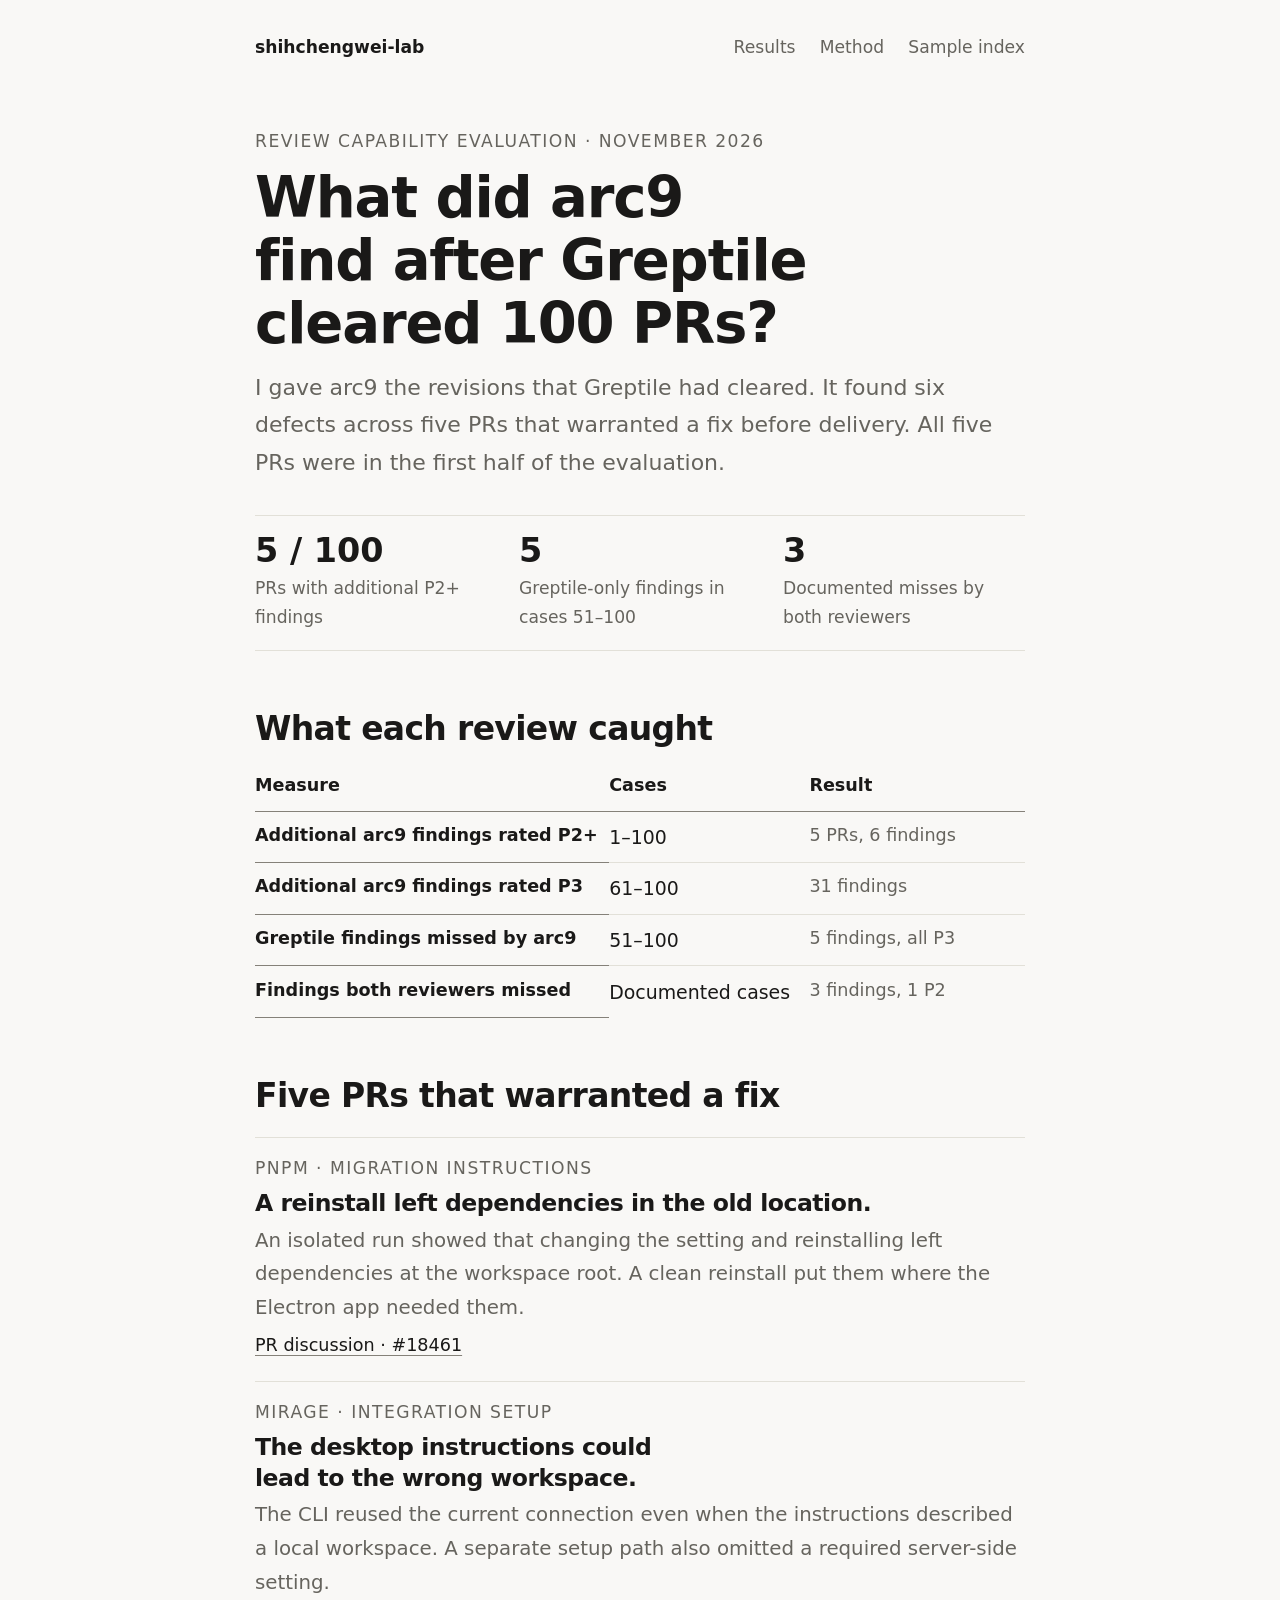
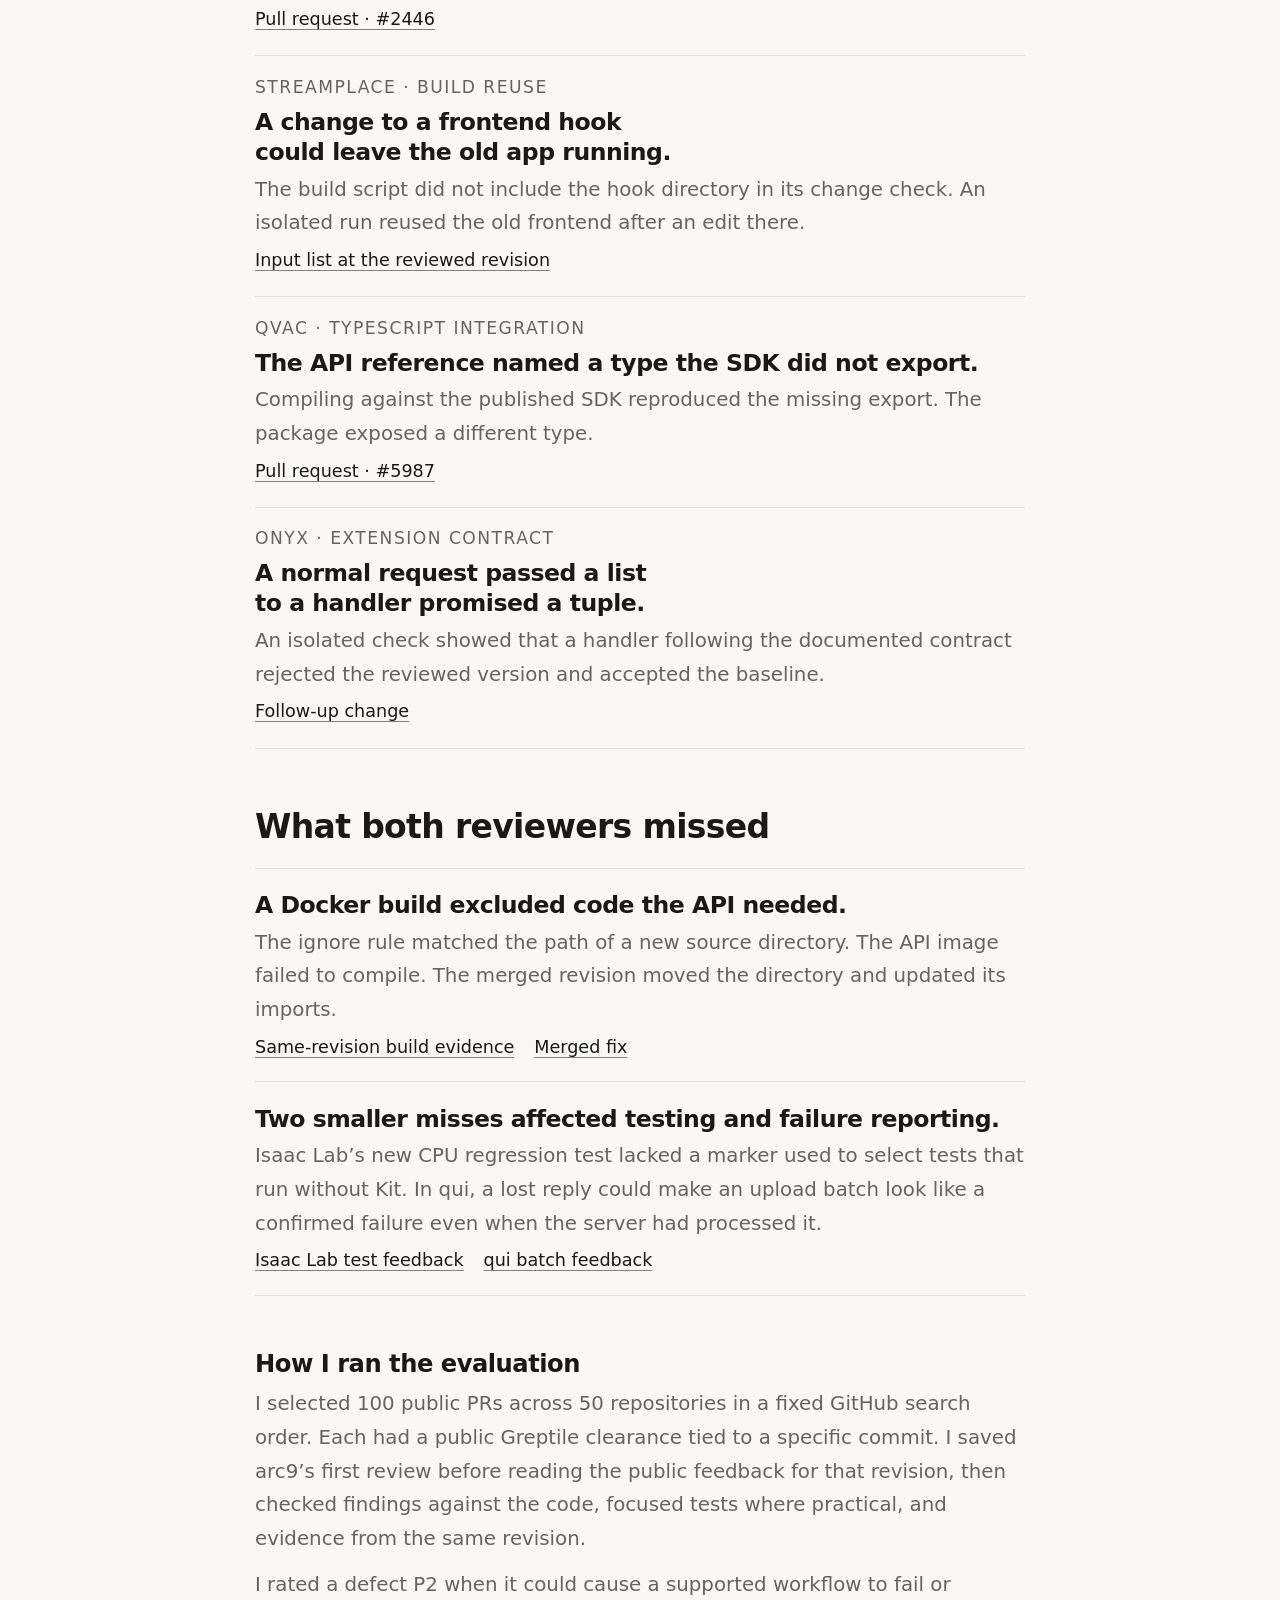
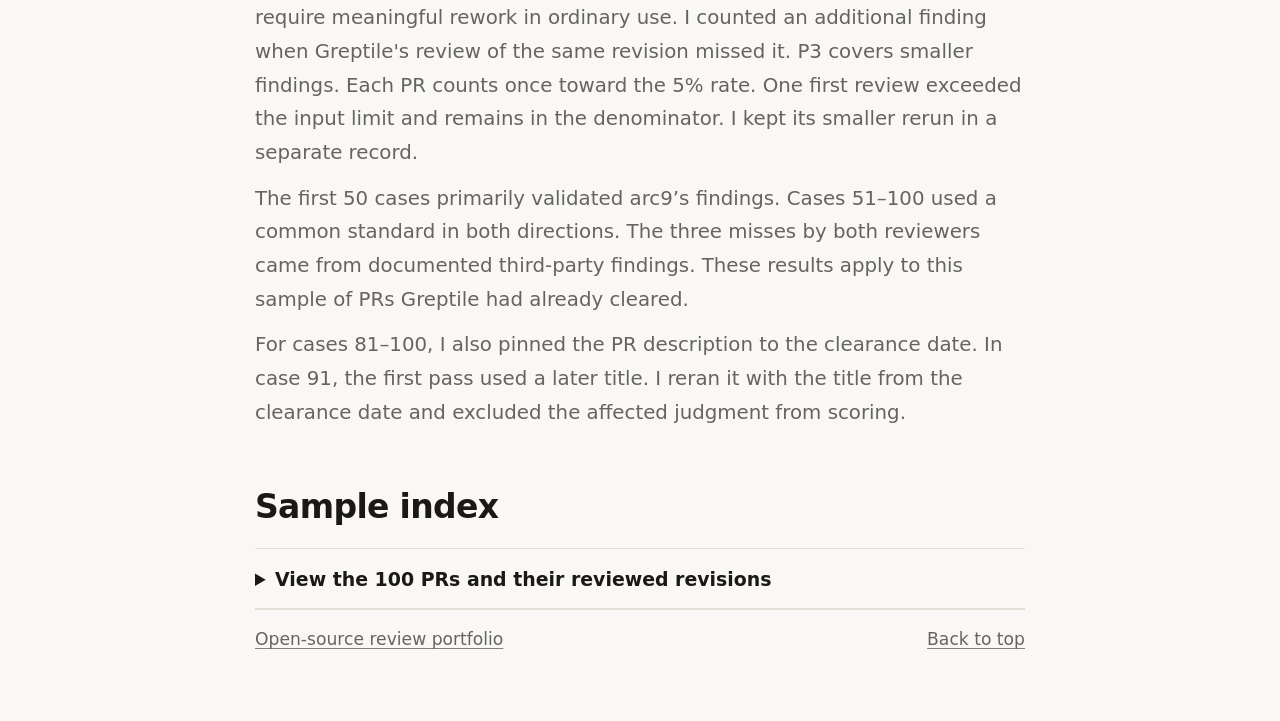
==== arc9-benchmark/index.html @ ea7000e3 "Publish arc9 review capability evaluation" ====
<!doctype html>
<html lang="en">
<head>
<meta charset="utf-8">
<meta name="viewport" content="width=device-width, initial-scale=1">
<link rel="icon" href="../favicon.ico?v=1" sizes="16x16 32x32 48x48">
<meta name="robots" content="noindex, follow">
<meta name="theme-color" content="#f9f8f6" media="(prefers-color-scheme: light)">
<meta name="theme-color" content="#161616" media="(prefers-color-scheme: dark)">
<meta name="description" content="A review capability evaluation on 100 public pull requests that Greptile had cleared, with findings, misses, and links to the exact revisions.">
<title>arc9 Review Capability Evaluation | shihchengwei-lab</title>
<link rel="stylesheet" href="../site.css">
</head>
<body class="benchmark">
<a class="skip" href="#main">Skip to content</a>
<header id="top" tabindex="-1">
  <div class="wrap">
    <div class="topbar">
      <a class="handle" href="../">shihchengwei-lab</a>
      <nav aria-label="Page navigation"><a href="#results">Results</a><a href="#method">Method</a><a href="#samples">Sample index</a></nav>
    </div>
    <p class="eyebrow">Review capability evaluation · November 2026</p>
    <h1>What did arc9 find after Greptile cleared 100 PRs?</h1>
    <p class="intro">I gave arc9 the revisions that Greptile had cleared. It found six defects across five PRs that warranted a fix before delivery. All five PRs were in the first half of the evaluation.</p>
    <div class="stats" aria-label="Evaluation outcome summary">
      <div><strong>5 / 100</strong><p>PRs with additional P2+ findings</p></div>
      <div><strong>5</strong><p>Greptile-only findings in cases 51–100</p></div>
      <div><strong>3</strong><p>Documented misses by both reviewers</p></div>
    </div>
  </div>
</header>
<main class="wrap" id="main" tabindex="-1">
  <section class="section" id="results" aria-labelledby="results-title">
    <h2 id="results-title">What each review caught</h2>
    <table class="results" aria-labelledby="results-title">
      <thead><tr><th scope="col">Measure</th><th scope="col">Cases</th><th scope="col">Result</th></tr></thead>
      <tbody>
        <tr><th scope="row">Additional arc9 findings rated P2+</th><td>1–100</td><td>5 PRs, 6 findings</td></tr>
        <tr><th scope="row">Additional arc9 findings rated P3</th><td>61–100</td><td>31 findings</td></tr>
        <tr><th scope="row">Greptile findings missed by arc9</th><td>51–100</td><td>5 findings, all P3</td></tr>
        <tr><th scope="row">Findings both reviewers missed</th><td>Documented cases</td><td>3 findings, 1 P2</td></tr>
      </tbody>
    </table>
  </section>
  <section class="section" aria-labelledby="cases-title">
    <h2 id="cases-title">Five PRs that warranted a fix</h2>
    <div class="cases">
      <article class="case">
        <p class="eyebrow">pnpm · Migration instructions</p>
        <h3>A reinstall left dependencies in the old location.</h3>
        <p>An isolated run showed that changing the setting and reinstalling left dependencies at the workspace root. A clean reinstall put them where the Electron app needed them.</p>
        <a href="https://github.com/pnpm/pnpm/pull/18461#discussion_r4702778291">PR discussion · #18461</a>
      </article>
      <article class="case">
        <p class="eyebrow">Mirage · Integration setup</p>
        <h3>The desktop instructions could lead to the wrong workspace.</h3>
        <p>The CLI reused the current connection even when the instructions described a local workspace. A separate setup path also omitted a required server-side setting.</p>
        <a href="https://github.com/strukto-ai/mirage/pull/2446">Pull request · #2446</a>
      </article>
      <article class="case">
        <p class="eyebrow">Streamplace · Build reuse</p>
        <h3>A change to a frontend hook could leave the old app running.</h3>
        <p>The build script did not include the hook directory in its change check. An isolated run reused the old frontend after an edit there.</p>
        <a href="https://github.com/streamplace/streamplace/blob/81471ef23f57f7afb8b06427ccdde8af68831094/hack/lib/frontend-inputs.sh#L6">Input list at the reviewed revision</a>
      </article>
      <article class="case">
        <p class="eyebrow">QVAC · TypeScript integration</p>
        <h3>The API reference named a type the SDK did not export.</h3>
        <p>Compiling against the published SDK reproduced the missing export. The package exposed a different type.</p>
        <a href="https://github.com/tetherto/qvac/pull/5987">Pull request · #5987</a>
      </article>
      <article class="case">
        <p class="eyebrow">Onyx · Extension contract</p>
        <h3>A normal request passed a list to a handler promised a tuple.</h3>
        <p>An isolated check showed that a handler following the documented contract rejected the reviewed version and accepted the baseline.</p>
        <a href="https://github.com/onyx-dot-app/onyx/commit/c704984e53231ecb47db27c3b4d42bd051079822">Follow-up change</a>
      </article>
    </div>
  </section>
  <section class="section" aria-labelledby="misses-title">
    <h2 id="misses-title">What both reviewers missed</h2>
    <div class="cases">
      <article class="case">
        <h3>A Docker build excluded code the API needed.</h3>
        <p>The ignore rule matched the path of a new source directory. The API image failed to compile. The merged revision moved the directory and updated its imports.</p>
        <div class="case-links"><a href="https://github.com/ever-co/ever-rec/pull/263#issuecomment-7179740351">Same-revision build evidence</a><a href="https://github.com/ever-co/ever-rec/commit/4e01f3c1da3aae7678e241bec6aa6be3c3ce32ec">Merged fix</a></div>
      </article>
      <article class="case">
        <h3>Two smaller misses affected testing and failure reporting.</h3>
        <p>Isaac Lab’s new CPU regression test lacked a marker used to select tests that run without Kit. In qui, a lost reply could make an upload batch look like a confirmed failure even when the server had processed it.</p>
        <div class="case-links"><a href="https://github.com/isaac-sim/IsaacLab/pull/9237#discussion_r4702273894">Isaac Lab test feedback</a><a href="https://github.com/autobrr/qui/pull/4554#discussion_r4702252078">qui batch feedback</a></div>
      </article>
    </div>
  </section>
  <section class="scope" id="method" aria-labelledby="method-title">
    <h2 id="method-title">How I ran the evaluation</h2>
    <p>I selected 100 public PRs across 50 repositories in a fixed GitHub search order. Each had a public Greptile clearance tied to a specific commit. I saved arc9’s first review before reading the public feedback for that revision, then checked findings against the code, focused tests where practical, and evidence from the same revision.</p>
    <p>I rated a defect P2 when it could cause a supported workflow to fail or require meaningful rework in ordinary use. I counted an additional finding when Greptile's review of the same revision missed it. P3 covers smaller findings. Each PR counts once toward the 5% rate. One first review exceeded the input limit and remains in the denominator. I kept its smaller rerun in a separate record.</p>
    <p>The first 50 cases primarily validated arc9’s findings. Cases 51–100 used a common standard in both directions. The three misses by both reviewers came from documented third-party findings. These results apply to this sample of PRs Greptile had already cleared.</p>
    <p>For cases 81–100, I also pinned the PR description to the clearance date. In case 91, the first pass used a later title. I reran it with the title from the clearance date and excluded the affected judgment from scoring.</p>
  </section>
  <section class="section" id="samples" aria-labelledby="samples-title">
    <h2 id="samples-title">Sample index</h2>
    <details class="quiet-reviews sample-index">
      <summary>View the 100 PRs and their reviewed revisions</summary>
      <table aria-label="Pull requests and reviewed revisions">
        <thead><tr><th scope="col">Case</th><th scope="col">Pull request</th><th scope="col">Commit</th></tr></thead>
        <tbody>
        <tr><td>1</td><td><a href="https://github.com/isaac-sim/IsaacLab/pull/9261">isaac-sim/IsaacLab #9261</a></td><td><a class="revision" href="https://github.com/isaac-sim/IsaacLab/commit/9769af1927e4bc65735e2d28d7402fcb1a9a11f1" aria-label="Reviewed commit 9769af1927e4bc65735e2d28d7402fcb1a9a11f1 for case 1">9769af19</a></td></tr>
        <tr><td>2</td><td><a href="https://github.com/isaac-sim/IsaacLab/pull/9259">isaac-sim/IsaacLab #9259</a></td><td><a class="revision" href="https://github.com/isaac-sim/IsaacLab/commit/efa67811aa8b429e9a25317b501ff9224caaefa7" aria-label="Reviewed commit efa67811aa8b429e9a25317b501ff9224caaefa7 for case 2">efa67811</a></td></tr>
        <tr><td>3</td><td><a href="https://github.com/oxidezap/baileyrs/pull/212">oxidezap/baileyrs #212</a></td><td><a class="revision" href="https://github.com/oxidezap/baileyrs/commit/f2822625952ce87952939cd9516ba9e1403b12f2" aria-label="Reviewed commit f2822625952ce87952939cd9516ba9e1403b12f2 for case 3">f2822625</a></td></tr>
        <tr><td>4</td><td><a href="https://github.com/isaac-sim/IsaacLab/pull/9257">isaac-sim/IsaacLab #9257</a></td><td><a class="revision" href="https://github.com/isaac-sim/IsaacLab/commit/f9b7132a5e006cebc170339d2e797762e98487e7" aria-label="Reviewed commit f9b7132a5e006cebc170339d2e797762e98487e7 for case 4">f9b7132a</a></td></tr>
        <tr><td>5</td><td><a href="https://github.com/isaac-sim/IsaacLab/pull/9255">isaac-sim/IsaacLab #9255</a></td><td><a class="revision" href="https://github.com/isaac-sim/IsaacLab/commit/3a93c185fe214837b3794e48418832454b053feb" aria-label="Reviewed commit 3a93c185fe214837b3794e48418832454b053feb for case 5">3a93c185</a></td></tr>
        <tr><td>6</td><td><a href="https://github.com/alphaXiv/OpenResearch/pull/1220">alphaXiv/OpenResearch #1220</a></td><td><a class="revision" href="https://github.com/alphaXiv/OpenResearch/commit/319d49e98ff695a326b303470883b9c6e01e5734" aria-label="Reviewed commit 319d49e98ff695a326b303470883b9c6e01e5734 for case 6">319d49e9</a></td></tr>
        <tr><td>7</td><td><a href="https://github.com/Hammerspoon/Hammerspoon2/pull/481">Hammerspoon/Hammerspoon2 #481</a></td><td><a class="revision" href="https://github.com/Hammerspoon/Hammerspoon2/commit/20655633e04d0cede5f4dbd3b8715d017c27d927" aria-label="Reviewed commit 20655633e04d0cede5f4dbd3b8715d017c27d927 for case 7">20655633</a></td></tr>
        <tr><td>8</td><td><a href="https://github.com/linuxfoundation/lfx-self-serve/pull/6276">linuxfoundation/lfx-self-serve #6276</a></td><td><a class="revision" href="https://github.com/linuxfoundation/lfx-self-serve/commit/089eb92f2d622dcb37d396b599f02a7ce862f541" aria-label="Reviewed commit 089eb92f2d622dcb37d396b599f02a7ce862f541 for case 8">089eb92f</a></td></tr>
        <tr><td>9</td><td><a href="https://github.com/omacom/omarchy-iso/pull/530">omacom/omarchy-iso #530</a></td><td><a class="revision" href="https://github.com/omacom/omarchy-iso/commit/6149f6eceb3696ce280600d9349158fec4956193" aria-label="Reviewed commit 6149f6eceb3696ce280600d9349158fec4956193 for case 9">6149f6ec</a></td></tr>
        <tr><td>10</td><td><a href="https://github.com/paperclipai/paperclip/pull/23009">paperclipai/paperclip #23009</a></td><td><a class="revision" href="https://github.com/paperclipai/paperclip/commit/adca5e40e7f88093299e453a1c8d85f1b3b7f180" aria-label="Reviewed commit adca5e40e7f88093299e453a1c8d85f1b3b7f180 for case 10">adca5e40</a></td></tr>
        <tr><td>11</td><td><a href="https://github.com/BloomBooks/BloomDesktop/pull/8685">BloomBooks/BloomDesktop #8685</a></td><td><a class="revision" href="https://github.com/BloomBooks/BloomDesktop/commit/9087fade66ceed0beec2d9b59a4956fc83ec29c7" aria-label="Reviewed commit 9087fade66ceed0beec2d9b59a4956fc83ec29c7 for case 11">9087fade</a></td></tr>
        <tr><td>12</td><td><a href="https://github.com/omacom/omarchy-pkgs/pull/3586">omacom/omarchy-pkgs #3586</a></td><td><a class="revision" href="https://github.com/omacom/omarchy-pkgs/commit/ed11b6bdcd7c130cf5a1109500f1edc26f3c68d7" aria-label="Reviewed commit ed11b6bdcd7c130cf5a1109500f1edc26f3c68d7 for case 12">ed11b6bd</a></td></tr>
        <tr><td>13</td><td><a href="https://github.com/paperclipai/paperclip/pull/23008">paperclipai/paperclip #23008</a></td><td><a class="revision" href="https://github.com/paperclipai/paperclip/commit/0cacf167092f1b8f5bdb0d1b216620c7dac79f92" aria-label="Reviewed commit 0cacf167092f1b8f5bdb0d1b216620c7dac79f92 for case 13">0cacf167</a></td></tr>
        <tr><td>14</td><td><a href="https://github.com/prometeucorp/prometeu/pull/291">prometeucorp/prometeu #291</a></td><td><a class="revision" href="https://github.com/prometeucorp/prometeu/commit/c9c9efd3316866e77352654e55afcb67c8f87fa7" aria-label="Reviewed commit c9c9efd3316866e77352654e55afcb67c8f87fa7 for case 14">c9c9efd3</a></td></tr>
        <tr><td>15</td><td><a href="https://github.com/paperclipai/paperclip/pull/23007">paperclipai/paperclip #23007</a></td><td><a class="revision" href="https://github.com/paperclipai/paperclip/commit/bc64d987826d27fcda5b47107b362c0a954f4b40" aria-label="Reviewed commit bc64d987826d27fcda5b47107b362c0a954f4b40 for case 15">bc64d987</a></td></tr>
        <tr><td>16</td><td><a href="https://github.com/alphaXiv/OpenResearch/pull/1219">alphaXiv/OpenResearch #1219</a></td><td><a class="revision" href="https://github.com/alphaXiv/OpenResearch/commit/cf05f9aa06da8701e686b446900a2288539d2c23" aria-label="Reviewed commit cf05f9aa06da8701e686b446900a2288539d2c23 for case 16">cf05f9aa</a></td></tr>
        <tr><td>17</td><td><a href="https://github.com/browseros-ai/BrowserOS/pull/3904">browseros-ai/BrowserOS #3904</a></td><td><a class="revision" href="https://github.com/browseros-ai/BrowserOS/commit/aa464b9dcc857f07377ec9c02b72700a7411bf35" aria-label="Reviewed commit aa464b9dcc857f07377ec9c02b72700a7411bf35 for case 17">aa464b9d</a></td></tr>
        <tr><td>18</td><td><a href="https://github.com/pnpm/pnpm/pull/18461">pnpm/pnpm #18461</a></td><td><a class="revision" href="https://github.com/pnpm/pnpm/commit/f652cd2ab456389a1ef3782b24be779d76a6f825" aria-label="Reviewed commit f652cd2ab456389a1ef3782b24be779d76a6f825 for case 18">f652cd2a</a></td></tr>
        <tr><td>19</td><td><a href="https://github.com/doop-design/doop/pull/685">doop-design/doop #685</a></td><td><a class="revision" href="https://github.com/doop-design/doop/commit/afd2515cbc7b5d49dbd59dc642fae29d1ae0c81c" aria-label="Reviewed commit afd2515cbc7b5d49dbd59dc642fae29d1ae0c81c for case 19">afd2515c</a></td></tr>
        <tr><td>20</td><td><a href="https://github.com/omacom/omarchy-pkgs/pull/3585">omacom/omarchy-pkgs #3585</a></td><td><a class="revision" href="https://github.com/omacom/omarchy-pkgs/commit/3debeb6f8c5be73e157ac47f2c6f06a6175e6de0" aria-label="Reviewed commit 3debeb6f8c5be73e157ac47f2c6f06a6175e6de0 for case 20">3debeb6f</a></td></tr>
        <tr><td>21</td><td><a href="https://github.com/webdriverio/desktop-mobile/pull/1134">webdriverio/desktop-mobile #1134</a></td><td><a class="revision" href="https://github.com/webdriverio/desktop-mobile/commit/2e1175bdd44eb79d51a86f31b5fa54c57a0f5c20" aria-label="Reviewed commit 2e1175bdd44eb79d51a86f31b5fa54c57a0f5c20 for case 21">2e1175bd</a></td></tr>
        <tr><td>22</td><td><a href="https://github.com/btspoony/mstar-harness/pull/849">btspoony/mstar-harness #849</a></td><td><a class="revision" href="https://github.com/btspoony/mstar-harness/commit/021583fc0c5d7bf26bbe5cd85efcc72e9e04c41f" aria-label="Reviewed commit 021583fc0c5d7bf26bbe5cd85efcc72e9e04c41f for case 22">021583fc</a></td></tr>
        <tr><td>23</td><td><a href="https://github.com/omacom/omarchy-pkgs/pull/3584">omacom/omarchy-pkgs #3584</a></td><td><a class="revision" href="https://github.com/omacom/omarchy-pkgs/commit/8db670cc2223c1db0286c8c4c242628fed95de94" aria-label="Reviewed commit 8db670cc2223c1db0286c8c4c242628fed95de94 for case 23">8db670cc</a></td></tr>
        <tr><td>24</td><td><a href="https://github.com/omacom/omarchy/pull/20209">omacom/omarchy #20209</a></td><td><a class="revision" href="https://github.com/omacom/omarchy/commit/8c42c7f7db70040d74c4cae3946aa0e3ef3c41ae" aria-label="Reviewed commit 8c42c7f7db70040d74c4cae3946aa0e3ef3c41ae for case 24">8c42c7f7</a></td></tr>
        <tr><td>25</td><td><a href="https://github.com/isaac-sim/IsaacLab/pull/9253">isaac-sim/IsaacLab #9253</a></td><td><a class="revision" href="https://github.com/isaac-sim/IsaacLab/commit/93753232aa18fa339c4fd1a09fe740f516999b71" aria-label="Reviewed commit 93753232aa18fa339c4fd1a09fe740f516999b71 for case 25">93753232</a></td></tr>
        <tr><td>26</td><td><a href="https://github.com/isaac-sim/IsaacLab/pull/9251">isaac-sim/IsaacLab #9251</a></td><td><a class="revision" href="https://github.com/isaac-sim/IsaacLab/commit/c93cae27c29696aff9f932622282ff0ae54fbb80" aria-label="Reviewed commit c93cae27c29696aff9f932622282ff0ae54fbb80 for case 26">c93cae27</a></td></tr>
        <tr><td>27</td><td><a href="https://github.com/strukto-ai/mirage/pull/2446">strukto-ai/mirage #2446</a></td><td><a class="revision" href="https://github.com/strukto-ai/mirage/commit/b8d42ab2e57d38532faa7b596dded07b3241b1a3" aria-label="Reviewed commit b8d42ab2e57d38532faa7b596dded07b3241b1a3 for case 27">b8d42ab2</a></td></tr>
        <tr><td>28</td><td><a href="https://github.com/browseros-ai/BrowserOS/pull/3903">browseros-ai/BrowserOS #3903</a></td><td><a class="revision" href="https://github.com/browseros-ai/BrowserOS/commit/d4fb6598f1e16d06186d557e61ee7b827fd30971" aria-label="Reviewed commit d4fb6598f1e16d06186d557e61ee7b827fd30971 for case 28">d4fb6598</a></td></tr>
        <tr><td>29</td><td><a href="https://github.com/isaac-sim/IsaacLab/pull/9249">isaac-sim/IsaacLab #9249</a></td><td><a class="revision" href="https://github.com/isaac-sim/IsaacLab/commit/99b4b1877a1d306108c9dfa31e46856b68c6a111" aria-label="Reviewed commit 99b4b1877a1d306108c9dfa31e46856b68c6a111 for case 29">99b4b187</a></td></tr>
        <tr><td>30</td><td><a href="https://github.com/isaac-sim/IsaacLab/pull/9247">isaac-sim/IsaacLab #9247</a></td><td><a class="revision" href="https://github.com/isaac-sim/IsaacLab/commit/7726ed3a2637d77525fbfa833704599f8076fe25" aria-label="Reviewed commit 7726ed3a2637d77525fbfa833704599f8076fe25 for case 30">7726ed3a</a></td></tr>
        <tr><td>31</td><td><a href="https://github.com/AgentWorkforce/relayhistory/pull/602">AgentWorkforce/relayhistory #602</a></td><td><a class="revision" href="https://github.com/AgentWorkforce/relayhistory/commit/179db6c2add90f8a9b447c2f768550cfbaf5d8c1" aria-label="Reviewed commit 179db6c2add90f8a9b447c2f768550cfbaf5d8c1 for case 31">179db6c2</a></td></tr>
        <tr><td>32</td><td><a href="https://github.com/streamplace/streamplace/pull/1499">streamplace/streamplace #1499</a></td><td><a class="revision" href="https://github.com/streamplace/streamplace/commit/81471ef23f57f7afb8b06427ccdde8af68831094" aria-label="Reviewed commit 81471ef23f57f7afb8b06427ccdde8af68831094 for case 32">81471ef2</a></td></tr>
        <tr><td>33</td><td><a href="https://github.com/omacom/omarchy-pkgs/pull/3583">omacom/omarchy-pkgs #3583</a></td><td><a class="revision" href="https://github.com/omacom/omarchy-pkgs/commit/9eb57ec0fa1076b3cd9fee71b286002b07608972" aria-label="Reviewed commit 9eb57ec0fa1076b3cd9fee71b286002b07608972 for case 33">9eb57ec0</a></td></tr>
        <tr><td>34</td><td><a href="https://github.com/isaac-sim/IsaacLab/pull/9245">isaac-sim/IsaacLab #9245</a></td><td><a class="revision" href="https://github.com/isaac-sim/IsaacLab/commit/3cb8544160c8a33fdb03395a5d0dc8936534ccd8" aria-label="Reviewed commit 3cb8544160c8a33fdb03395a5d0dc8936534ccd8 for case 34">3cb85441</a></td></tr>
        <tr><td>35</td><td><a href="https://github.com/Infisical/infisical/pull/9911">Infisical/infisical #9911</a></td><td><a class="revision" href="https://github.com/Infisical/infisical/commit/8d25f9272c75a9363bb2321cda9a6fe2e4ce31da" aria-label="Reviewed commit 8d25f9272c75a9363bb2321cda9a6fe2e4ce31da for case 35">8d25f927</a></td></tr>
        <tr><td>36</td><td><a href="https://github.com/BerriAI/litellm/pull/54558">BerriAI/litellm #54558</a></td><td><a class="revision" href="https://github.com/BerriAI/litellm/commit/90db3dc0c0ebcac38eca059b56bf6e3a0edf99a1" aria-label="Reviewed commit 90db3dc0c0ebcac38eca059b56bf6e3a0edf99a1 for case 36">90db3dc0</a></td></tr>
        <tr><td>37</td><td><a href="https://github.com/tetherto/qvac/pull/5987">tetherto/qvac #5987</a></td><td><a class="revision" href="https://github.com/tetherto/qvac/commit/0f3e93d11adb2af1b709520272da4cffb9a22aa5" aria-label="Reviewed commit 0f3e93d11adb2af1b709520272da4cffb9a22aa5 for case 37">0f3e93d1</a></td></tr>
        <tr><td>38</td><td><a href="https://github.com/onyx-dot-app/onyx/pull/18571">onyx-dot-app/onyx #18571</a></td><td><a class="revision" href="https://github.com/onyx-dot-app/onyx/commit/a0e2f49d94dc4113e84a7d90c021d2d3d1bcd6b7" aria-label="Reviewed commit a0e2f49d94dc4113e84a7d90c021d2d3d1bcd6b7 for case 38">a0e2f49d</a></td></tr>
        <tr><td>39</td><td><a href="https://github.com/onyx-dot-app/onyx/pull/18570">onyx-dot-app/onyx #18570</a></td><td><a class="revision" href="https://github.com/onyx-dot-app/onyx/commit/217a8fadbeb37a8bbecf02fca74bdeeae200ea15" aria-label="Reviewed commit 217a8fadbeb37a8bbecf02fca74bdeeae200ea15 for case 39">217a8fad</a></td></tr>
        <tr><td>40</td><td><a href="https://github.com/onyx-dot-app/onyx/pull/18569">onyx-dot-app/onyx #18569</a></td><td><a class="revision" href="https://github.com/onyx-dot-app/onyx/commit/eba2d79e523ab9cfc458d61c4312d58b2cda249e" aria-label="Reviewed commit eba2d79e523ab9cfc458d61c4312d58b2cda249e for case 40">eba2d79e</a></td></tr>
        <tr><td>41</td><td><a href="https://github.com/paperclipai/paperclip/pull/23004">paperclipai/paperclip #23004</a></td><td><a class="revision" href="https://github.com/paperclipai/paperclip/commit/94268e1e25a1639b7bc1bc381933ad340f5f2222" aria-label="Reviewed commit 94268e1e25a1639b7bc1bc381933ad340f5f2222 for case 41">94268e1e</a></td></tr>
        <tr><td>42</td><td><a href="https://github.com/Infisical/infisical/pull/9910">Infisical/infisical #9910</a></td><td><a class="revision" href="https://github.com/Infisical/infisical/commit/a9746b20e2e09a592755e8a338fea6ba1720820d" aria-label="Reviewed commit a9746b20e2e09a592755e8a338fea6ba1720820d for case 42">a9746b20</a></td></tr>
        <tr><td>43</td><td><a href="https://github.com/weave-os/router/pull/2682">weave-os/router #2682</a></td><td><a class="revision" href="https://github.com/weave-os/router/commit/a47551cef3739c593180a7e64b8e97aa8dd5f99f" aria-label="Reviewed commit a47551cef3739c593180a7e64b8e97aa8dd5f99f for case 43">a47551ce</a></td></tr>
        <tr><td>44</td><td><a href="https://github.com/Hammerspoon/Hammerspoon2/pull/480">Hammerspoon/Hammerspoon2 #480</a></td><td><a class="revision" href="https://github.com/Hammerspoon/Hammerspoon2/commit/370d49bc6d95b40dca7149d02e4a9de9ca9a19e2" aria-label="Reviewed commit 370d49bc6d95b40dca7149d02e4a9de9ca9a19e2 for case 44">370d49bc</a></td></tr>
        <tr><td>45</td><td><a href="https://github.com/BerriAI/litellm/pull/54557">BerriAI/litellm #54557</a></td><td><a class="revision" href="https://github.com/BerriAI/litellm/commit/6cf39e83d9b906df667ae4fc6511d0ec54687ee9" aria-label="Reviewed commit 6cf39e83d9b906df667ae4fc6511d0ec54687ee9 for case 45">6cf39e83</a></td></tr>
        <tr><td>46</td><td><a href="https://github.com/amanthanvi/noctty/pull/755">amanthanvi/noctty #755</a></td><td><a class="revision" href="https://github.com/amanthanvi/noctty/commit/d3dcc39f1fa9343fb59d6ea56a39c46bb8b024da" aria-label="Reviewed commit d3dcc39f1fa9343fb59d6ea56a39c46bb8b024da for case 46">d3dcc39f</a></td></tr>
        <tr><td>47</td><td><a href="https://github.com/nicobailon/pi-web-access/pull/717">nicobailon/pi-web-access #717</a></td><td><a class="revision" href="https://github.com/nicobailon/pi-web-access/commit/6c754ba95ed94049c5849760da4f5c19ab83dc5d" aria-label="Reviewed commit 6c754ba95ed94049c5849760da4f5c19ab83dc5d for case 47">6c754ba9</a></td></tr>
        <tr><td>48</td><td><a href="https://github.com/poweruserz/OpenTokenUsage/pull/121">poweruserz/OpenTokenUsage #121</a></td><td><a class="revision" href="https://github.com/poweruserz/OpenTokenUsage/commit/201b4d98b689acfea62b934d1c0b9a241126cdc2" aria-label="Reviewed commit 201b4d98b689acfea62b934d1c0b9a241126cdc2 for case 48">201b4d98</a></td></tr>
        <tr><td>49</td><td><a href="https://github.com/isaac-sim/IsaacLab/pull/9241">isaac-sim/IsaacLab #9241</a></td><td><a class="revision" href="https://github.com/isaac-sim/IsaacLab/commit/b2885feb88fef43ba00543bdfbaed02bb54c7426" aria-label="Reviewed commit b2885feb88fef43ba00543bdfbaed02bb54c7426 for case 49">b2885feb</a></td></tr>
        <tr><td>50</td><td><a href="https://github.com/ecency/vision-mobile/pull/3746">ecency/vision-mobile #3746</a></td><td><a class="revision" href="https://github.com/ecency/vision-mobile/commit/a313a8261345a75aa032e0b1c4a40912a927119d" aria-label="Reviewed commit a313a8261345a75aa032e0b1c4a40912a927119d for case 50">a313a826</a></td></tr>
        <tr><td>51</td><td><a href="https://github.com/omacom/omarchy/pull/20204">omacom/omarchy #20204</a></td><td><a class="revision" href="https://github.com/omacom/omarchy/commit/d73be55ea0fd95841f0154b67cf372076dc6aa38" aria-label="Reviewed commit d73be55ea0fd95841f0154b67cf372076dc6aa38 for case 51">d73be55e</a></td></tr>
        <tr><td>52</td><td><a href="https://github.com/kdlbs/kandev/pull/5528">kdlbs/kandev #5528</a></td><td><a class="revision" href="https://github.com/kdlbs/kandev/commit/7ed8e91b795f41919df9e4ec2eb03e17dc6d5264" aria-label="Reviewed commit 7ed8e91b795f41919df9e4ec2eb03e17dc6d5264 for case 52">7ed8e91b</a></td></tr>
        <tr><td>53</td><td><a href="https://github.com/kdlbs/kandev/pull/5527">kdlbs/kandev #5527</a></td><td><a class="revision" href="https://github.com/kdlbs/kandev/commit/1e263ec08a4af9a5e31f1ca6b9f1e54c08e2c8a2" aria-label="Reviewed commit 1e263ec08a4af9a5e31f1ca6b9f1e54c08e2c8a2 for case 53">1e263ec0</a></td></tr>
        <tr><td>54</td><td><a href="https://github.com/DanielCardonaRojas/codemark/pull/340">DanielCardonaRojas/codemark #340</a></td><td><a class="revision" href="https://github.com/DanielCardonaRojas/codemark/commit/a72789804a8502425d31df3ec12bd595ccaebe02" aria-label="Reviewed commit a72789804a8502425d31df3ec12bd595ccaebe02 for case 54">a7278980</a></td></tr>
        <tr><td>55</td><td><a href="https://github.com/paperclipai/paperclip/pull/23003">paperclipai/paperclip #23003</a></td><td><a class="revision" href="https://github.com/paperclipai/paperclip/commit/c5862d6e93202f3184e8f60bffb9eb34b2195022" aria-label="Reviewed commit c5862d6e93202f3184e8f60bffb9eb34b2195022 for case 55">c5862d6e</a></td></tr>
        <tr><td>56</td><td><a href="https://github.com/WenyuChiou/agent-board/pull/1875">WenyuChiou/agent-board #1875</a></td><td><a class="revision" href="https://github.com/WenyuChiou/agent-board/commit/ab5f8de11e65b74b9bf8e4329d858df392310dae" aria-label="Reviewed commit ab5f8de11e65b74b9bf8e4329d858df392310dae for case 56">ab5f8de1</a></td></tr>
        <tr><td>57</td><td><a href="https://github.com/FxEmbed/FxEmbed/pull/2785">FxEmbed/FxEmbed #2785</a></td><td><a class="revision" href="https://github.com/FxEmbed/FxEmbed/commit/688d04cd76735a449e8399616e3e783e3338ce82" aria-label="Reviewed commit 688d04cd76735a449e8399616e3e783e3338ce82 for case 57">688d04cd</a></td></tr>
        <tr><td>58</td><td><a href="https://github.com/onyx-dot-app/onyx/pull/18566">onyx-dot-app/onyx #18566</a></td><td><a class="revision" href="https://github.com/onyx-dot-app/onyx/commit/ee9a9343e190bc71e88b669793ac42b905abea78" aria-label="Reviewed commit ee9a9343e190bc71e88b669793ac42b905abea78 for case 58">ee9a9343</a></td></tr>
        <tr><td>59</td><td><a href="https://github.com/thisisgm/omarchy-pods/pull/277">thisisgm/omarchy-pods #277</a></td><td><a class="revision" href="https://github.com/thisisgm/omarchy-pods/commit/0fb1ccba975d2295c7525d537d4730a7fbc472ed" aria-label="Reviewed commit 0fb1ccba975d2295c7525d537d4730a7fbc472ed for case 59">0fb1ccba</a></td></tr>
        <tr><td>60</td><td><a href="https://github.com/amanthanvi/noctty/pull/754">amanthanvi/noctty #754</a></td><td><a class="revision" href="https://github.com/amanthanvi/noctty/commit/4dd2048cb724481e86425eefd5bb98121f5137ed" aria-label="Reviewed commit 4dd2048cb724481e86425eefd5bb98121f5137ed for case 60">4dd2048c</a></td></tr>
        <tr><td>61</td><td><a href="https://github.com/isaac-sim/IsaacLab/pull/9239">isaac-sim/IsaacLab #9239</a></td><td><a class="revision" href="https://github.com/isaac-sim/IsaacLab/commit/752edcd9db5aac8ea3a206f562c5e490840b5f5f" aria-label="Reviewed commit 752edcd9db5aac8ea3a206f562c5e490840b5f5f for case 61">752edcd9</a></td></tr>
        <tr><td>62</td><td><a href="https://github.com/home-operations/kopiur/pull/793">home-operations/kopiur #793</a></td><td><a class="revision" href="https://github.com/home-operations/kopiur/commit/67d0e5a0dde60f4b529c2a55fd2c8f691f154e52" aria-label="Reviewed commit 67d0e5a0dde60f4b529c2a55fd2c8f691f154e52 for case 62">67d0e5a0</a></td></tr>
        <tr><td>63</td><td><a href="https://github.com/InsightSoftwareConsortium/ITK/pull/7239">InsightSoftwareConsortium/ITK #7239</a></td><td><a class="revision" href="https://github.com/InsightSoftwareConsortium/ITK/commit/95c3db1a7ae8c18793dacc63c621d84b6f67cb4a" aria-label="Reviewed commit 95c3db1a7ae8c18793dacc63c621d84b6f67cb4a for case 63">95c3db1a</a></td></tr>
        <tr><td>64</td><td><a href="https://github.com/onyx-dot-app/onyx/pull/18564">onyx-dot-app/onyx #18564</a></td><td><a class="revision" href="https://github.com/onyx-dot-app/onyx/commit/3aac8fbc3c582e917480a78921ab8c2f15c7b6db" aria-label="Reviewed commit 3aac8fbc3c582e917480a78921ab8c2f15c7b6db for case 64">3aac8fbc</a></td></tr>
        <tr><td>65</td><td><a href="https://github.com/onyx-dot-app/onyx/pull/18563">onyx-dot-app/onyx #18563</a></td><td><a class="revision" href="https://github.com/onyx-dot-app/onyx/commit/e9fb0a5f09c1ff0f0d41017a1faaf5e31a259c49" aria-label="Reviewed commit e9fb0a5f09c1ff0f0d41017a1faaf5e31a259c49 for case 65">e9fb0a5f</a></td></tr>
        <tr><td>66</td><td><a href="https://github.com/onyx-dot-app/onyx/pull/18562">onyx-dot-app/onyx #18562</a></td><td><a class="revision" href="https://github.com/onyx-dot-app/onyx/commit/83915038bbbf3c34e55852c7d4eb32e4b7b3fa37" aria-label="Reviewed commit 83915038bbbf3c34e55852c7d4eb32e4b7b3fa37 for case 66">83915038</a></td></tr>
        <tr><td>67</td><td><a href="https://github.com/onyx-dot-app/onyx/pull/18561">onyx-dot-app/onyx #18561</a></td><td><a class="revision" href="https://github.com/onyx-dot-app/onyx/commit/3b23dee9f9b3fe249d6eb6722fd24e2400d4220b" aria-label="Reviewed commit 3b23dee9f9b3fe249d6eb6722fd24e2400d4220b for case 67">3b23dee9</a></td></tr>
        <tr><td>68</td><td><a href="https://github.com/onyx-dot-app/onyx/pull/18560">onyx-dot-app/onyx #18560</a></td><td><a class="revision" href="https://github.com/onyx-dot-app/onyx/commit/37f501b72ae293ef6776741b742841cad39c847c" aria-label="Reviewed commit 37f501b72ae293ef6776741b742841cad39c847c for case 68">37f501b7</a></td></tr>
        <tr><td>69</td><td><a href="https://github.com/kdlbs/kandev/pull/5526">kdlbs/kandev #5526</a></td><td><a class="revision" href="https://github.com/kdlbs/kandev/commit/649d80b2622bb57a84d3ea97254910b24f305716" aria-label="Reviewed commit 649d80b2622bb57a84d3ea97254910b24f305716 for case 69">649d80b2</a></td></tr>
        <tr><td>70</td><td><a href="https://github.com/onyx-dot-app/onyx/pull/18559">onyx-dot-app/onyx #18559</a></td><td><a class="revision" href="https://github.com/onyx-dot-app/onyx/commit/ed5c0c3c7f6a440f63bf3ec988b6149f08f92560" aria-label="Reviewed commit ed5c0c3c7f6a440f63bf3ec988b6149f08f92560 for case 70">ed5c0c3c</a></td></tr>
        <tr><td>71</td><td><a href="https://github.com/onyx-dot-app/onyx/pull/18558">onyx-dot-app/onyx #18558</a></td><td><a class="revision" href="https://github.com/onyx-dot-app/onyx/commit/0410c7c037bdfe712453d91117639162c2283a4b" aria-label="Reviewed commit 0410c7c037bdfe712453d91117639162c2283a4b for case 71">0410c7c0</a></td></tr>
        <tr><td>72</td><td><a href="https://github.com/metalbear-co/mirrord/pull/5342">metalbear-co/mirrord #5342</a></td><td><a class="revision" href="https://github.com/metalbear-co/mirrord/commit/8b2d8f03482fa3e076f8c0f31acf587b662da124" aria-label="Reviewed commit 8b2d8f03482fa3e076f8c0f31acf587b662da124 for case 72">8b2d8f03</a></td></tr>
        <tr><td>73</td><td><a href="https://github.com/metalbear-co/mirrord/pull/5340">metalbear-co/mirrord #5340</a></td><td><a class="revision" href="https://github.com/metalbear-co/mirrord/commit/2293c687cfedd893c637a4ce72aed4487826bda5" aria-label="Reviewed commit 2293c687cfedd893c637a4ce72aed4487826bda5 for case 73">2293c687</a></td></tr>
        <tr><td>74</td><td><a href="https://github.com/metalbear-co/mirrord/pull/5339">metalbear-co/mirrord #5339</a></td><td><a class="revision" href="https://github.com/metalbear-co/mirrord/commit/e22b04c0a4b906ccbe6cc9faa26115623486ddcb" aria-label="Reviewed commit e22b04c0a4b906ccbe6cc9faa26115623486ddcb for case 74">e22b04c0</a></td></tr>
        <tr><td>75</td><td><a href="https://github.com/openooxml/betteroffice/pull/2848">openooxml/betteroffice #2848</a></td><td><a class="revision" href="https://github.com/openooxml/betteroffice/commit/5c9371489708bb13622f349fcba3c588f2a691f8" aria-label="Reviewed commit 5c9371489708bb13622f349fcba3c588f2a691f8 for case 75">5c937148</a></td></tr>
        <tr><td>76</td><td><a href="https://github.com/home-operations/kopiur/pull/791">home-operations/kopiur #791</a></td><td><a class="revision" href="https://github.com/home-operations/kopiur/commit/6475936f780e9a256f6f598ccfe751bee04d9988" aria-label="Reviewed commit 6475936f780e9a256f6f598ccfe751bee04d9988 for case 76">6475936f</a></td></tr>
        <tr><td>77</td><td><a href="https://github.com/Parcha-ai/agentrun/pull/3913">Parcha-ai/agentrun #3913</a></td><td><a class="revision" href="https://github.com/Parcha-ai/agentrun/commit/007fb3fccbe32769a174dc41aef1908e4402119e" aria-label="Reviewed commit 007fb3fccbe32769a174dc41aef1908e4402119e for case 77">007fb3fc</a></td></tr>
        <tr><td>78</td><td><a href="https://github.com/pbakaus/impeccable/pull/1675">pbakaus/impeccable #1675</a></td><td><a class="revision" href="https://github.com/pbakaus/impeccable/commit/ace7227cd04dafeb57b7f5076135d006f374165b" aria-label="Reviewed commit ace7227cd04dafeb57b7f5076135d006f374165b for case 78">ace7227c</a></td></tr>
        <tr><td>79</td><td><a href="https://github.com/Infisical/infisical/pull/9909">Infisical/infisical #9909</a></td><td><a class="revision" href="https://github.com/Infisical/infisical/commit/330b7c43e0be9a173e369b49cb9093fdb4b0d2f6" aria-label="Reviewed commit 330b7c43e0be9a173e369b49cb9093fdb4b0d2f6 for case 79">330b7c43</a></td></tr>
        <tr><td>80</td><td><a href="https://github.com/growthbook/growthbook-proxy/pull/163">growthbook/growthbook-proxy #163</a></td><td><a class="revision" href="https://github.com/growthbook/growthbook-proxy/commit/d245fbefc23c8951071a3a2a4f5006d2abb07ff0" aria-label="Reviewed commit d245fbefc23c8951071a3a2a4f5006d2abb07ff0 for case 80">d245fbef</a></td></tr>
        <tr><td>81</td><td><a href="https://github.com/autobrr/qui/pull/4555">autobrr/qui #4555</a></td><td><a class="revision" href="https://github.com/autobrr/qui/commit/ce844dd97901d53e757bef912635f8ed7093c7bd" aria-label="Reviewed commit ce844dd97901d53e757bef912635f8ed7093c7bd for case 81">ce844dd9</a></td></tr>
        <tr><td>82</td><td><a href="https://github.com/Parcha-ai/agentrun/pull/3912">Parcha-ai/agentrun #3912</a></td><td><a class="revision" href="https://github.com/Parcha-ai/agentrun/commit/ca6679bbdc6ed40abb21aadd65ab133a0685cca4" aria-label="Reviewed commit ca6679bbdc6ed40abb21aadd65ab133a0685cca4 for case 82">ca6679bb</a></td></tr>
        <tr><td>83</td><td><a href="https://github.com/syrianzone/syrianzone/pull/164">syrianzone/syrianzone #164</a></td><td><a class="revision" href="https://github.com/syrianzone/syrianzone/commit/a64f904154dc6b3bbb3e0d343d508f696704e36d" aria-label="Reviewed commit a64f904154dc6b3bbb3e0d343d508f696704e36d for case 83">a64f9041</a></td></tr>
        <tr><td>84</td><td><a href="https://github.com/browseros-ai/BrowserOS/pull/3902">browseros-ai/BrowserOS #3902</a></td><td><a class="revision" href="https://github.com/browseros-ai/BrowserOS/commit/94a41f1dccd38f89d625b025b4e75500ee5b0440" aria-label="Reviewed commit 94a41f1dccd38f89d625b025b4e75500ee5b0440 for case 84">94a41f1d</a></td></tr>
        <tr><td>85</td><td><a href="https://github.com/paperclipai/paperclip/pull/23002">paperclipai/paperclip #23002</a></td><td><a class="revision" href="https://github.com/paperclipai/paperclip/commit/f9e1dab7970af6dfd1dab4d311eadb25e3d06885" aria-label="Reviewed commit f9e1dab7970af6dfd1dab4d311eadb25e3d06885 for case 85">f9e1dab7</a></td></tr>
        <tr><td>86</td><td><a href="https://github.com/skyrl-project/SkyRL/pull/2824">skyrl-project/SkyRL #2824</a></td><td><a class="revision" href="https://github.com/skyrl-project/SkyRL/commit/a872ca08fd25684c82eae7c951035147599cea71" aria-label="Reviewed commit a872ca08fd25684c82eae7c951035147599cea71 for case 86">a872ca08</a></td></tr>
        <tr><td>87</td><td><a href="https://github.com/skyrl-project/SkyRL/pull/2823">skyrl-project/SkyRL #2823</a></td><td><a class="revision" href="https://github.com/skyrl-project/SkyRL/commit/e8652409d4ce6185c823067f65c5d093a1325943" aria-label="Reviewed commit e8652409d4ce6185c823067f65c5d093a1325943 for case 87">e8652409</a></td></tr>
        <tr><td>88</td><td><a href="https://github.com/s2-streamstore/s2-sdk-go/pull/479">s2-streamstore/s2-sdk-go #479</a></td><td><a class="revision" href="https://github.com/s2-streamstore/s2-sdk-go/commit/153f1c0f8c4f3a0933662089f7570001d6d8f3ba" aria-label="Reviewed commit 153f1c0f8c4f3a0933662089f7570001d6d8f3ba for case 88">153f1c0f</a></td></tr>
        <tr><td>89</td><td><a href="https://github.com/ever-co/ever-rec/pull/263">ever-co/ever-rec #263</a></td><td><a class="revision" href="https://github.com/ever-co/ever-rec/commit/5d598ae9eeb75ea066f2fa72321a34ddc827ea7b" aria-label="Reviewed commit 5d598ae9eeb75ea066f2fa72321a34ddc827ea7b for case 89">5d598ae9</a></td></tr>
        <tr><td>90</td><td><a href="https://github.com/isaac-sim/IsaacLab/pull/9237">isaac-sim/IsaacLab #9237</a></td><td><a class="revision" href="https://github.com/isaac-sim/IsaacLab/commit/56024dafc57945958f0433ece4b46cbced4ac04e" aria-label="Reviewed commit 56024dafc57945958f0433ece4b46cbced4ac04e for case 90">56024daf</a></td></tr>
        <tr><td>91</td><td><a href="https://github.com/NousResearch/hermes-agent/pull/160226">NousResearch/hermes-agent #160226</a></td><td><a class="revision" href="https://github.com/NousResearch/hermes-agent/commit/c1d1cdb11c788098b9f557b2c9f1ee71cf13b948" aria-label="Reviewed commit c1d1cdb11c788098b9f557b2c9f1ee71cf13b948 for case 91">c1d1cdb1</a></td></tr>
        <tr><td>92</td><td><a href="https://github.com/deneb-viz/deneb/pull/816">deneb-viz/deneb #816</a></td><td><a class="revision" href="https://github.com/deneb-viz/deneb/commit/4a0bdeb170a1096e60ee7d20b339e41b9397cd5a" aria-label="Reviewed commit 4a0bdeb170a1096e60ee7d20b339e41b9397cd5a for case 92">4a0bdeb1</a></td></tr>
        <tr><td>93</td><td><a href="https://github.com/LightSys/centrallix/pull/316">LightSys/centrallix #316</a></td><td><a class="revision" href="https://github.com/LightSys/centrallix/commit/f6b4cbfce98ef444612391dbefb933472a29a37c" aria-label="Reviewed commit f6b4cbfce98ef444612391dbefb933472a29a37c for case 93">f6b4cbfc</a></td></tr>
        <tr><td>94</td><td><a href="https://github.com/linuxfoundation/lfx-self-serve/pull/6272">linuxfoundation/lfx-self-serve #6272</a></td><td><a class="revision" href="https://github.com/linuxfoundation/lfx-self-serve/commit/8f5ebe4d6b12d221a192b989d796143ba4773cb7" aria-label="Reviewed commit 8f5ebe4d6b12d221a192b989d796143ba4773cb7 for case 94">8f5ebe4d</a></td></tr>
        <tr><td>95</td><td><a href="https://github.com/sheprd-labs/sheprd/pull/1665">sheprd-labs/sheprd #1665</a></td><td><a class="revision" href="https://github.com/sheprd-labs/sheprd/commit/986fceae591aef8a59f3368c924036adec0cd69a" aria-label="Reviewed commit 986fceae591aef8a59f3368c924036adec0cd69a for case 95">986fceae</a></td></tr>
        <tr><td>96</td><td><a href="https://github.com/sheprd-labs/sheprd/pull/1664">sheprd-labs/sheprd #1664</a></td><td><a class="revision" href="https://github.com/sheprd-labs/sheprd/commit/e1f8fcc04bce643ff4ba7f68faf4d963044822fa" aria-label="Reviewed commit e1f8fcc04bce643ff4ba7f68faf4d963044822fa for case 96">e1f8fcc0</a></td></tr>
        <tr><td>97</td><td><a href="https://github.com/sheprd-labs/sheprd/pull/1662">sheprd-labs/sheprd #1662</a></td><td><a class="revision" href="https://github.com/sheprd-labs/sheprd/commit/f2c847e442beb89dd5480be2b0bc4bbb984773a4" aria-label="Reviewed commit f2c847e442beb89dd5480be2b0bc4bbb984773a4 for case 97">f2c847e4</a></td></tr>
        <tr><td>98</td><td><a href="https://github.com/Infisical/cipher/pull/249">Infisical/cipher #249</a></td><td><a class="revision" href="https://github.com/Infisical/cipher/commit/83fda61f0fbeacb0127ebc738ae1922dd2787d72" aria-label="Reviewed commit 83fda61f0fbeacb0127ebc738ae1922dd2787d72 for case 98">83fda61f</a></td></tr>
        <tr><td>99</td><td><a href="https://github.com/autobrr/qui/pull/4554">autobrr/qui #4554</a></td><td><a class="revision" href="https://github.com/autobrr/qui/commit/e397ccb12e49ef57525862eeb1492b4ec5e8818f" aria-label="Reviewed commit e397ccb12e49ef57525862eeb1492b4ec5e8818f for case 99">e397ccb1</a></td></tr>
        <tr><td>100</td><td><a href="https://github.com/sheprd-labs/sheprd/pull/1661">sheprd-labs/sheprd #1661</a></td><td><a class="revision" href="https://github.com/sheprd-labs/sheprd/commit/ec4c943203d75663e2406aa5e078820d52429014" aria-label="Reviewed commit ec4c943203d75663e2406aa5e078820d52429014 for case 100">ec4c9432</a></td></tr>
        </tbody>
      </table>
    </details>
  </section>
</main>
<footer>
  <div class="wrap"><a href="../">Open-source review portfolio</a><a href="#top">Back to top</a></div>
</footer>
</body>
</html>
---- site.css ----
:root {
    --paper: #f9f8f6;
    --ink: #1a1918;
    --muted: #66645e;
    --rule: #e2e0d8;
    --surface: #f0eee9;
    --control: #858179;
    --measure: 35rem;
    --sans: Inter, "Segoe UI", system-ui, sans-serif;
    --mono: ui-monospace, "Cascadia Mono", Consolas, monospace;
    color-scheme: light;
    font: clamp(1.125rem, .96rem + .6vw, 1.375rem)/1.7 var(--sans);
  }

  @media (prefers-color-scheme: dark) {
    :root {
      --paper: #161616;
      --ink: #dedede;
      --muted: #a6a6a6;
      --rule: #363636;
      --surface: #232323;
      --control: #858585;
      color-scheme: dark;
    }
  }

  *, *::before, *::after { box-sizing: border-box; }
  html { background: var(--paper); color: var(--ink); scroll-behavior: smooth; }
  body { margin: 0; padding: clamp(18px, 3vh, 34px) clamp(18px, 5vw, 27px) 3rem; }
  h1, h2, h3, p { margin: 0; }
  h1, h2, h3 { line-height: 1.28; letter-spacing: -.02em; text-wrap: balance; }
  a { color: inherit; text-decoration-color: var(--control); text-decoration-thickness: 1px; text-underline-offset: .2em; }
  a:hover { text-decoration-color: currentColor; }
  :focus-visible { outline: 2px solid var(--ink); outline-offset: 3px; }
  [hidden] { display: none !important; }
  .wrap { width: 100%; max-width: var(--measure); margin-inline: auto; }
  .skip:not(:focus) { position: absolute; clip-path: inset(50%); width: 1px; height: 1px; overflow: hidden; }
  .skip:focus { position: fixed; z-index: 2; inset: .6rem auto auto .6rem; background: var(--paper); padding: .45rem .8rem; }

  .topbar {
    display: flex;
    flex-wrap: wrap;
    justify-content: space-between;
    gap: .25rem 1rem;
    align-items: baseline;
    margin-bottom: clamp(1.75rem, 4.7vw, 3rem);
    color: var(--muted);
    font-size: .78rem;
  }
  .handle { color: var(--ink); font-weight: 700; }
  nav { display: flex; flex-wrap: wrap; gap: .2rem 1.1rem; }
  .topbar a { padding-block: .25rem; text-decoration: none; }
  .topbar a:hover { text-decoration: underline; }
  .eyebrow { color: var(--muted); font-size: .78rem; letter-spacing: .085em; text-transform: uppercase; }
  h1 { margin: .48rem 0 .62rem; font-size: clamp(1.9rem, 1.25rem + 2.3vw, 2.55rem); line-height: 1.12; }
  .intro { color: var(--muted); }
  .hero-actions {
    display: flex;
    flex-wrap: wrap;
    gap: .15rem .9rem;
    align-items: baseline;
    margin-top: .85rem;
  }
  .button { font-size: .84rem; font-weight: 700; }
  .availability { color: var(--muted); font-size: .78rem; }
  .stats {
    display: grid;
    grid-template-columns: repeat(3, minmax(0, 1fr));
    gap: .55rem 1rem;
    margin-top: 1.55rem;
    padding-block: .7rem .8rem;
    border-block: 1px solid var(--rule);
  }
  .stats strong { display: block; font-size: 1.52rem; line-height: 1.15; font-variant-numeric: tabular-nums; }
  .stats p { color: var(--muted); font-size: .78rem; margin-top: .16rem; }

  .section { margin-top: 2.6rem; }
  .section h2 { margin: .26rem 0 .55rem; font-size: 1.5rem; }
  .section-intro { color: var(--muted); font-size: .93rem; }
  .cases { margin-top: .9rem; }
  .case { border-top: 1px solid var(--rule); padding-block: .75rem .85rem; }
  .case:last-child { border-bottom: 1px solid var(--rule); }
  .case h3 { font-size: 1.07rem; margin: .22rem 0 .25rem; }
  .case p:not(.eyebrow) { color: var(--muted); font-size: .9rem; }
  .case a { display: inline-block; margin-top: .28rem; font-size: .8rem; }
  .case-links { display: flex; flex-wrap: wrap; gap: 0 .9rem; }
  #dify { scroll-margin-top: 1rem; }
  .legend { display: flex; flex-wrap: wrap; gap: .2rem .9rem; margin: .65rem 0 .85rem; }
  .legend b { color: var(--ink); }
  .status { color: var(--muted); font-size: .83rem; }
  .status.confirmed { color: var(--ink); font-weight: 700; }

  .directory { border-block: 1px solid var(--rule); }
  form {
    display: grid;
    grid-template-columns: minmax(0, 1.3fr) minmax(10rem, 1fr) minmax(11rem, 1.1fr) auto;
    gap: .55rem;
    align-items: end;
    padding-block: .8rem;
    border-bottom: 1px solid var(--rule);
  }
  form label { min-width: 0; color: var(--muted); font-size: .78rem; }
  form input, form select, form button {
    display: block;
    width: 100%;
    min-height: 2.15rem;
    margin-top: .18rem;
    padding: .38rem .47rem;
    color: var(--ink);
    background-color: var(--paper);
    border: 1px solid var(--control);
    border-radius: 2px;
    font: 400 max(16px, .8rem)/1.3 var(--sans);
  }
  form select {
    appearance: none;
    padding-right: 1.18rem;
    text-overflow: ellipsis;
    background-image: linear-gradient(45deg, transparent 50%, var(--muted) 50%), linear-gradient(135deg, var(--muted) 50%, transparent 50%);
    background-position: calc(100% - 13px) 50%, calc(100% - 8px) 50%;
    background-size: 5px 5px;
    background-repeat: no-repeat;
  }
  form button { width: auto; cursor: pointer; }
  form button:hover { background: var(--surface); }
  .keyboard-tools {
    grid-column: 1 / -1;
    display: flex;
    flex-wrap: wrap;
    align-items: baseline;
    gap: .2rem .85rem;
    font-size: .78rem;
    color: var(--muted);
  }
  .keyboard-tools a { color: var(--ink); }
  .keyboard-tools button { margin-top: 0; }
  .keyboard-tools kbd { font: inherit; font-weight: 700; }
  .count { padding-block: .52rem .28rem; color: var(--muted); font-size: .78rem; }
  table { width: 100%; table-layout: fixed; border-collapse: collapse; text-align: left; font-size: .86rem; }
  th, td { padding: .42rem .48rem .42rem 0; vertical-align: top; overflow-wrap: anywhere; }
  th { border-bottom: 1px solid var(--control); font-size: .8rem; }
  th:nth-child(1) { width: 42%; }
  th:nth-child(2) { width: 34%; }
  td { border-bottom: 1px solid var(--rule); }
  tr:last-child td { border-bottom: 0; }
  th:last-child, td:last-child { padding-right: 0; }
  td:last-child { color: var(--muted); font-size: .8rem; }
  .pr { font-weight: 700; }
  .pr span { font: 400 .84em/1.3 var(--mono); white-space: nowrap; color: var(--muted); }
  .empty { padding-block: .6rem; color: var(--muted); }
  .quiet-reviews { border-top: 1px solid var(--rule); }
  .quiet-reviews summary { padding: .6rem 0; cursor: pointer; font-size: .86rem; font-weight: 700; }
  .quiet-reviews summary:hover { text-decoration: underline; text-underline-offset: .2em; }
  .scope { margin-block: 2.4rem 1.8rem; }
  .scope h2 { font-size: 1.1rem; margin-bottom: .35rem; }
  .scope p { color: var(--muted); font-size: .9rem; }
  .scope p + p { margin-top: .55rem; }
  footer .wrap {
    display: flex;
    flex-wrap: wrap;
    justify-content: space-between;
    gap: .25rem 1rem;
    padding-top: .7rem;
    border-top: 1px solid var(--rule);
    color: var(--muted);
    font-size: .78rem;
  }

  @media (max-width: 840px) {
    form { grid-template-columns: repeat(2, minmax(0, 1fr)); }
    form button { justify-self: start; }
  }
  @media (max-width: 500px) {
    form { grid-template-columns: minmax(0, 1fr); }
  }
  @media (max-width: 440px) {
    .topbar { flex-direction: column; align-items: flex-start; }
    .stats { gap: .45rem .55rem; }
    .stats p { line-height: 1.35; }
    th:nth-child(1) { width: 38%; }
    th:nth-child(2) { width: 35%; }
  }
  @media (prefers-reduced-motion: reduce) { html { scroll-behavior: auto; } }

  .benchmark .results th:first-child { width: 46%; }
  .benchmark .results th:nth-child(2) { width: 26%; }
  .benchmark .results td:last-child { font-variant-numeric: tabular-nums; }
  .benchmark .sample-index { margin-top: .9rem; border-block: 1px solid var(--rule); }
  .benchmark .sample-index table th:first-child { width: 3em; }
  .benchmark .sample-index table th:nth-child(2) { width: auto; }
  .benchmark .sample-index table th:last-child { width: 7em; }
  .benchmark .revision { font-family: var(--mono); font-size: .92em; }
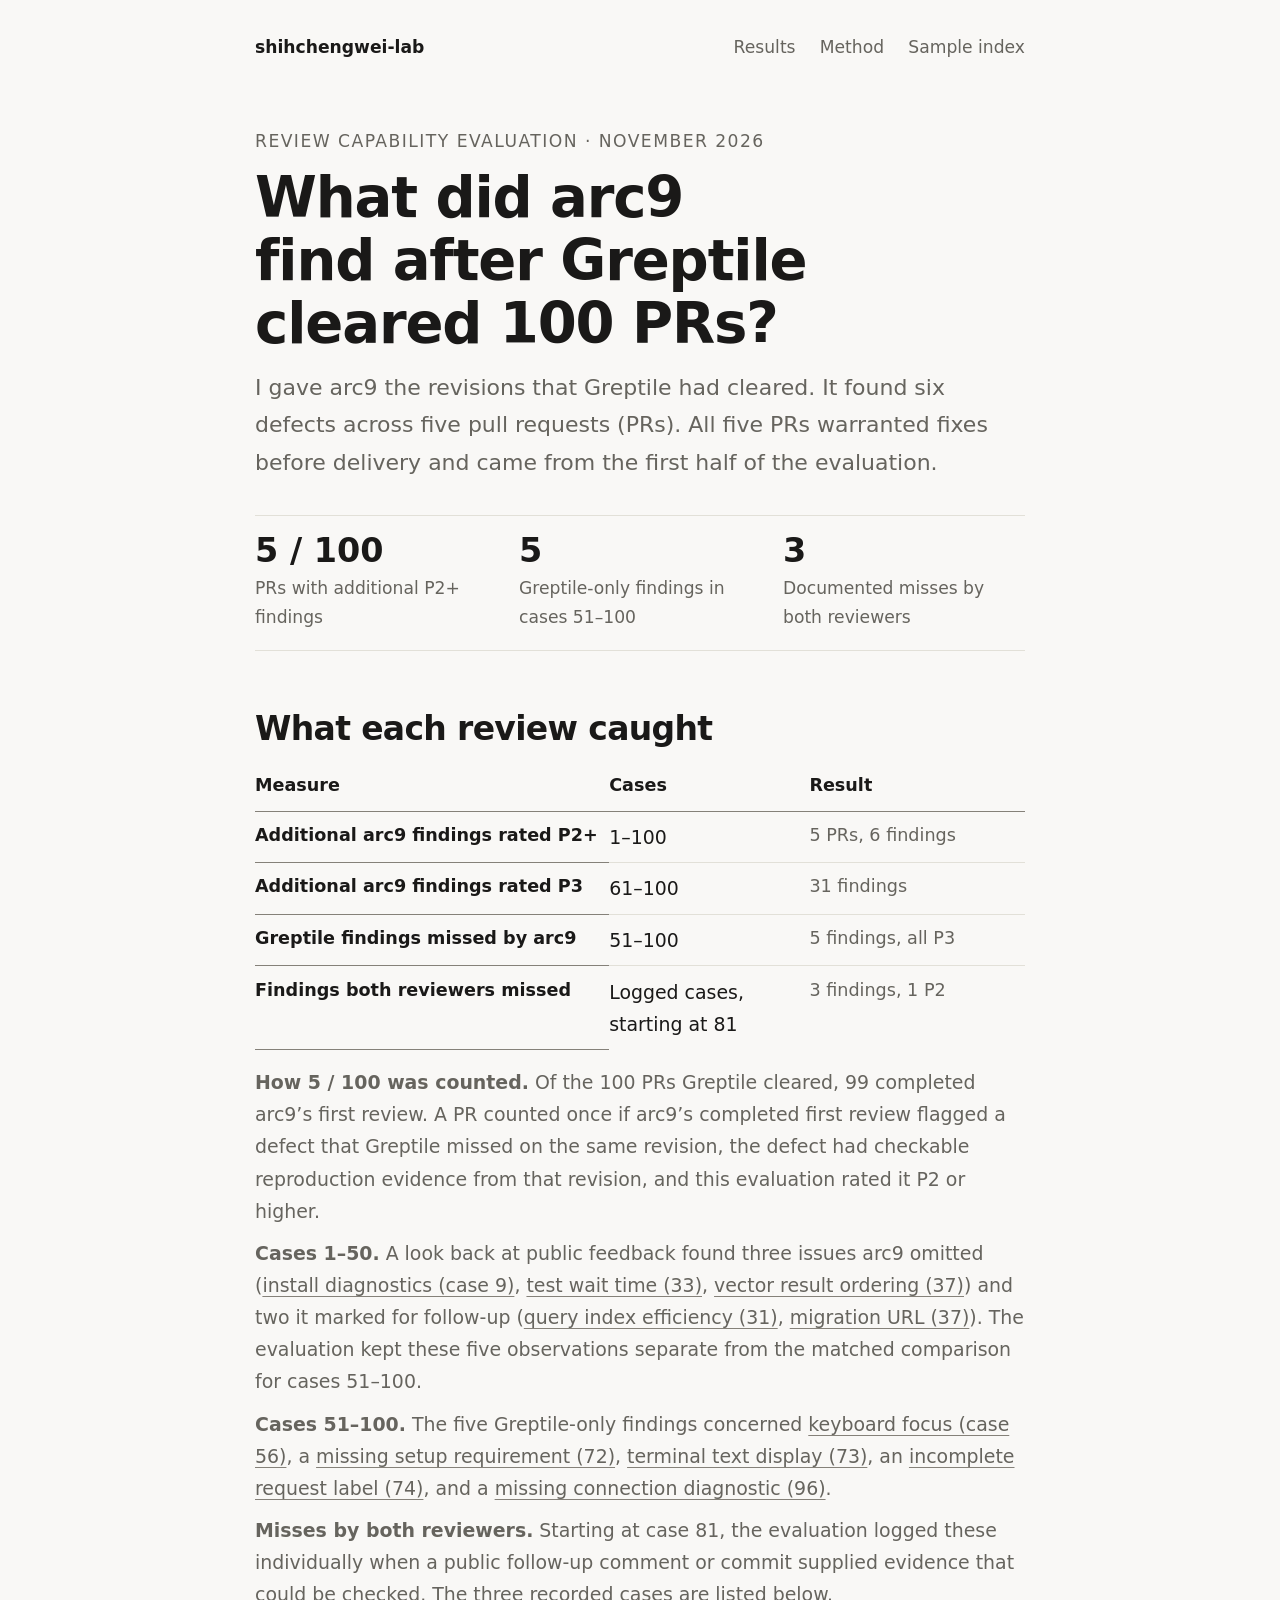
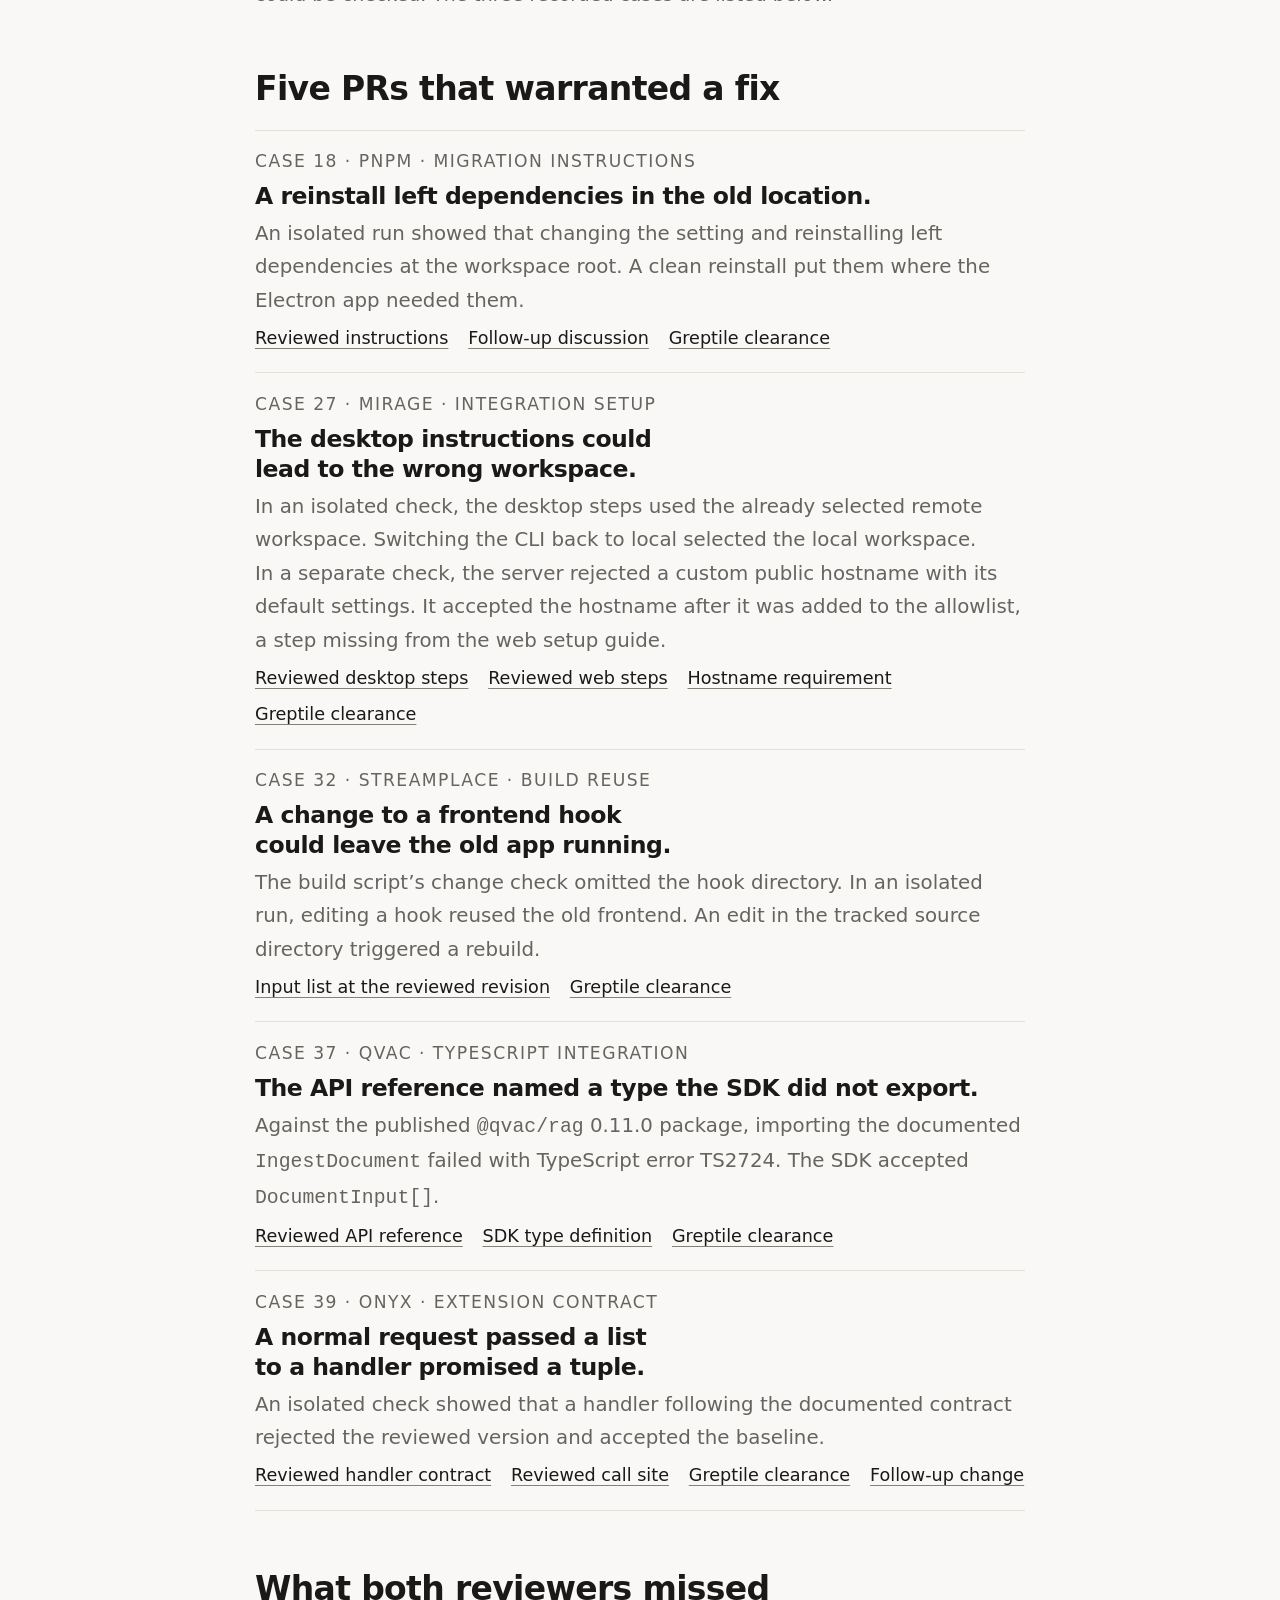
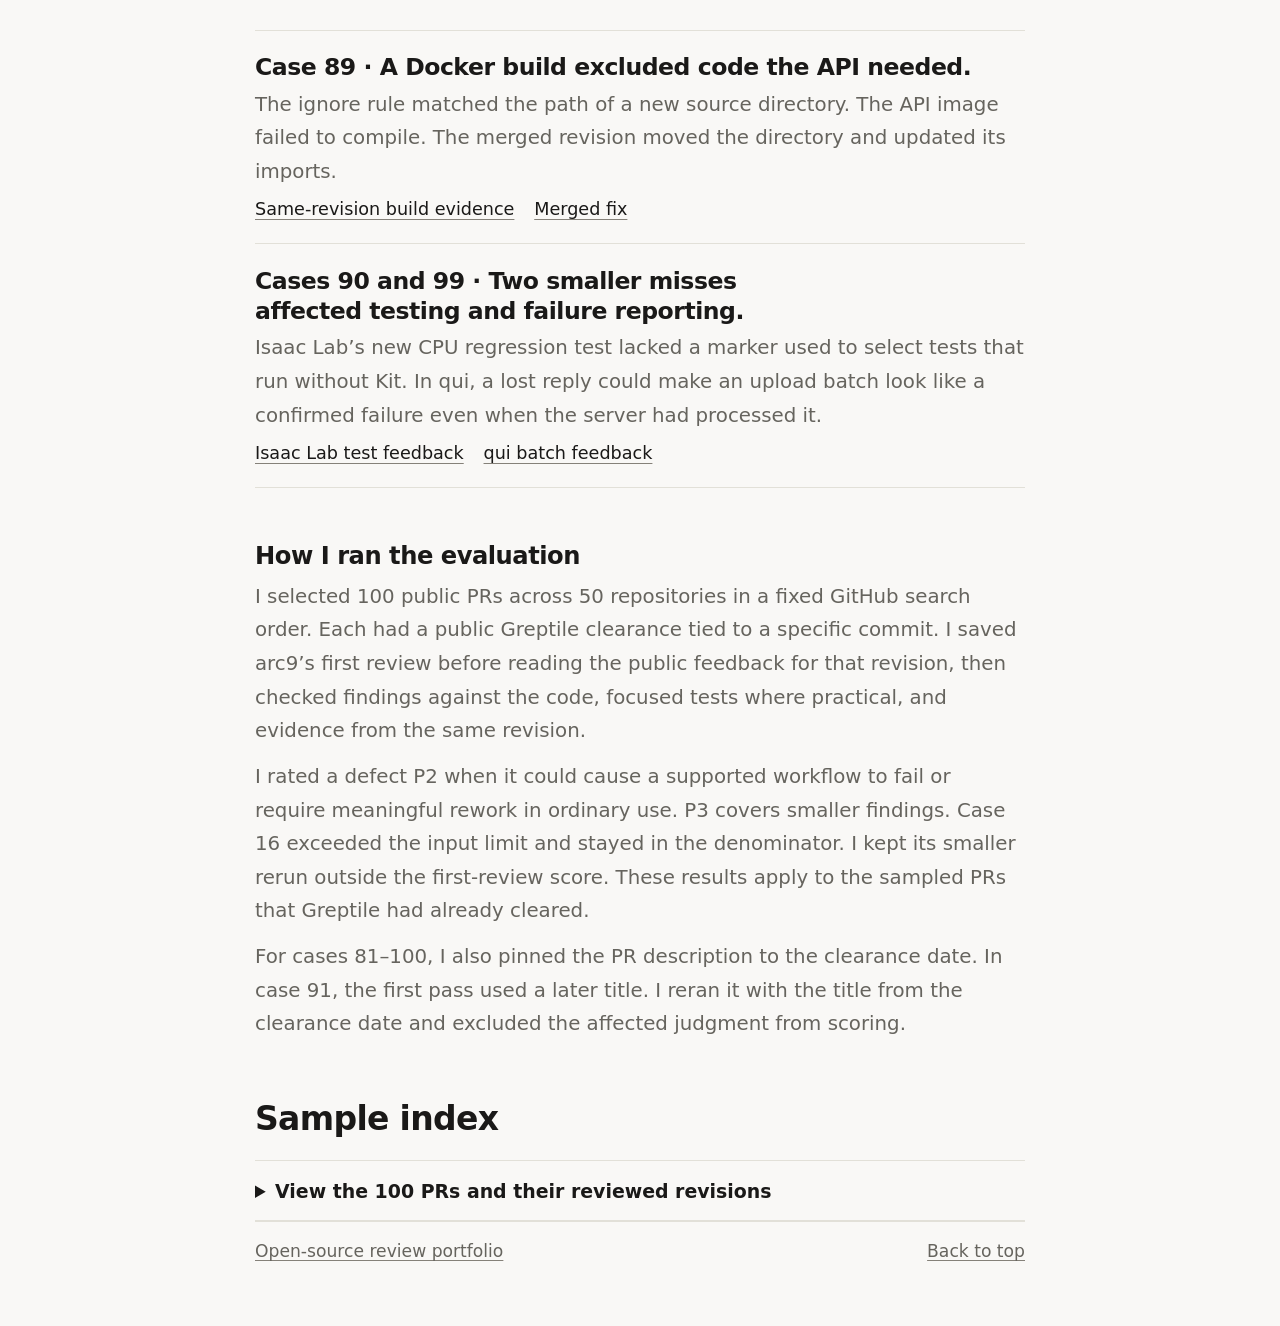
==== commit bf43a01c: "Clarify arc9 benchmark evidence and scoring" ====
--- a/arc9-benchmark/index.html
+++ b/arc9-benchmark/index.html
@@ -21,7 +21,7 @@
     </div>
     <p class="eyebrow">Review capability evaluation · November 2026</p>
     <h1>What did arc9 find after Greptile cleared 100 PRs?</h1>
-    <p class="intro">I gave arc9 the revisions that Greptile had cleared. It found six defects across five PRs that warranted a fix before delivery. All five PRs were in the first half of the evaluation.</p>
+    <p class="intro">I gave arc9 the revisions that Greptile had cleared. It found six defects across five pull requests (PRs). All five PRs warranted fixes before delivery and came from the first half of the evaluation.</p>
     <div class="stats" aria-label="Evaluation outcome summary">
       <div><strong>5 / 100</strong><p>PRs with additional P2+ findings</p></div>
       <div><strong>5</strong><p>Greptile-only findings in cases 51–100</p></div>
@@ -38,42 +38,49 @@
         <tr><th scope="row">Additional arc9 findings rated P2+</th><td>1–100</td><td>5 PRs, 6 findings</td></tr>
         <tr><th scope="row">Additional arc9 findings rated P3</th><td>61–100</td><td>31 findings</td></tr>
         <tr><th scope="row">Greptile findings missed by arc9</th><td>51–100</td><td>5 findings, all P3</td></tr>
-        <tr><th scope="row">Findings both reviewers missed</th><td>Documented cases</td><td>3 findings, 1 P2</td></tr>
+        <tr><th scope="row">Findings both reviewers missed</th><td>Logged cases, starting at 81</td><td>3 findings, 1 P2</td></tr>
       </tbody>
     </table>
+    <div class="result-notes">
+      <p><strong>How 5 / 100 was counted.</strong> Of the 100 PRs Greptile cleared, 99 completed arc9’s first review. A PR counted once if arc9’s completed first review flagged a defect that Greptile missed on the same revision, the defect had checkable reproduction evidence from that revision, and this evaluation rated it P2 or higher.</p>
+      <p><strong>Cases 1–50.</strong> A look back at public feedback found three issues arc9 omitted (<a href="https://github.com/omacom/omarchy-iso/pull/530#discussion_r4702594980">install diagnostics (case 9)</a>, <a href="https://github.com/omacom/omarchy-pkgs/pull/3583#discussion_r4702446692">test wait time (33)</a>, <a href="https://github.com/tetherto/qvac/pull/5987#discussion_r4702441621">vector result ordering (37)</a>) and two it marked for follow-up (<a href="https://github.com/AgentWorkforce/relayhistory/pull/602#discussion_r4702541493">query index efficiency (31)</a>, <a href="https://github.com/tetherto/qvac/pull/5987#discussion_r4702441608">migration URL (37)</a>). The evaluation kept these five observations separate from the matched comparison for cases 51–100.</p>
+      <p><strong>Cases 51–100.</strong> The five Greptile-only findings concerned <a href="https://github.com/WenyuChiou/agent-board/pull/1875#discussion_r4702369571">keyboard focus (case 56)</a>, a <a href="https://github.com/metalbear-co/mirrord/pull/5342#discussion_r4702352943">missing setup requirement (72)</a>, <a href="https://github.com/metalbear-co/mirrord/blob/2293c687cfedd893c637a4ce72aed4487826bda5/mirrord/cli/src/replay.rs#L280">terminal text display (73)</a>, an <a href="https://github.com/metalbear-co/mirrord/pull/5339#discussion_r4702365889">incomplete request label (74)</a>, and a <a href="https://github.com/sheprd-labs/sheprd/pull/1664#discussion_r4702263941">missing connection diagnostic (96)</a>.</p>
+      <p><strong>Misses by both reviewers.</strong> Starting at case 81, the evaluation logged these individually when a public follow-up comment or commit supplied evidence that could be checked. The three recorded cases are listed below.</p>
+    </div>
   </section>
   <section class="section" aria-labelledby="cases-title">
     <h2 id="cases-title">Five PRs that warranted a fix</h2>
     <div class="cases">
       <article class="case">
-        <p class="eyebrow">pnpm · Migration instructions</p>
+        <p class="eyebrow">Case 18 · pnpm · Migration instructions</p>
         <h3>A reinstall left dependencies in the old location.</h3>
         <p>An isolated run showed that changing the setting and reinstalling left dependencies at the workspace root. A clean reinstall put them where the Electron app needed them.</p>
-        <a href="https://github.com/pnpm/pnpm/pull/18461#discussion_r4702778291">PR discussion · #18461</a>
-      </article>
-      <article class="case">
-        <p class="eyebrow">Mirage · Integration setup</p>
+        <div class="case-links"><a href="https://github.com/pnpm/pnpm/blob/f652cd2ab456389a1ef3782b24be779d76a6f825/pnpm/docs/electron.md#L58">Reviewed instructions</a><a href="https://github.com/pnpm/pnpm/pull/18461#discussion_r4702778291">Follow-up discussion</a><a href="https://github.com/pnpm/pnpm/pull/18461#issuecomment-7179183694">Greptile clearance</a></div>
+      </article>
+      <article class="case">
+        <p class="eyebrow">Case 27 · Mirage · Integration setup</p>
         <h3>The desktop instructions could lead to the wrong workspace.</h3>
-        <p>The CLI reused the current connection even when the instructions described a local workspace. A separate setup path also omitted a required server-side setting.</p>
-        <a href="https://github.com/strukto-ai/mirage/pull/2446">Pull request · #2446</a>
-      </article>
-      <article class="case">
-        <p class="eyebrow">Streamplace · Build reuse</p>
+        <p>In an isolated check, the desktop steps used the already selected remote workspace. Switching the CLI back to local selected the local workspace.</p>
+        <p>In a separate check, the server rejected a custom public hostname with its default settings. It accepted the hostname after it was added to the allowlist, a step missing from the web setup guide.</p>
+        <div class="case-links"><a href="https://github.com/strukto-ai/mirage/blob/b8d42ab2e57d38532faa7b596dded07b3241b1a3/docs/home/agents/lobehub.mdx#L37-L54">Reviewed desktop steps</a><a href="https://github.com/strukto-ai/mirage/blob/b8d42ab2e57d38532faa7b596dded07b3241b1a3/docs/home/agents/lobehub.mdx#L62-L80">Reviewed web steps</a><a href="https://github.com/strukto-ai/mirage/blob/b8d42ab2e57d38532faa7b596dded07b3241b1a3/docs/home/access/http.mdx#L69">Hostname requirement</a><a href="https://github.com/strukto-ai/mirage/pull/2446#issuecomment-7179024668">Greptile clearance</a></div>
+      </article>
+      <article class="case">
+        <p class="eyebrow">Case 32 · Streamplace · Build reuse</p>
         <h3>A change to a frontend hook could leave the old app running.</h3>
-        <p>The build script did not include the hook directory in its change check. An isolated run reused the old frontend after an edit there.</p>
-        <a href="https://github.com/streamplace/streamplace/blob/81471ef23f57f7afb8b06427ccdde8af68831094/hack/lib/frontend-inputs.sh#L6">Input list at the reviewed revision</a>
-      </article>
-      <article class="case">
-        <p class="eyebrow">QVAC · TypeScript integration</p>
+        <p>The build script’s change check omitted the hook directory. In an isolated run, editing a hook reused the old frontend. An edit in the tracked source directory triggered a rebuild.</p>
+        <div class="case-links"><a href="https://github.com/streamplace/streamplace/blob/81471ef23f57f7afb8b06427ccdde8af68831094/hack/lib/frontend-inputs.sh#L6">Input list at the reviewed revision</a><a href="https://github.com/streamplace/streamplace/pull/1499#issuecomment-7178635914">Greptile clearance</a></div>
+      </article>
+      <article class="case">
+        <p class="eyebrow">Case 37 · QVAC · TypeScript integration</p>
         <h3>The API reference named a type the SDK did not export.</h3>
-        <p>Compiling against the published SDK reproduced the missing export. The package exposed a different type.</p>
-        <a href="https://github.com/tetherto/qvac/pull/5987">Pull request · #5987</a>
-      </article>
-      <article class="case">
-        <p class="eyebrow">Onyx · Extension contract</p>
+        <p>Against the published <code>@qvac/rag</code> 0.11.0 package, importing the documented <code>IngestDocument</code> failed with TypeScript error TS2724. The SDK accepted <code>DocumentInput[]</code>.</p>
+        <div class="case-links"><a href="https://github.com/tetherto/qvac/blob/0f3e93d11adb2af1b709520272da4cffb9a22aa5/docs/website/content/docs/rag/(v0.11)/api-reference.mdx#L55">Reviewed API reference</a><a href="https://github.com/tetherto/qvac/blob/1eea1821a2b7fb6acf0d1e99cc0073ebeb66738d/packages/rag/src/types.ts#L103">SDK type definition</a><a href="https://github.com/tetherto/qvac/pull/5987#issuecomment-7178603850">Greptile clearance</a></div>
+      </article>
+      <article class="case">
+        <p class="eyebrow">Case 39 · Onyx · Extension contract</p>
         <h3>A normal request passed a list to a handler promised a tuple.</h3>
         <p>An isolated check showed that a handler following the documented contract rejected the reviewed version and accepted the baseline.</p>
-        <a href="https://github.com/onyx-dot-app/onyx/commit/c704984e53231ecb47db27c3b4d42bd051079822">Follow-up change</a>
+        <div class="case-links"><a href="https://github.com/onyx-dot-app/onyx/blob/217a8fadbeb37a8bbecf02fca74bdeeae200ea15/backend/onyx/agents/models.py#L239">Reviewed handler contract</a><a href="https://github.com/onyx-dot-app/onyx/blob/217a8fadbeb37a8bbecf02fca74bdeeae200ea15/backend/onyx/agents/runtime.py#L2152">Reviewed call site</a><a href="https://github.com/onyx-dot-app/onyx/pull/18570#issuecomment-7178589529">Greptile clearance</a><a href="https://github.com/onyx-dot-app/onyx/commit/c704984e53231ecb47db27c3b4d42bd051079822">Follow-up change</a></div>
       </article>
     </div>
   </section>
@@ -81,12 +88,12 @@
     <h2 id="misses-title">What both reviewers missed</h2>
     <div class="cases">
       <article class="case">
-        <h3>A Docker build excluded code the API needed.</h3>
+        <h3>Case 89 · A Docker build excluded code the API needed.</h3>
         <p>The ignore rule matched the path of a new source directory. The API image failed to compile. The merged revision moved the directory and updated its imports.</p>
         <div class="case-links"><a href="https://github.com/ever-co/ever-rec/pull/263#issuecomment-7179740351">Same-revision build evidence</a><a href="https://github.com/ever-co/ever-rec/commit/4e01f3c1da3aae7678e241bec6aa6be3c3ce32ec">Merged fix</a></div>
       </article>
       <article class="case">
-        <h3>Two smaller misses affected testing and failure reporting.</h3>
+        <h3>Cases 90 and 99 · Two smaller misses affected testing and failure reporting.</h3>
         <p>Isaac Lab’s new CPU regression test lacked a marker used to select tests that run without Kit. In qui, a lost reply could make an upload batch look like a confirmed failure even when the server had processed it.</p>
         <div class="case-links"><a href="https://github.com/isaac-sim/IsaacLab/pull/9237#discussion_r4702273894">Isaac Lab test feedback</a><a href="https://github.com/autobrr/qui/pull/4554#discussion_r4702252078">qui batch feedback</a></div>
       </article>
@@ -95,8 +102,7 @@
   <section class="scope" id="method" aria-labelledby="method-title">
     <h2 id="method-title">How I ran the evaluation</h2>
     <p>I selected 100 public PRs across 50 repositories in a fixed GitHub search order. Each had a public Greptile clearance tied to a specific commit. I saved arc9’s first review before reading the public feedback for that revision, then checked findings against the code, focused tests where practical, and evidence from the same revision.</p>
-    <p>I rated a defect P2 when it could cause a supported workflow to fail or require meaningful rework in ordinary use. I counted an additional finding when Greptile's review of the same revision missed it. P3 covers smaller findings. Each PR counts once toward the 5% rate. One first review exceeded the input limit and remains in the denominator. I kept its smaller rerun in a separate record.</p>
-    <p>The first 50 cases primarily validated arc9’s findings. Cases 51–100 used a common standard in both directions. The three misses by both reviewers came from documented third-party findings. These results apply to this sample of PRs Greptile had already cleared.</p>
+    <p>I rated a defect P2 when it could cause a supported workflow to fail or require meaningful rework in ordinary use. P3 covers smaller findings. Case 16 exceeded the input limit and stayed in the denominator. I kept its smaller rerun outside the first-review score. These results apply to the sampled PRs that Greptile had already cleared.</p>
     <p>For cases 81–100, I also pinned the PR description to the clearance date. In case 91, the first pass used a later title. I reran it with the title from the clearance date and excluded the affected judgment from scoring.</p>
   </section>
   <section class="section" id="samples" aria-labelledby="samples-title">
--- a/site.css
+++ b/site.css
@@ -185,6 +185,9 @@
   .benchmark .results th:first-child { width: 46%; }
   .benchmark .results th:nth-child(2) { width: 26%; }
   .benchmark .results td:last-child { font-variant-numeric: tabular-nums; }
+  .benchmark .stats p { overflow-wrap: anywhere; }
+  .benchmark .result-notes { margin-top: .75rem; color: var(--muted); font-size: .86rem; }
+  .benchmark .result-notes p + p { margin-top: .45rem; }
   .benchmark .sample-index { margin-top: .9rem; border-block: 1px solid var(--rule); }
   .benchmark .sample-index table th:first-child { width: 3em; }
   .benchmark .sample-index table th:nth-child(2) { width: auto; }
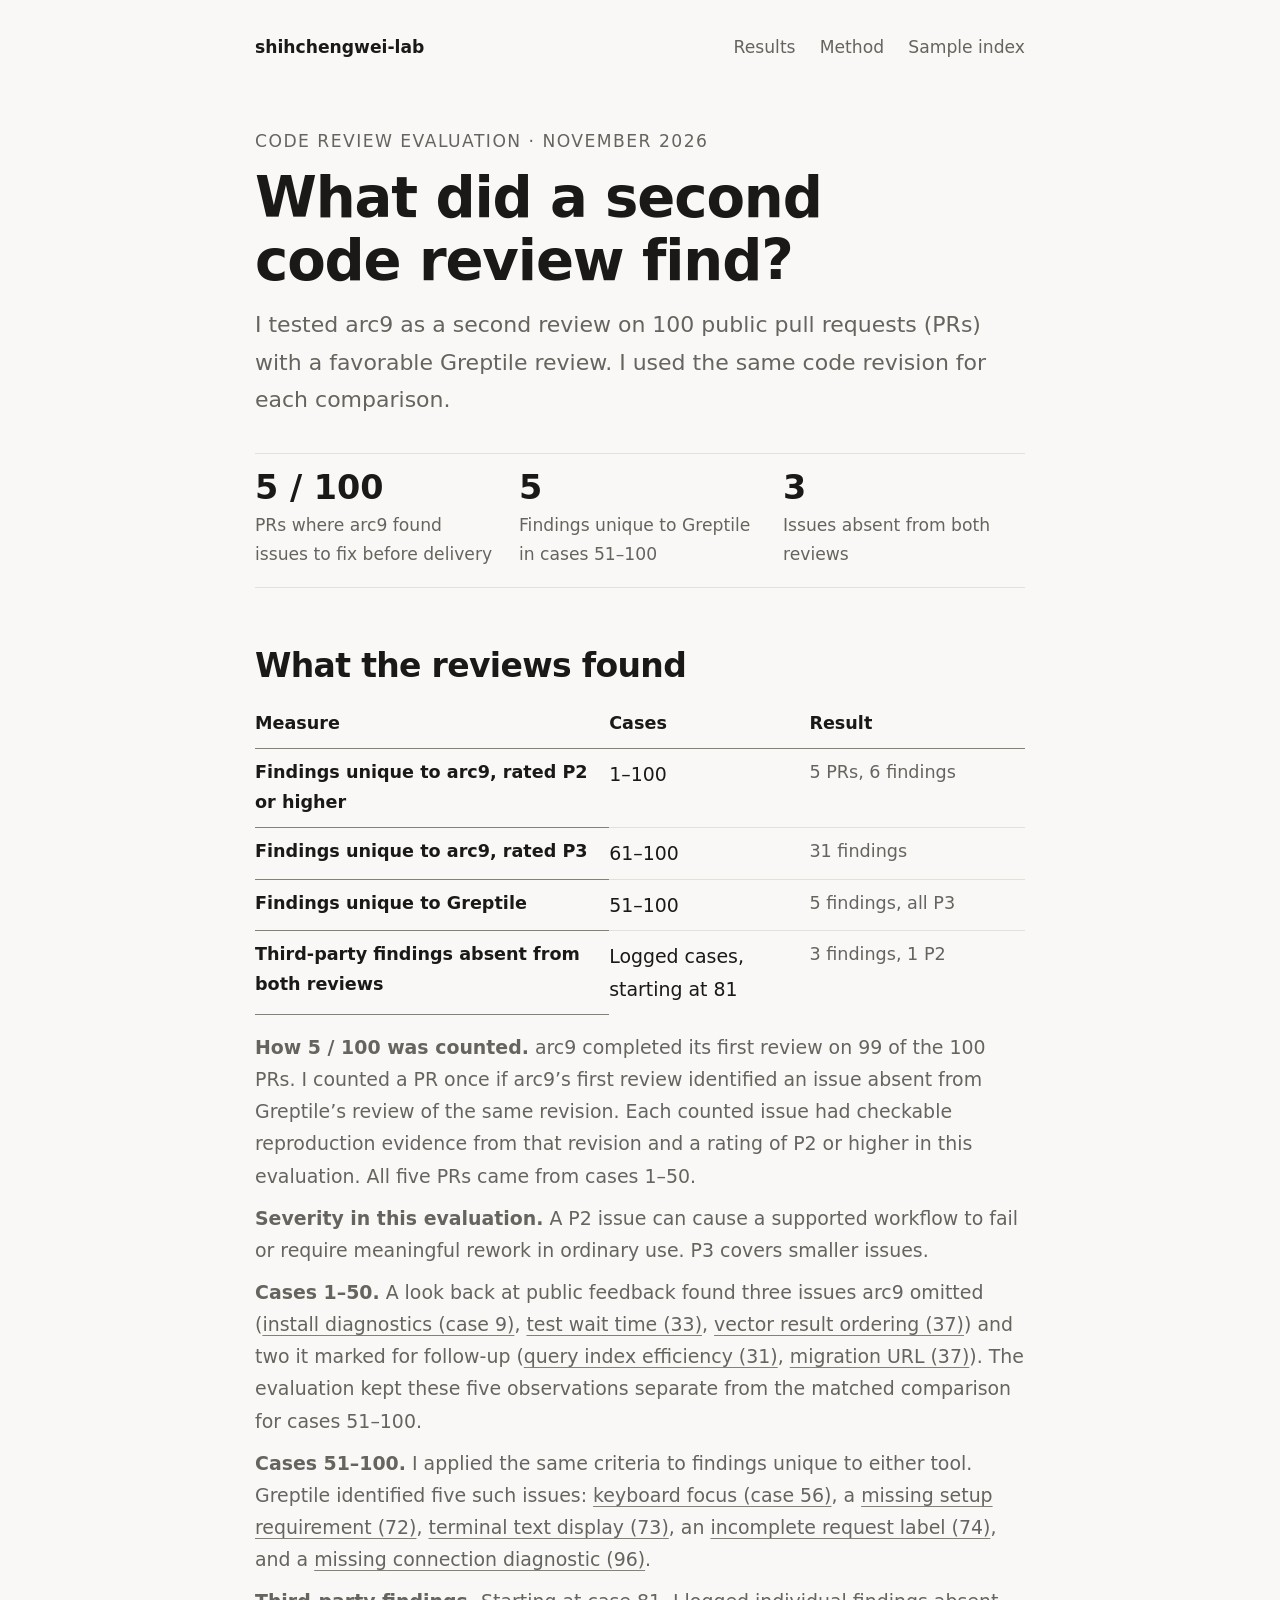
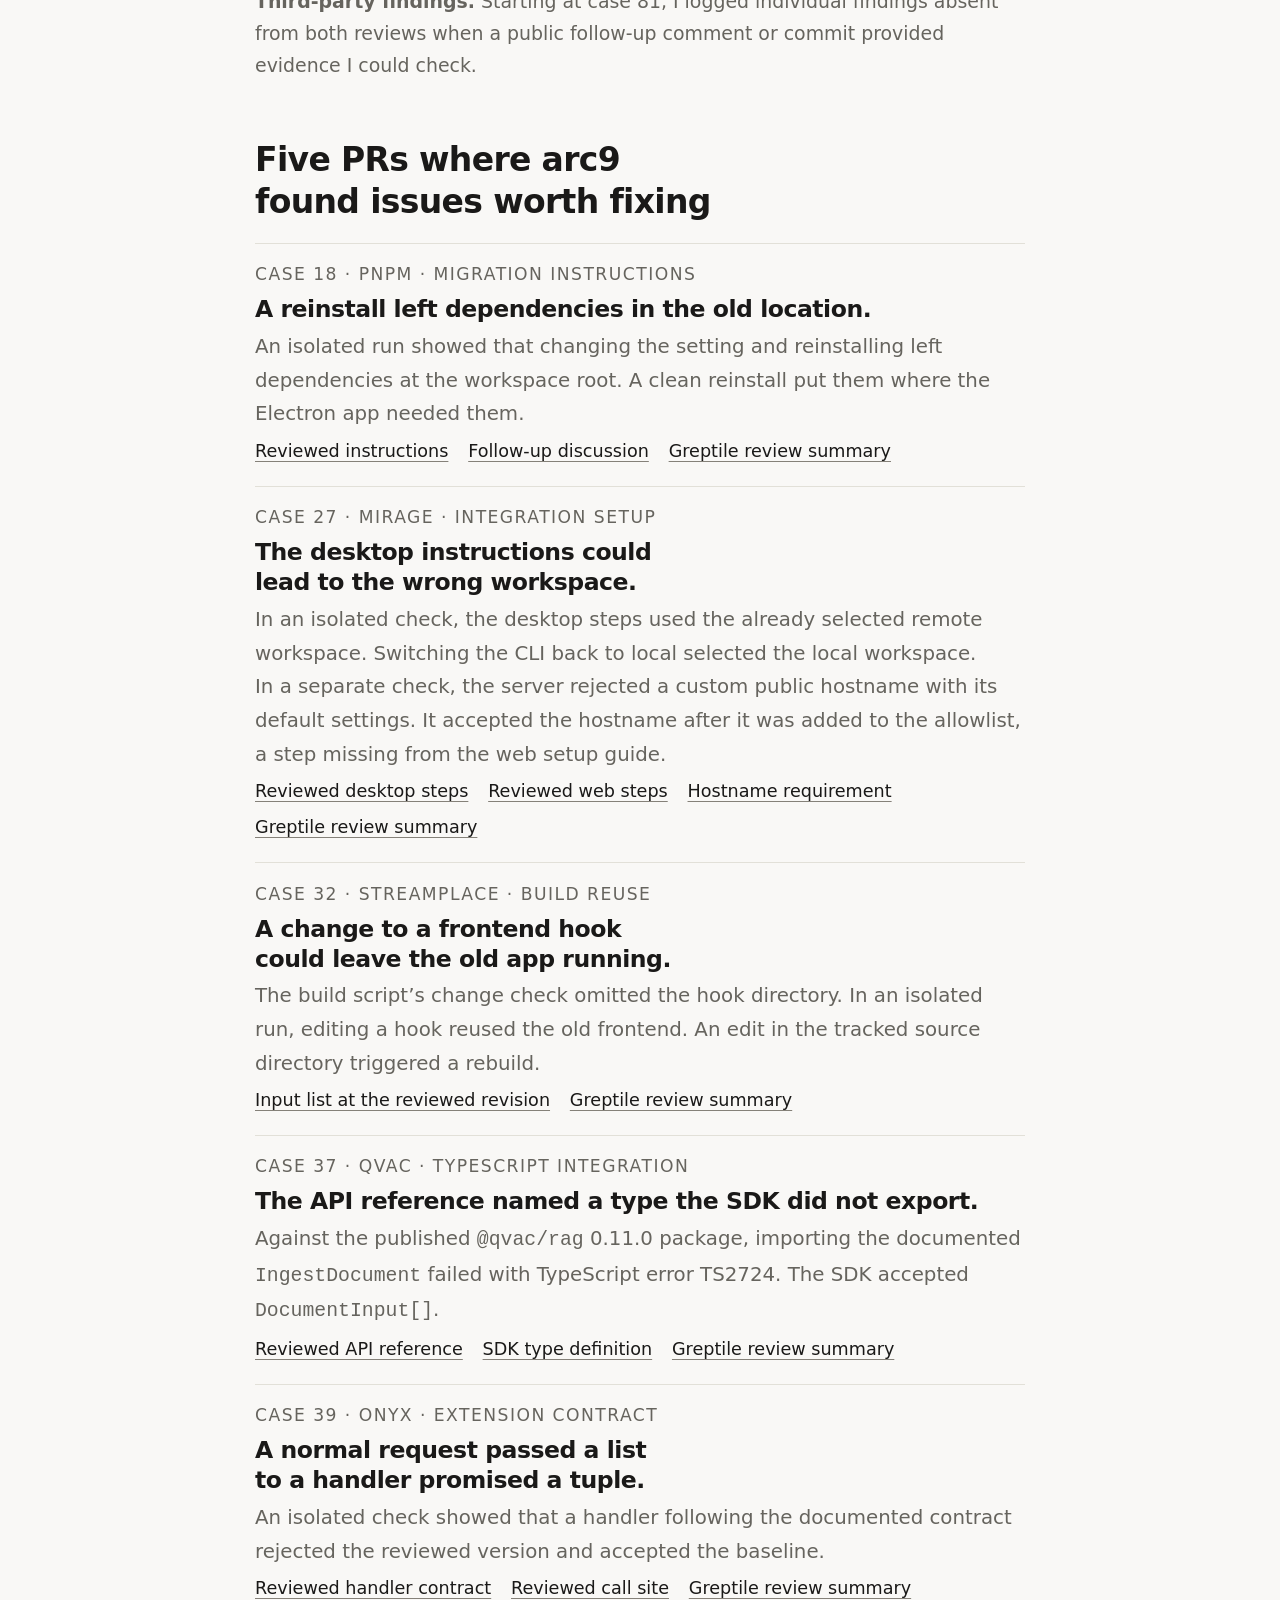
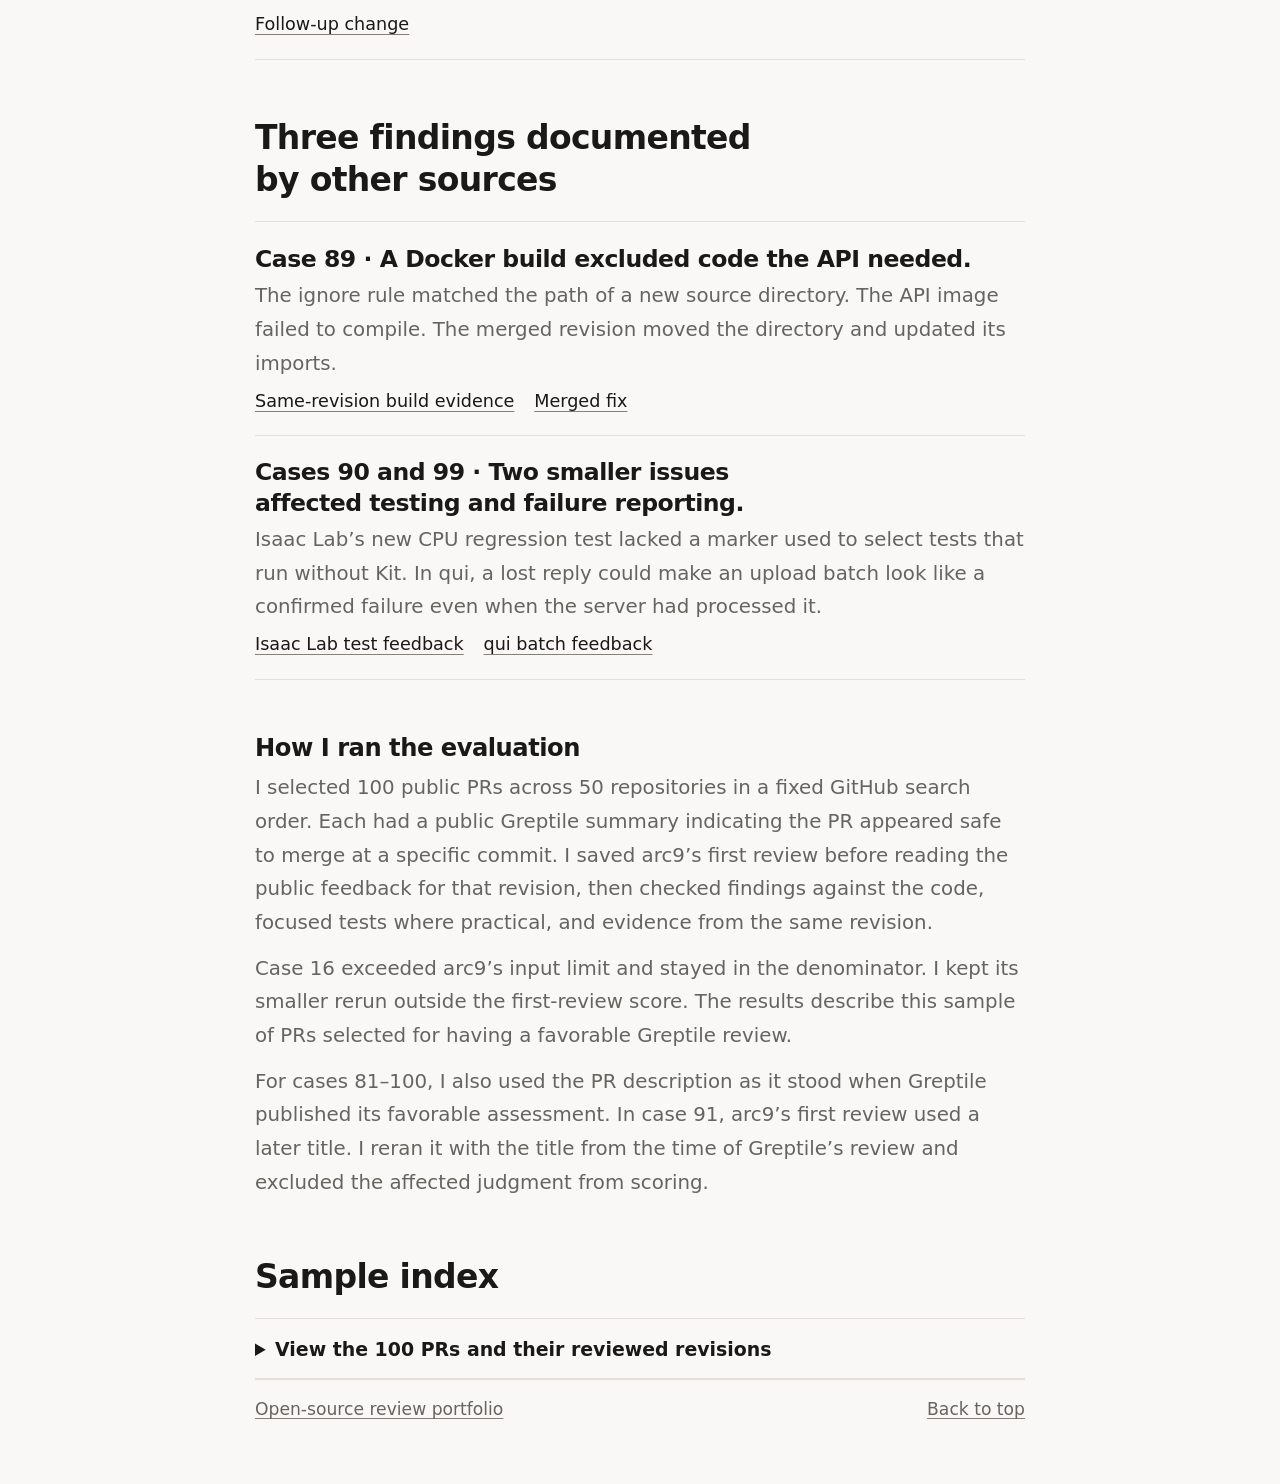
==== commit bde61e0d: "Frame the arc9 benchmark as a second review" ====
--- a/arc9-benchmark/index.html
+++ b/arc9-benchmark/index.html
@@ -7,8 +7,8 @@
 <meta name="robots" content="noindex, follow">
 <meta name="theme-color" content="#f9f8f6" media="(prefers-color-scheme: light)">
 <meta name="theme-color" content="#161616" media="(prefers-color-scheme: dark)">
-<meta name="description" content="A review capability evaluation on 100 public pull requests that Greptile had cleared, with findings, misses, and links to the exact revisions.">
-<title>arc9 Review Capability Evaluation | shihchengwei-lab</title>
+<meta name="description" content="An evaluation of arc9 as a second review on 100 public pull requests with a favorable Greptile review. Includes findings from both tools and links to the reviewed revisions.">
+<title>arc9 as a Second Code Review | shihchengwei-lab</title>
 <link rel="stylesheet" href="../site.css">
 </head>
 <body class="benchmark">
@@ -19,73 +19,74 @@
       <a class="handle" href="../">shihchengwei-lab</a>
       <nav aria-label="Page navigation"><a href="#results">Results</a><a href="#method">Method</a><a href="#samples">Sample index</a></nav>
     </div>
-    <p class="eyebrow">Review capability evaluation · November 2026</p>
-    <h1>What did arc9 find after Greptile cleared 100 PRs?</h1>
-    <p class="intro">I gave arc9 the revisions that Greptile had cleared. It found six defects across five pull requests (PRs). All five PRs warranted fixes before delivery and came from the first half of the evaluation.</p>
+    <p class="eyebrow">Code review evaluation · November 2026</p>
+    <h1>What did a second code review find?</h1>
+    <p class="intro">I tested arc9 as a second review on 100 public pull requests (PRs) with a favorable Greptile review. I used the same code revision for each comparison.</p>
     <div class="stats" aria-label="Evaluation outcome summary">
-      <div><strong>5 / 100</strong><p>PRs with additional P2+ findings</p></div>
-      <div><strong>5</strong><p>Greptile-only findings in cases 51–100</p></div>
-      <div><strong>3</strong><p>Documented misses by both reviewers</p></div>
+      <div><strong>5 / 100</strong><p>PRs where arc9 found issues to fix before delivery</p></div>
+      <div><strong>5</strong><p>Findings unique to Greptile in cases 51–100</p></div>
+      <div><strong>3</strong><p>Issues absent from both reviews</p></div>
     </div>
   </div>
 </header>
 <main class="wrap" id="main" tabindex="-1">
   <section class="section" id="results" aria-labelledby="results-title">
-    <h2 id="results-title">What each review caught</h2>
+    <h2 id="results-title">What the reviews found</h2>
     <table class="results" aria-labelledby="results-title">
       <thead><tr><th scope="col">Measure</th><th scope="col">Cases</th><th scope="col">Result</th></tr></thead>
       <tbody>
-        <tr><th scope="row">Additional arc9 findings rated P2+</th><td>1–100</td><td>5 PRs, 6 findings</td></tr>
-        <tr><th scope="row">Additional arc9 findings rated P3</th><td>61–100</td><td>31 findings</td></tr>
-        <tr><th scope="row">Greptile findings missed by arc9</th><td>51–100</td><td>5 findings, all P3</td></tr>
-        <tr><th scope="row">Findings both reviewers missed</th><td>Logged cases, starting at 81</td><td>3 findings, 1 P2</td></tr>
+        <tr><th scope="row">Findings unique to arc9, rated P2 or higher</th><td>1–100</td><td>5 PRs, 6 findings</td></tr>
+        <tr><th scope="row">Findings unique to arc9, rated P3</th><td>61–100</td><td>31 findings</td></tr>
+        <tr><th scope="row">Findings unique to Greptile</th><td>51–100</td><td>5 findings, all P3</td></tr>
+        <tr><th scope="row">Third-party findings absent from both reviews</th><td>Logged cases, starting at 81</td><td>3 findings, 1 P2</td></tr>
       </tbody>
     </table>
     <div class="result-notes">
-      <p><strong>How 5 / 100 was counted.</strong> Of the 100 PRs Greptile cleared, 99 completed arc9’s first review. A PR counted once if arc9’s completed first review flagged a defect that Greptile missed on the same revision, the defect had checkable reproduction evidence from that revision, and this evaluation rated it P2 or higher.</p>
+      <p><strong>How 5 / 100 was counted.</strong> arc9 completed its first review on 99 of the 100 PRs. I counted a PR once if arc9’s first review identified an issue absent from Greptile’s review of the same revision. Each counted issue had checkable reproduction evidence from that revision and a rating of P2 or higher in this evaluation. All five PRs came from cases 1–50.</p>
+      <p><strong>Severity in this evaluation.</strong> A P2 issue can cause a supported workflow to fail or require meaningful rework in ordinary use. P3 covers smaller issues.</p>
       <p><strong>Cases 1–50.</strong> A look back at public feedback found three issues arc9 omitted (<a href="https://github.com/omacom/omarchy-iso/pull/530#discussion_r4702594980">install diagnostics (case 9)</a>, <a href="https://github.com/omacom/omarchy-pkgs/pull/3583#discussion_r4702446692">test wait time (33)</a>, <a href="https://github.com/tetherto/qvac/pull/5987#discussion_r4702441621">vector result ordering (37)</a>) and two it marked for follow-up (<a href="https://github.com/AgentWorkforce/relayhistory/pull/602#discussion_r4702541493">query index efficiency (31)</a>, <a href="https://github.com/tetherto/qvac/pull/5987#discussion_r4702441608">migration URL (37)</a>). The evaluation kept these five observations separate from the matched comparison for cases 51–100.</p>
-      <p><strong>Cases 51–100.</strong> The five Greptile-only findings concerned <a href="https://github.com/WenyuChiou/agent-board/pull/1875#discussion_r4702369571">keyboard focus (case 56)</a>, a <a href="https://github.com/metalbear-co/mirrord/pull/5342#discussion_r4702352943">missing setup requirement (72)</a>, <a href="https://github.com/metalbear-co/mirrord/blob/2293c687cfedd893c637a4ce72aed4487826bda5/mirrord/cli/src/replay.rs#L280">terminal text display (73)</a>, an <a href="https://github.com/metalbear-co/mirrord/pull/5339#discussion_r4702365889">incomplete request label (74)</a>, and a <a href="https://github.com/sheprd-labs/sheprd/pull/1664#discussion_r4702263941">missing connection diagnostic (96)</a>.</p>
-      <p><strong>Misses by both reviewers.</strong> Starting at case 81, the evaluation logged these individually when a public follow-up comment or commit supplied evidence that could be checked. The three recorded cases are listed below.</p>
+      <p><strong>Cases 51–100.</strong> I applied the same criteria to findings unique to either tool. Greptile identified five such issues: <a href="https://github.com/WenyuChiou/agent-board/pull/1875#discussion_r4702369571">keyboard focus (case 56)</a>, a <a href="https://github.com/metalbear-co/mirrord/pull/5342#discussion_r4702352943">missing setup requirement (72)</a>, <a href="https://github.com/metalbear-co/mirrord/blob/2293c687cfedd893c637a4ce72aed4487826bda5/mirrord/cli/src/replay.rs#L280">terminal text display (73)</a>, an <a href="https://github.com/metalbear-co/mirrord/pull/5339#discussion_r4702365889">incomplete request label (74)</a>, and a <a href="https://github.com/sheprd-labs/sheprd/pull/1664#discussion_r4702263941">missing connection diagnostic (96)</a>.</p>
+      <p><strong>Third-party findings.</strong> Starting at case 81, I logged individual findings absent from both reviews when a public follow-up comment or commit provided evidence I could check.</p>
     </div>
   </section>
   <section class="section" aria-labelledby="cases-title">
-    <h2 id="cases-title">Five PRs that warranted a fix</h2>
+    <h2 id="cases-title">Five PRs where arc9 found issues worth fixing</h2>
     <div class="cases">
       <article class="case">
         <p class="eyebrow">Case 18 · pnpm · Migration instructions</p>
         <h3>A reinstall left dependencies in the old location.</h3>
         <p>An isolated run showed that changing the setting and reinstalling left dependencies at the workspace root. A clean reinstall put them where the Electron app needed them.</p>
-        <div class="case-links"><a href="https://github.com/pnpm/pnpm/blob/f652cd2ab456389a1ef3782b24be779d76a6f825/pnpm/docs/electron.md#L58">Reviewed instructions</a><a href="https://github.com/pnpm/pnpm/pull/18461#discussion_r4702778291">Follow-up discussion</a><a href="https://github.com/pnpm/pnpm/pull/18461#issuecomment-7179183694">Greptile clearance</a></div>
+        <div class="case-links"><a href="https://github.com/pnpm/pnpm/blob/f652cd2ab456389a1ef3782b24be779d76a6f825/pnpm/docs/electron.md#L58">Reviewed instructions</a><a href="https://github.com/pnpm/pnpm/pull/18461#discussion_r4702778291">Follow-up discussion</a><a href="https://github.com/pnpm/pnpm/pull/18461#issuecomment-7179183694">Greptile review summary</a></div>
       </article>
       <article class="case">
         <p class="eyebrow">Case 27 · Mirage · Integration setup</p>
         <h3>The desktop instructions could lead to the wrong workspace.</h3>
         <p>In an isolated check, the desktop steps used the already selected remote workspace. Switching the CLI back to local selected the local workspace.</p>
         <p>In a separate check, the server rejected a custom public hostname with its default settings. It accepted the hostname after it was added to the allowlist, a step missing from the web setup guide.</p>
-        <div class="case-links"><a href="https://github.com/strukto-ai/mirage/blob/b8d42ab2e57d38532faa7b596dded07b3241b1a3/docs/home/agents/lobehub.mdx#L37-L54">Reviewed desktop steps</a><a href="https://github.com/strukto-ai/mirage/blob/b8d42ab2e57d38532faa7b596dded07b3241b1a3/docs/home/agents/lobehub.mdx#L62-L80">Reviewed web steps</a><a href="https://github.com/strukto-ai/mirage/blob/b8d42ab2e57d38532faa7b596dded07b3241b1a3/docs/home/access/http.mdx#L69">Hostname requirement</a><a href="https://github.com/strukto-ai/mirage/pull/2446#issuecomment-7179024668">Greptile clearance</a></div>
+        <div class="case-links"><a href="https://github.com/strukto-ai/mirage/blob/b8d42ab2e57d38532faa7b596dded07b3241b1a3/docs/home/agents/lobehub.mdx#L37-L54">Reviewed desktop steps</a><a href="https://github.com/strukto-ai/mirage/blob/b8d42ab2e57d38532faa7b596dded07b3241b1a3/docs/home/agents/lobehub.mdx#L62-L80">Reviewed web steps</a><a href="https://github.com/strukto-ai/mirage/blob/b8d42ab2e57d38532faa7b596dded07b3241b1a3/docs/home/access/http.mdx#L69">Hostname requirement</a><a href="https://github.com/strukto-ai/mirage/pull/2446#issuecomment-7179024668">Greptile review summary</a></div>
       </article>
       <article class="case">
         <p class="eyebrow">Case 32 · Streamplace · Build reuse</p>
         <h3>A change to a frontend hook could leave the old app running.</h3>
         <p>The build script’s change check omitted the hook directory. In an isolated run, editing a hook reused the old frontend. An edit in the tracked source directory triggered a rebuild.</p>
-        <div class="case-links"><a href="https://github.com/streamplace/streamplace/blob/81471ef23f57f7afb8b06427ccdde8af68831094/hack/lib/frontend-inputs.sh#L6">Input list at the reviewed revision</a><a href="https://github.com/streamplace/streamplace/pull/1499#issuecomment-7178635914">Greptile clearance</a></div>
+        <div class="case-links"><a href="https://github.com/streamplace/streamplace/blob/81471ef23f57f7afb8b06427ccdde8af68831094/hack/lib/frontend-inputs.sh#L6">Input list at the reviewed revision</a><a href="https://github.com/streamplace/streamplace/pull/1499#issuecomment-7178635914">Greptile review summary</a></div>
       </article>
       <article class="case">
         <p class="eyebrow">Case 37 · QVAC · TypeScript integration</p>
         <h3>The API reference named a type the SDK did not export.</h3>
         <p>Against the published <code>@qvac/rag</code> 0.11.0 package, importing the documented <code>IngestDocument</code> failed with TypeScript error TS2724. The SDK accepted <code>DocumentInput[]</code>.</p>
-        <div class="case-links"><a href="https://github.com/tetherto/qvac/blob/0f3e93d11adb2af1b709520272da4cffb9a22aa5/docs/website/content/docs/rag/(v0.11)/api-reference.mdx#L55">Reviewed API reference</a><a href="https://github.com/tetherto/qvac/blob/1eea1821a2b7fb6acf0d1e99cc0073ebeb66738d/packages/rag/src/types.ts#L103">SDK type definition</a><a href="https://github.com/tetherto/qvac/pull/5987#issuecomment-7178603850">Greptile clearance</a></div>
+        <div class="case-links"><a href="https://github.com/tetherto/qvac/blob/0f3e93d11adb2af1b709520272da4cffb9a22aa5/docs/website/content/docs/rag/(v0.11)/api-reference.mdx#L55">Reviewed API reference</a><a href="https://github.com/tetherto/qvac/blob/1eea1821a2b7fb6acf0d1e99cc0073ebeb66738d/packages/rag/src/types.ts#L103">SDK type definition</a><a href="https://github.com/tetherto/qvac/pull/5987#issuecomment-7178603850">Greptile review summary</a></div>
       </article>
       <article class="case">
         <p class="eyebrow">Case 39 · Onyx · Extension contract</p>
         <h3>A normal request passed a list to a handler promised a tuple.</h3>
         <p>An isolated check showed that a handler following the documented contract rejected the reviewed version and accepted the baseline.</p>
-        <div class="case-links"><a href="https://github.com/onyx-dot-app/onyx/blob/217a8fadbeb37a8bbecf02fca74bdeeae200ea15/backend/onyx/agents/models.py#L239">Reviewed handler contract</a><a href="https://github.com/onyx-dot-app/onyx/blob/217a8fadbeb37a8bbecf02fca74bdeeae200ea15/backend/onyx/agents/runtime.py#L2152">Reviewed call site</a><a href="https://github.com/onyx-dot-app/onyx/pull/18570#issuecomment-7178589529">Greptile clearance</a><a href="https://github.com/onyx-dot-app/onyx/commit/c704984e53231ecb47db27c3b4d42bd051079822">Follow-up change</a></div>
+        <div class="case-links"><a href="https://github.com/onyx-dot-app/onyx/blob/217a8fadbeb37a8bbecf02fca74bdeeae200ea15/backend/onyx/agents/models.py#L239">Reviewed handler contract</a><a href="https://github.com/onyx-dot-app/onyx/blob/217a8fadbeb37a8bbecf02fca74bdeeae200ea15/backend/onyx/agents/runtime.py#L2152">Reviewed call site</a><a href="https://github.com/onyx-dot-app/onyx/pull/18570#issuecomment-7178589529">Greptile review summary</a><a href="https://github.com/onyx-dot-app/onyx/commit/c704984e53231ecb47db27c3b4d42bd051079822">Follow-up change</a></div>
       </article>
     </div>
   </section>
   <section class="section" aria-labelledby="misses-title">
-    <h2 id="misses-title">What both reviewers missed</h2>
+    <h2 id="misses-title">Three findings documented by other sources</h2>
     <div class="cases">
       <article class="case">
         <h3>Case 89 · A Docker build excluded code the API needed.</h3>
@@ -93,7 +94,7 @@
         <div class="case-links"><a href="https://github.com/ever-co/ever-rec/pull/263#issuecomment-7179740351">Same-revision build evidence</a><a href="https://github.com/ever-co/ever-rec/commit/4e01f3c1da3aae7678e241bec6aa6be3c3ce32ec">Merged fix</a></div>
       </article>
       <article class="case">
-        <h3>Cases 90 and 99 · Two smaller misses affected testing and failure reporting.</h3>
+        <h3>Cases 90 and 99 · Two smaller issues affected testing and failure reporting.</h3>
         <p>Isaac Lab’s new CPU regression test lacked a marker used to select tests that run without Kit. In qui, a lost reply could make an upload batch look like a confirmed failure even when the server had processed it.</p>
         <div class="case-links"><a href="https://github.com/isaac-sim/IsaacLab/pull/9237#discussion_r4702273894">Isaac Lab test feedback</a><a href="https://github.com/autobrr/qui/pull/4554#discussion_r4702252078">qui batch feedback</a></div>
       </article>
@@ -101,9 +102,9 @@
   </section>
   <section class="scope" id="method" aria-labelledby="method-title">
     <h2 id="method-title">How I ran the evaluation</h2>
-    <p>I selected 100 public PRs across 50 repositories in a fixed GitHub search order. Each had a public Greptile clearance tied to a specific commit. I saved arc9’s first review before reading the public feedback for that revision, then checked findings against the code, focused tests where practical, and evidence from the same revision.</p>
-    <p>I rated a defect P2 when it could cause a supported workflow to fail or require meaningful rework in ordinary use. P3 covers smaller findings. Case 16 exceeded the input limit and stayed in the denominator. I kept its smaller rerun outside the first-review score. These results apply to the sampled PRs that Greptile had already cleared.</p>
-    <p>For cases 81–100, I also pinned the PR description to the clearance date. In case 91, the first pass used a later title. I reran it with the title from the clearance date and excluded the affected judgment from scoring.</p>
+    <p>I selected 100 public PRs across 50 repositories in a fixed GitHub search order. Each had a public Greptile summary indicating the PR appeared safe to merge at a specific commit. I saved arc9’s first review before reading the public feedback for that revision, then checked findings against the code, focused tests where practical, and evidence from the same revision.</p>
+    <p>Case 16 exceeded arc9’s input limit and stayed in the denominator. I kept its smaller rerun outside the first-review score. The results describe this sample of PRs selected for having a favorable Greptile review.</p>
+    <p>For cases 81–100, I also used the PR description as it stood when Greptile published its favorable assessment. In case 91, arc9’s first review used a later title. I reran it with the title from the time of Greptile’s review and excluded the affected judgment from scoring.</p>
   </section>
   <section class="section" id="samples" aria-labelledby="samples-title">
     <h2 id="samples-title">Sample index</h2>
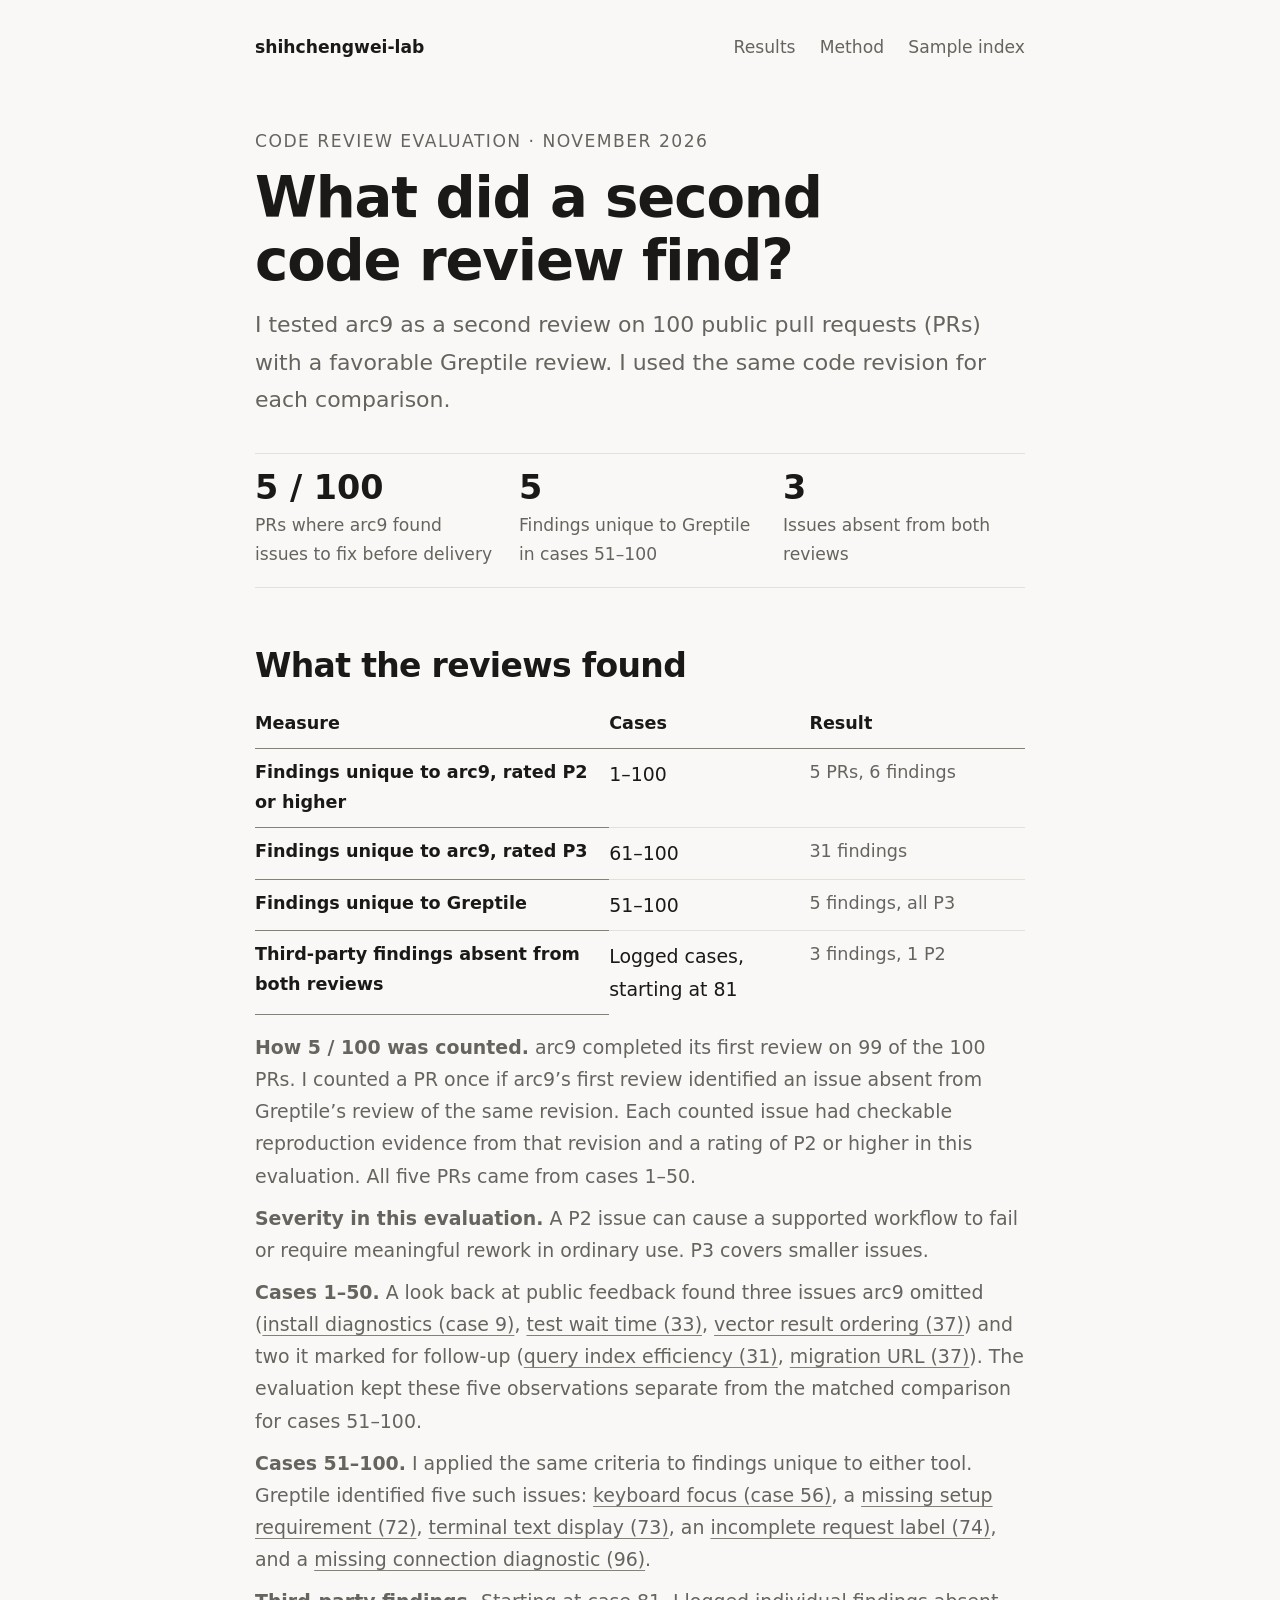
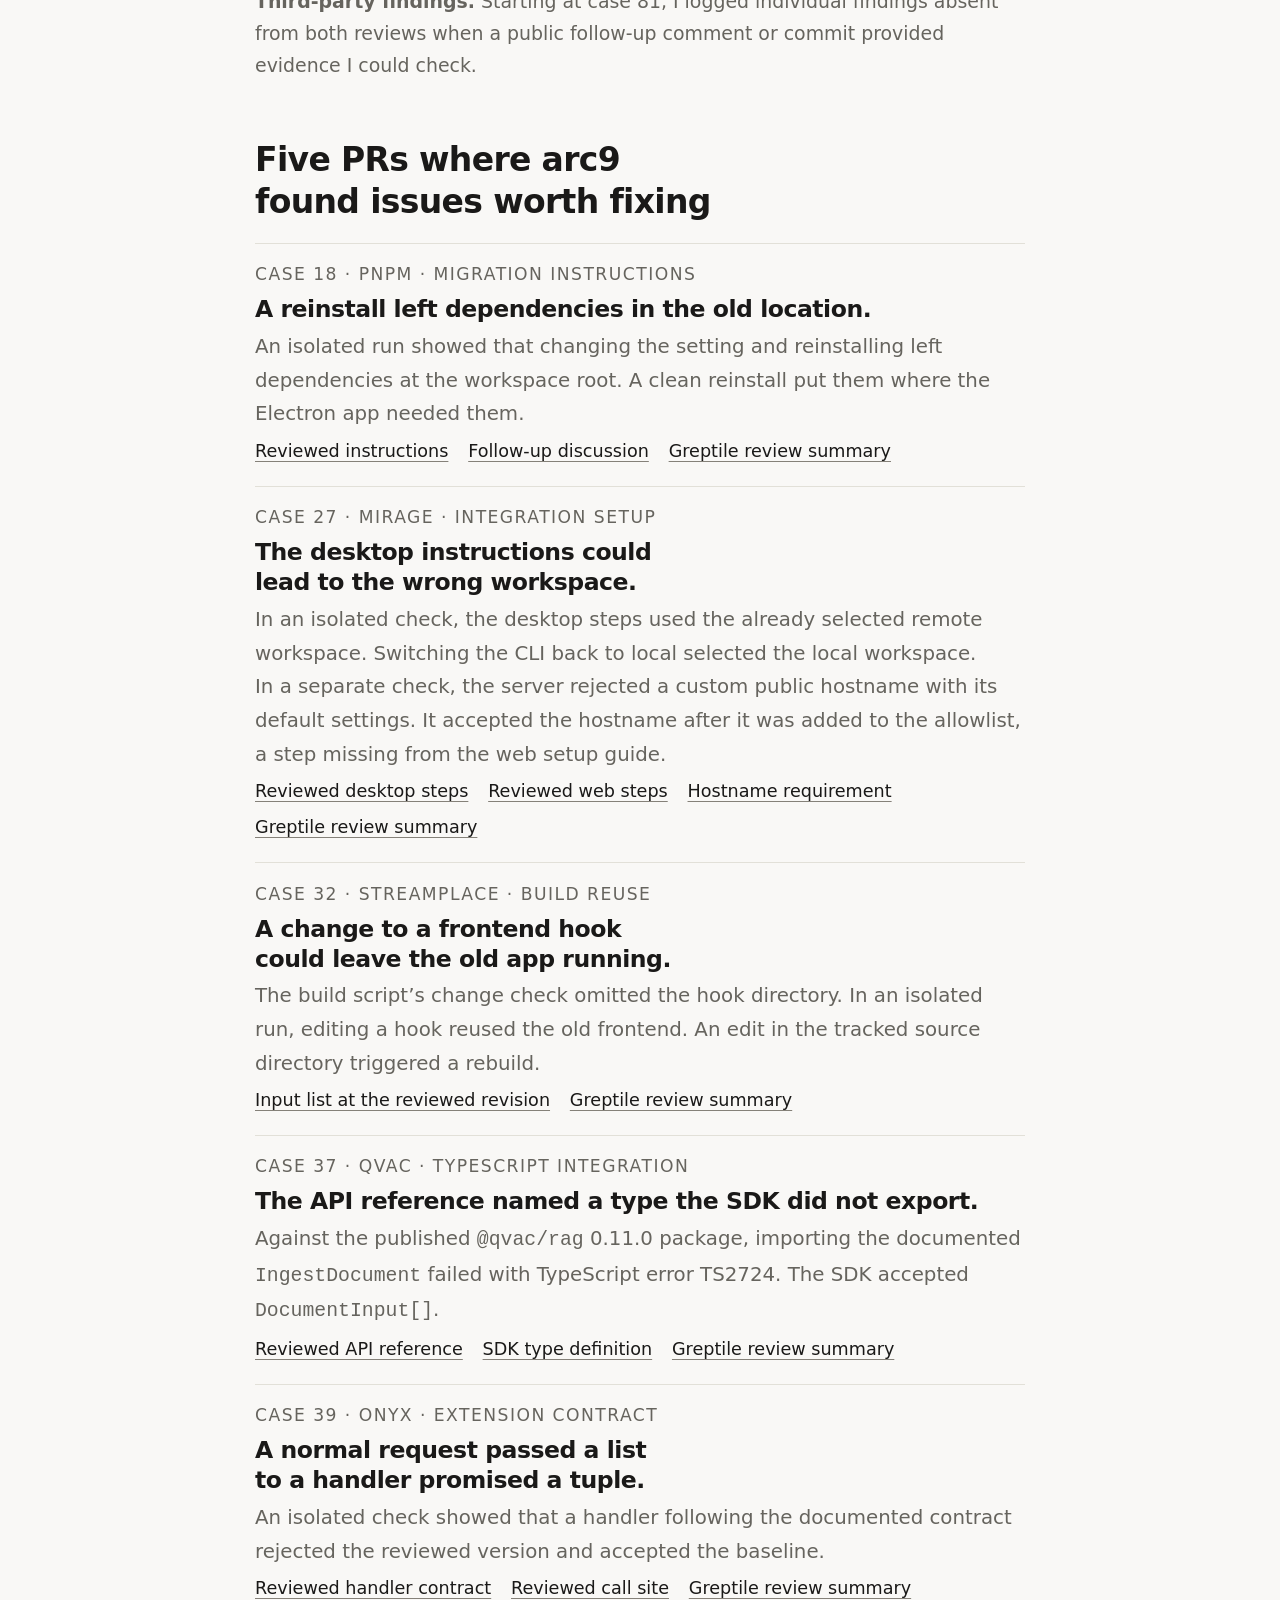
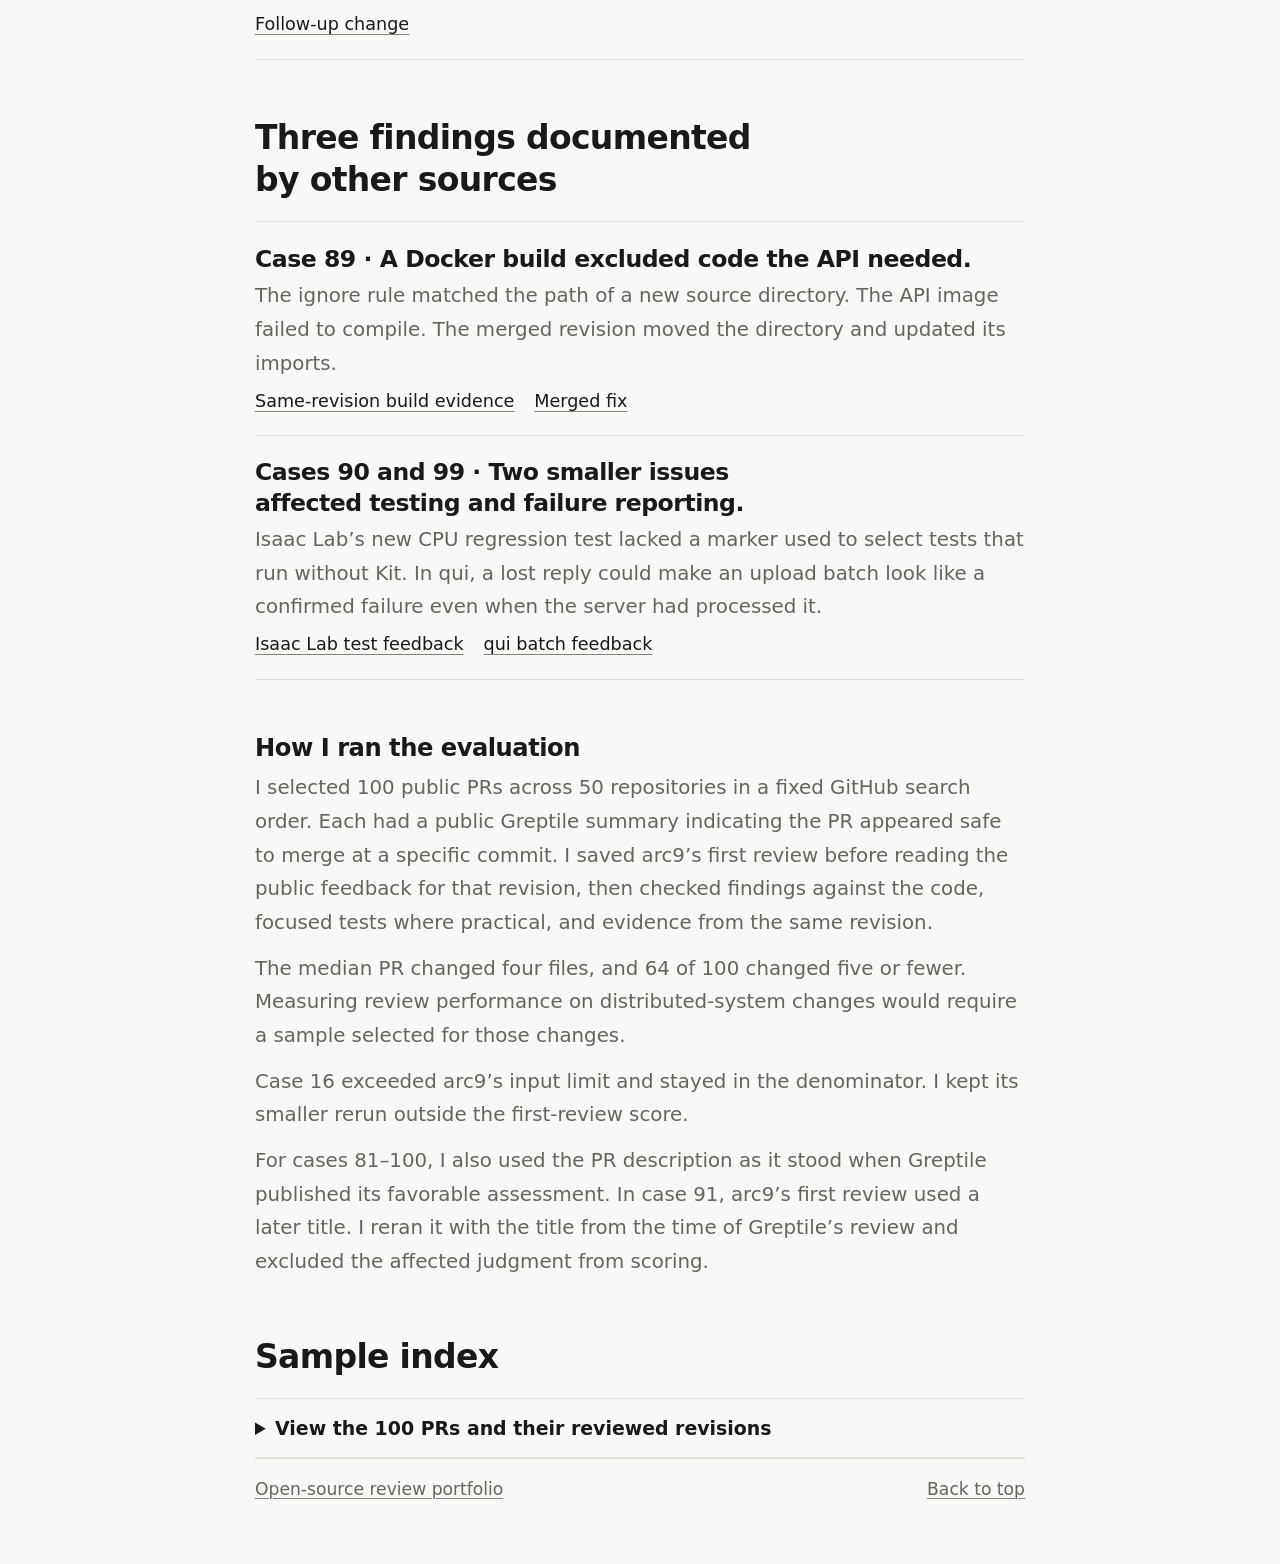
==== commit fe9ace26: "Describe the arc9 benchmark sample size" ====
--- a/arc9-benchmark/index.html
+++ b/arc9-benchmark/index.html
@@ -103,7 +103,8 @@
   <section class="scope" id="method" aria-labelledby="method-title">
     <h2 id="method-title">How I ran the evaluation</h2>
     <p>I selected 100 public PRs across 50 repositories in a fixed GitHub search order. Each had a public Greptile summary indicating the PR appeared safe to merge at a specific commit. I saved arc9’s first review before reading the public feedback for that revision, then checked findings against the code, focused tests where practical, and evidence from the same revision.</p>
-    <p>Case 16 exceeded arc9’s input limit and stayed in the denominator. I kept its smaller rerun outside the first-review score. The results describe this sample of PRs selected for having a favorable Greptile review.</p>
+    <p>The median PR changed four files, and 64 of 100 changed five or fewer. Measuring review performance on distributed-system changes would require a sample selected for those changes.</p>
+    <p>Case 16 exceeded arc9’s input limit and stayed in the denominator. I kept its smaller rerun outside the first-review score.</p>
     <p>For cases 81–100, I also used the PR description as it stood when Greptile published its favorable assessment. In case 91, arc9’s first review used a later title. I reran it with the title from the time of Greptile’s review and excluded the affected judgment from scoring.</p>
   </section>
   <section class="section" id="samples" aria-labelledby="samples-title">
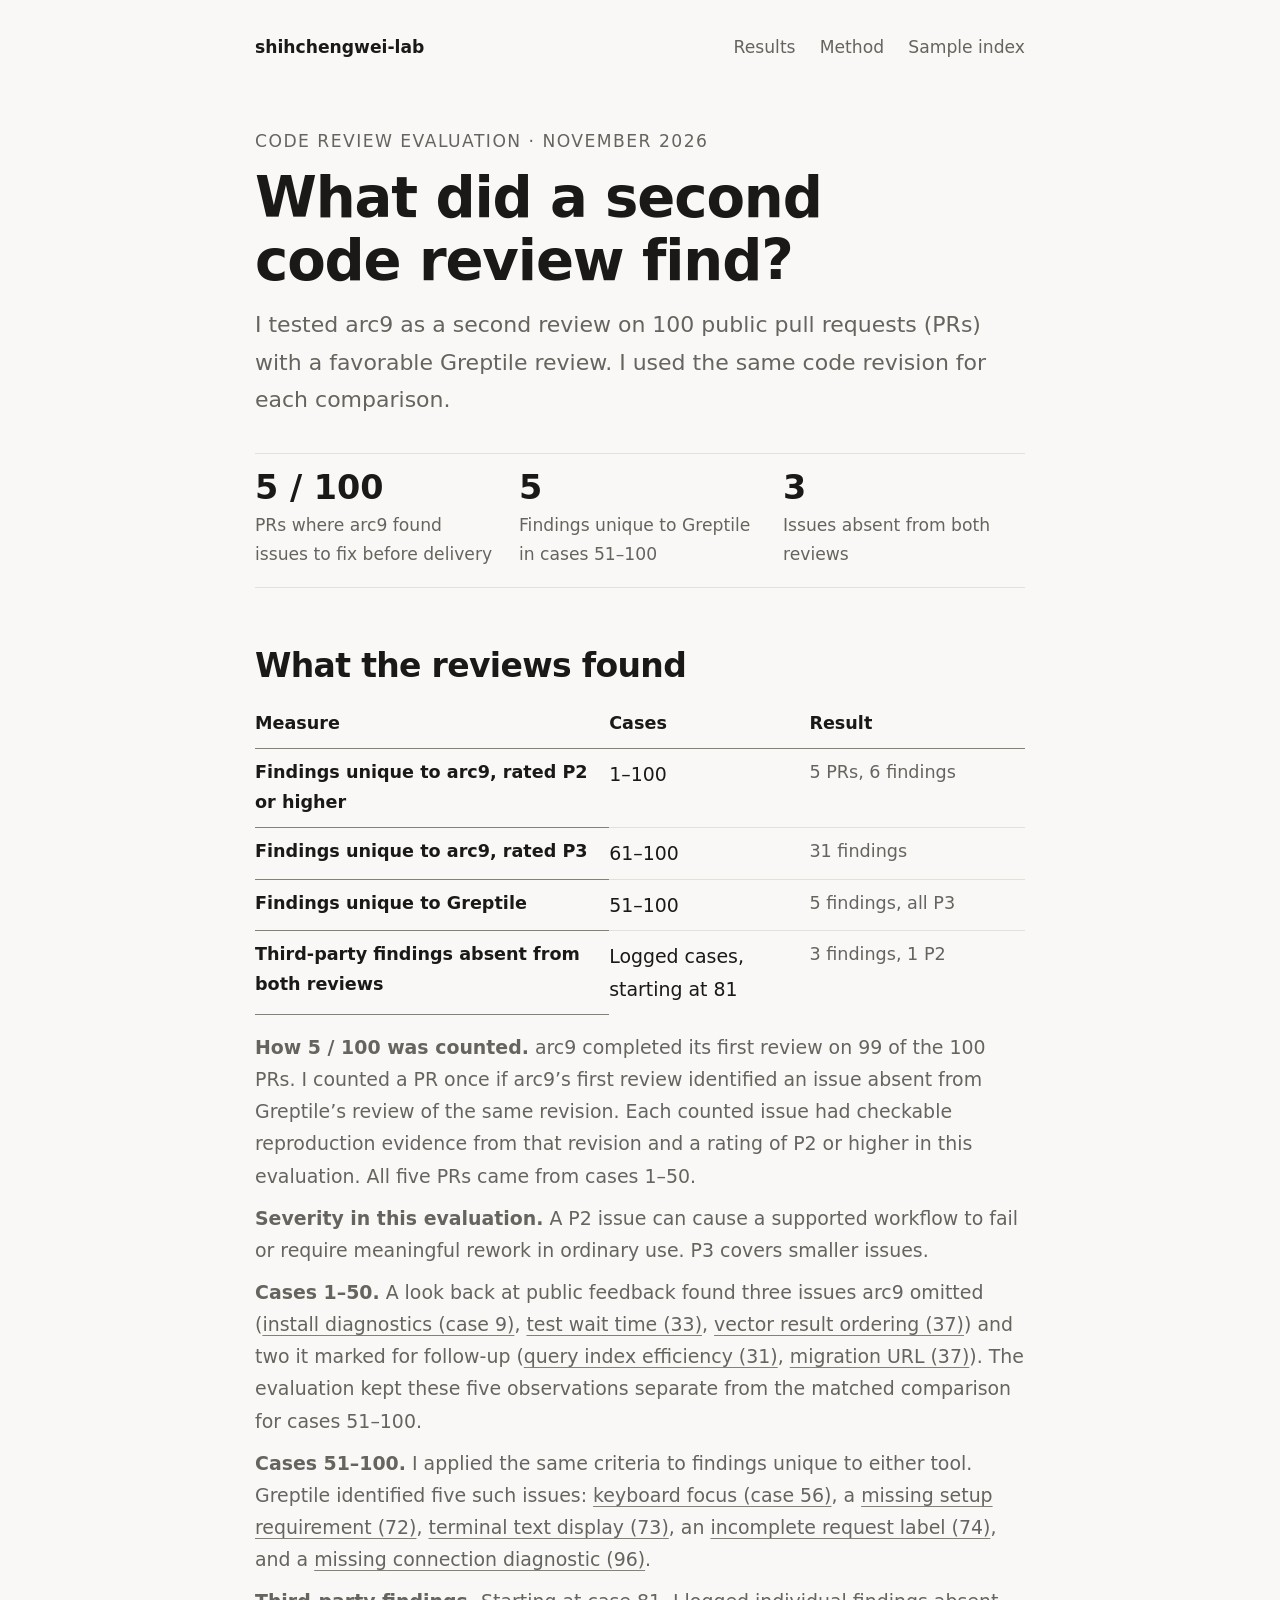
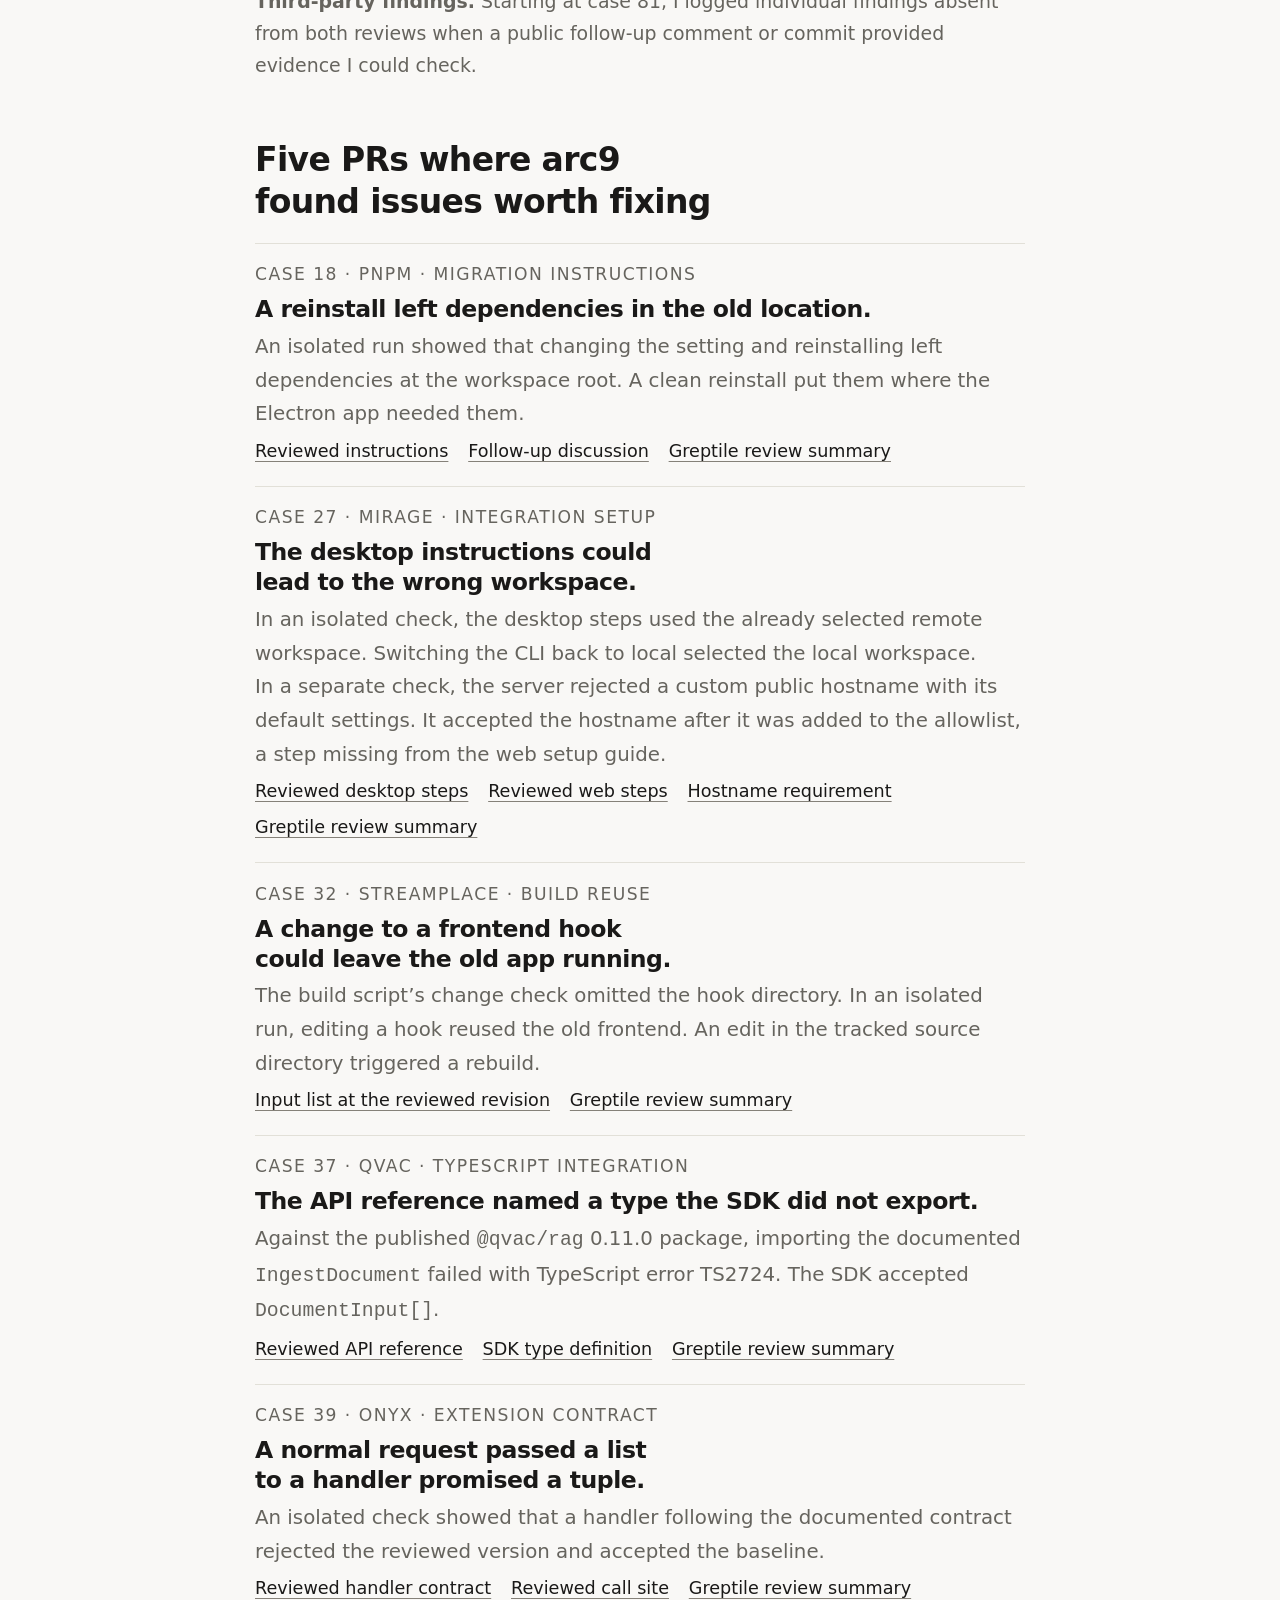
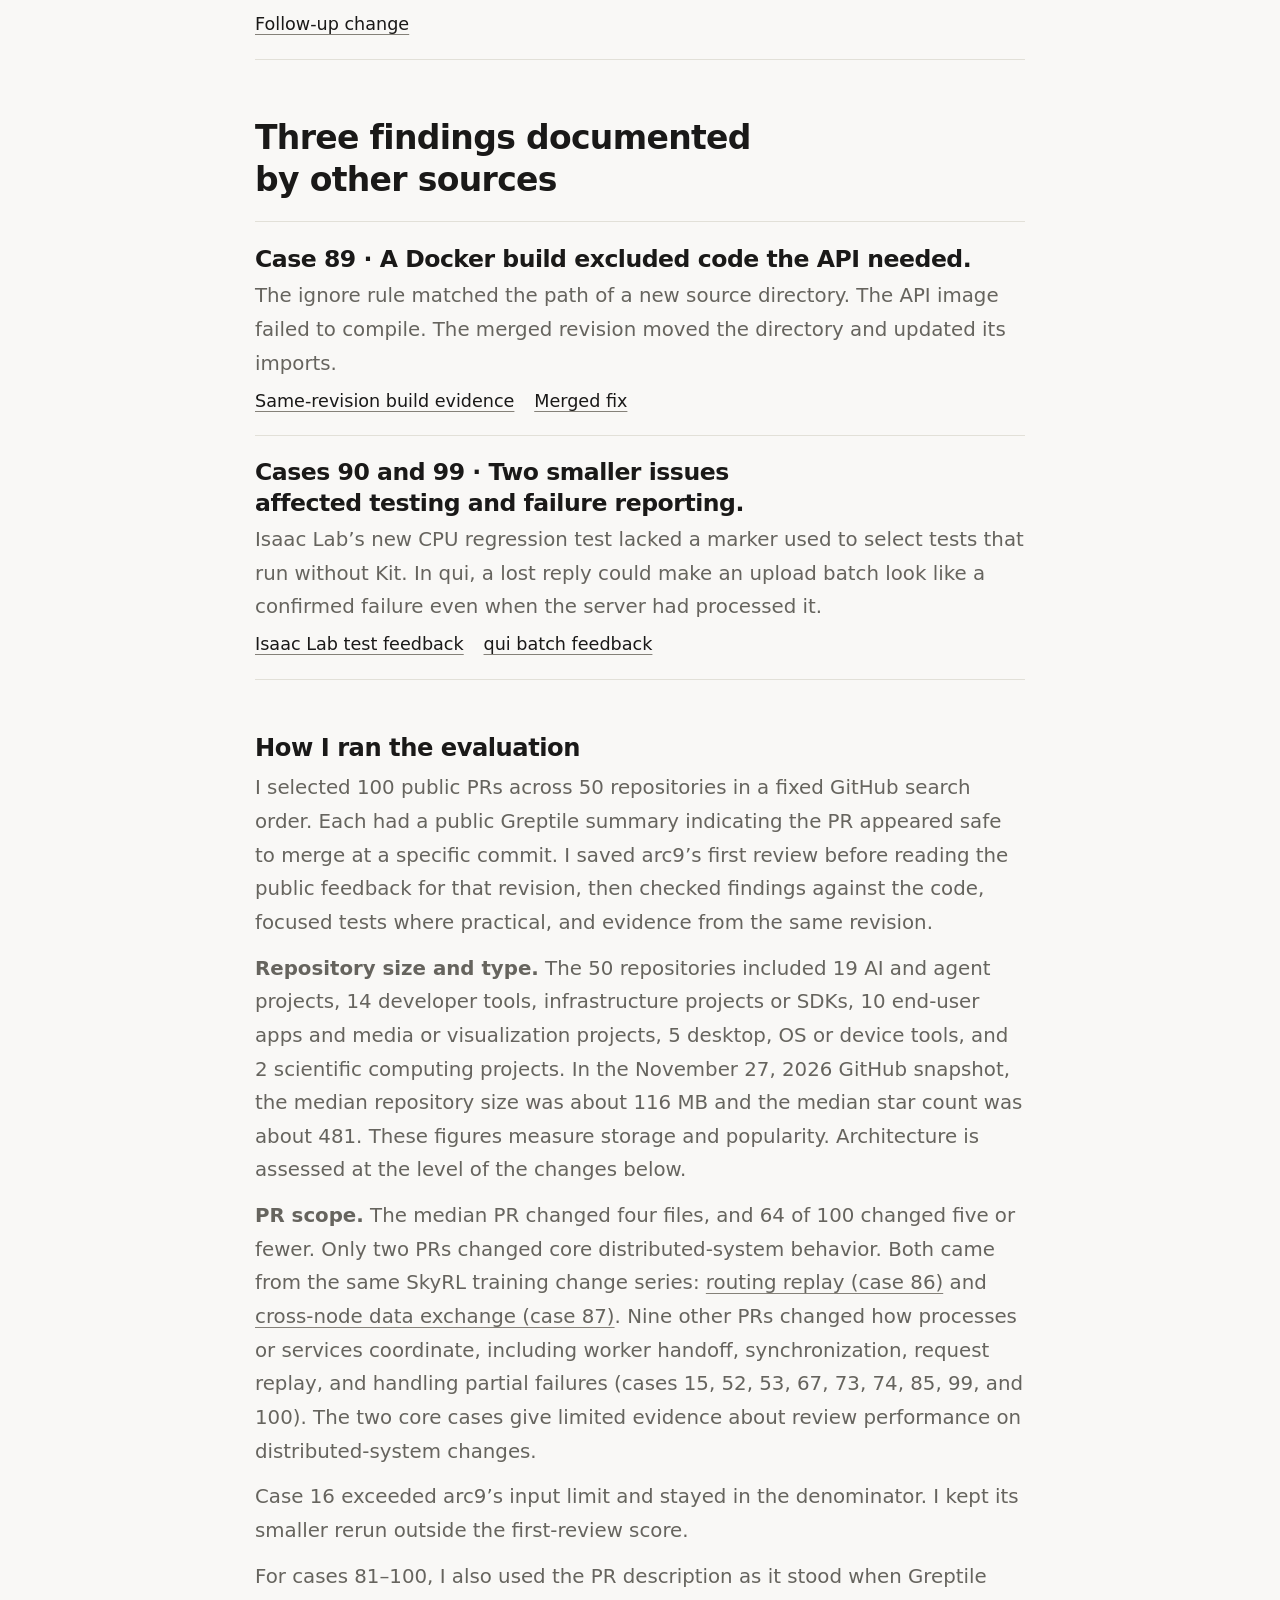
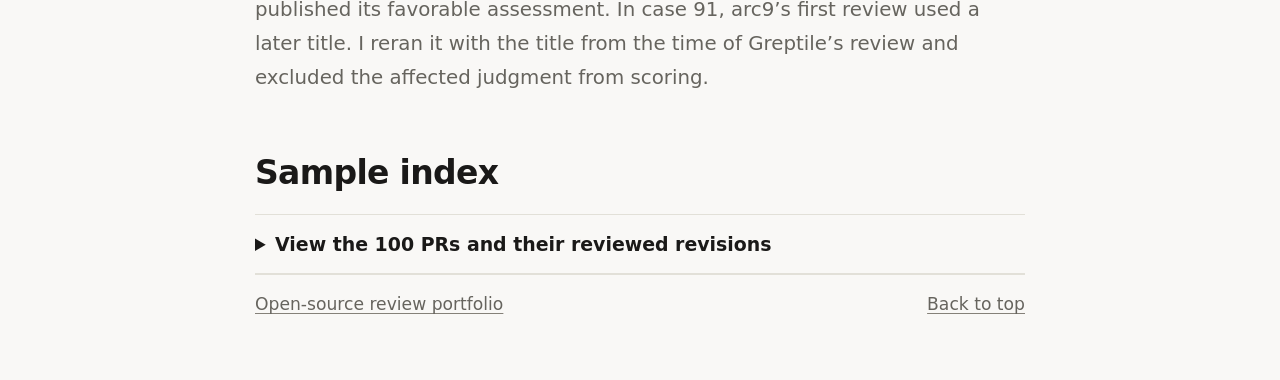
==== commit c1b8c6d5: "Document repository scale and distributed review coverage" ====
--- a/arc9-benchmark/index.html
+++ b/arc9-benchmark/index.html
@@ -103,7 +103,8 @@
   <section class="scope" id="method" aria-labelledby="method-title">
     <h2 id="method-title">How I ran the evaluation</h2>
     <p>I selected 100 public PRs across 50 repositories in a fixed GitHub search order. Each had a public Greptile summary indicating the PR appeared safe to merge at a specific commit. I saved arc9’s first review before reading the public feedback for that revision, then checked findings against the code, focused tests where practical, and evidence from the same revision.</p>
-    <p>The median PR changed four files, and 64 of 100 changed five or fewer. Measuring review performance on distributed-system changes would require a sample selected for those changes.</p>
+    <p><strong>Repository size and type.</strong> The 50 repositories included 19 AI and agent projects, 14 developer tools, infrastructure projects or SDKs, 10 end-user apps and media or visualization projects, 5 desktop, OS or device tools, and 2 scientific computing projects. In the November 27, 2026 GitHub snapshot, the median repository size was about 116 MB and the median star count was about 481. These figures measure storage and popularity. Architecture is assessed at the level of the changes below.</p>
+    <p><strong>PR scope.</strong> The median PR changed four files, and 64 of 100 changed five or fewer. Only two PRs changed core distributed-system behavior. Both came from the same SkyRL training change series: <a href="https://github.com/skyrl-project/SkyRL/pull/2824">routing replay (case 86)</a> and <a href="https://github.com/skyrl-project/SkyRL/pull/2823">cross-node data exchange (case 87)</a>. Nine other PRs changed how processes or services coordinate, including worker handoff, synchronization, request replay, and handling partial failures (cases 15, 52, 53, 67, 73, 74, 85, 99, and 100). The two core cases give limited evidence about review performance on distributed-system changes.</p>
     <p>Case 16 exceeded arc9’s input limit and stayed in the denominator. I kept its smaller rerun outside the first-review score.</p>
     <p>For cases 81–100, I also used the PR description as it stood when Greptile published its favorable assessment. In case 91, arc9’s first review used a later title. I reran it with the title from the time of Greptile’s review and excluded the affected judgment from scoring.</p>
   </section>
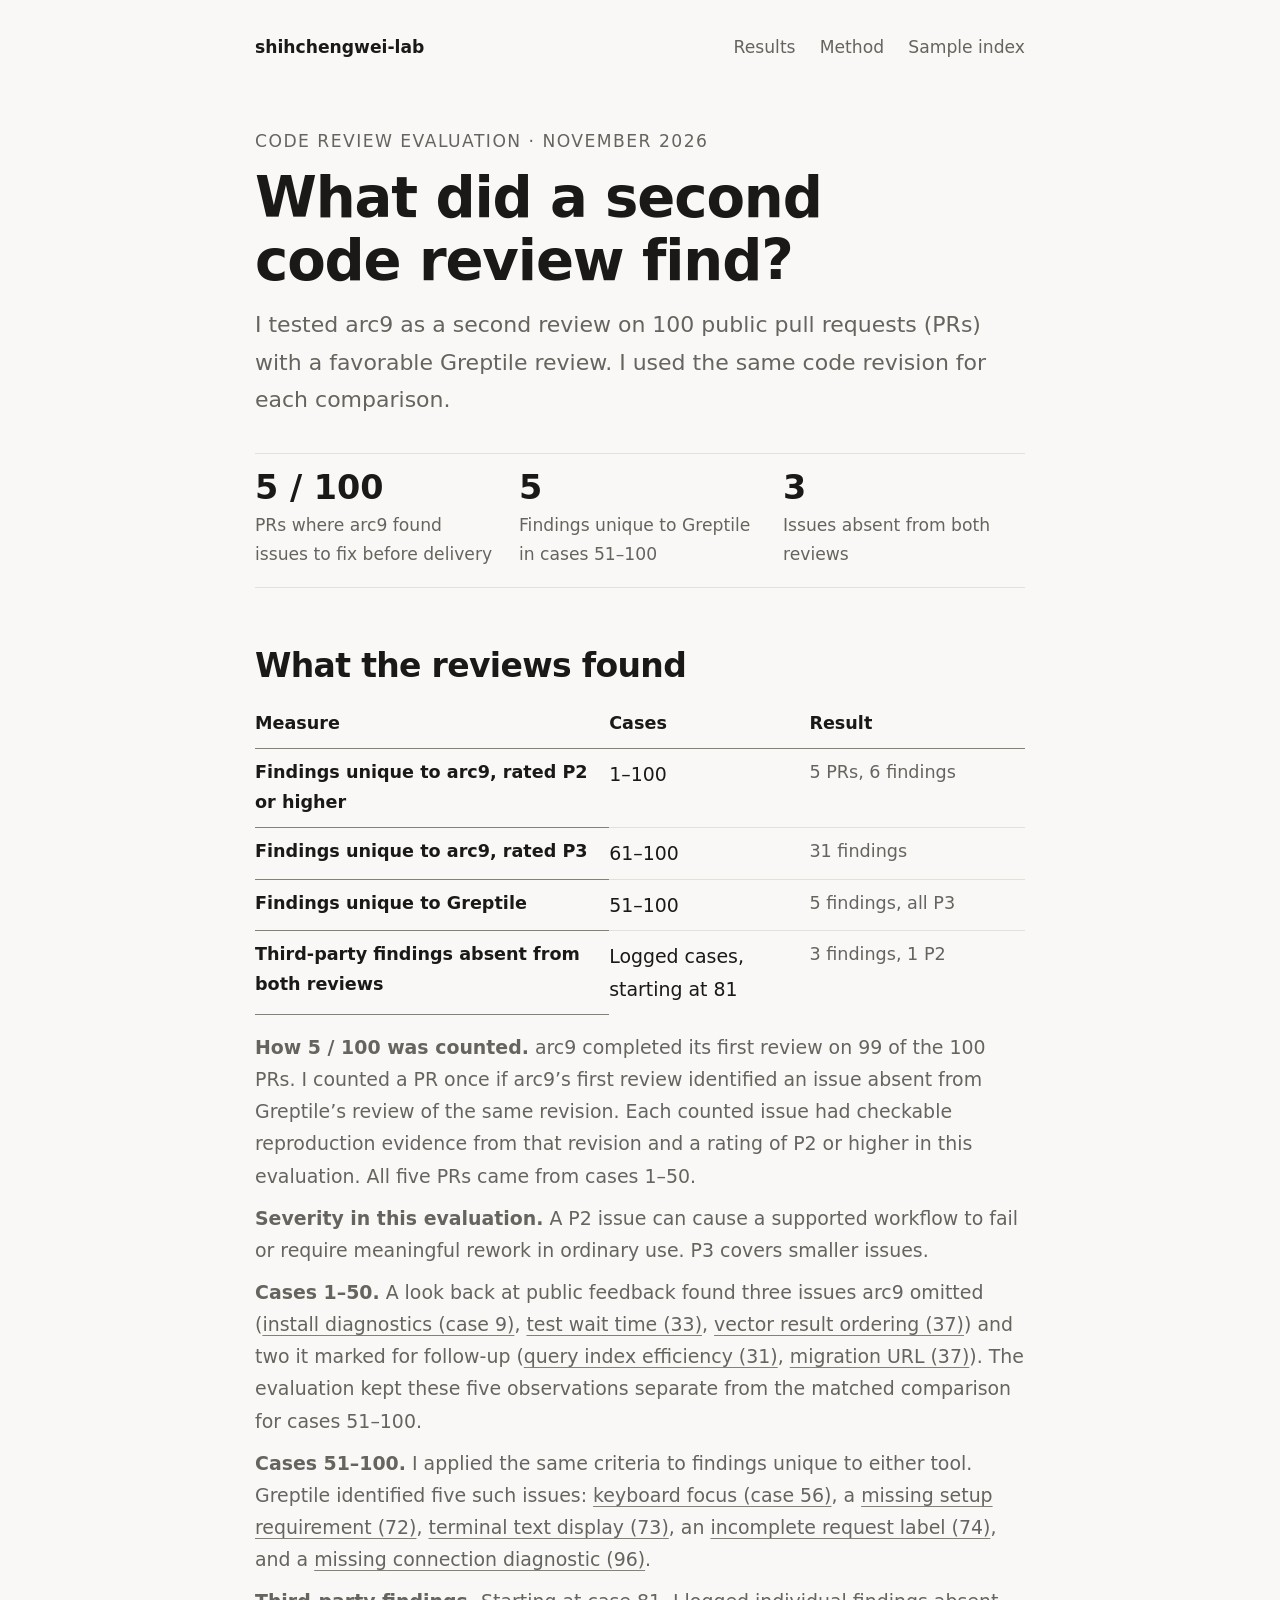
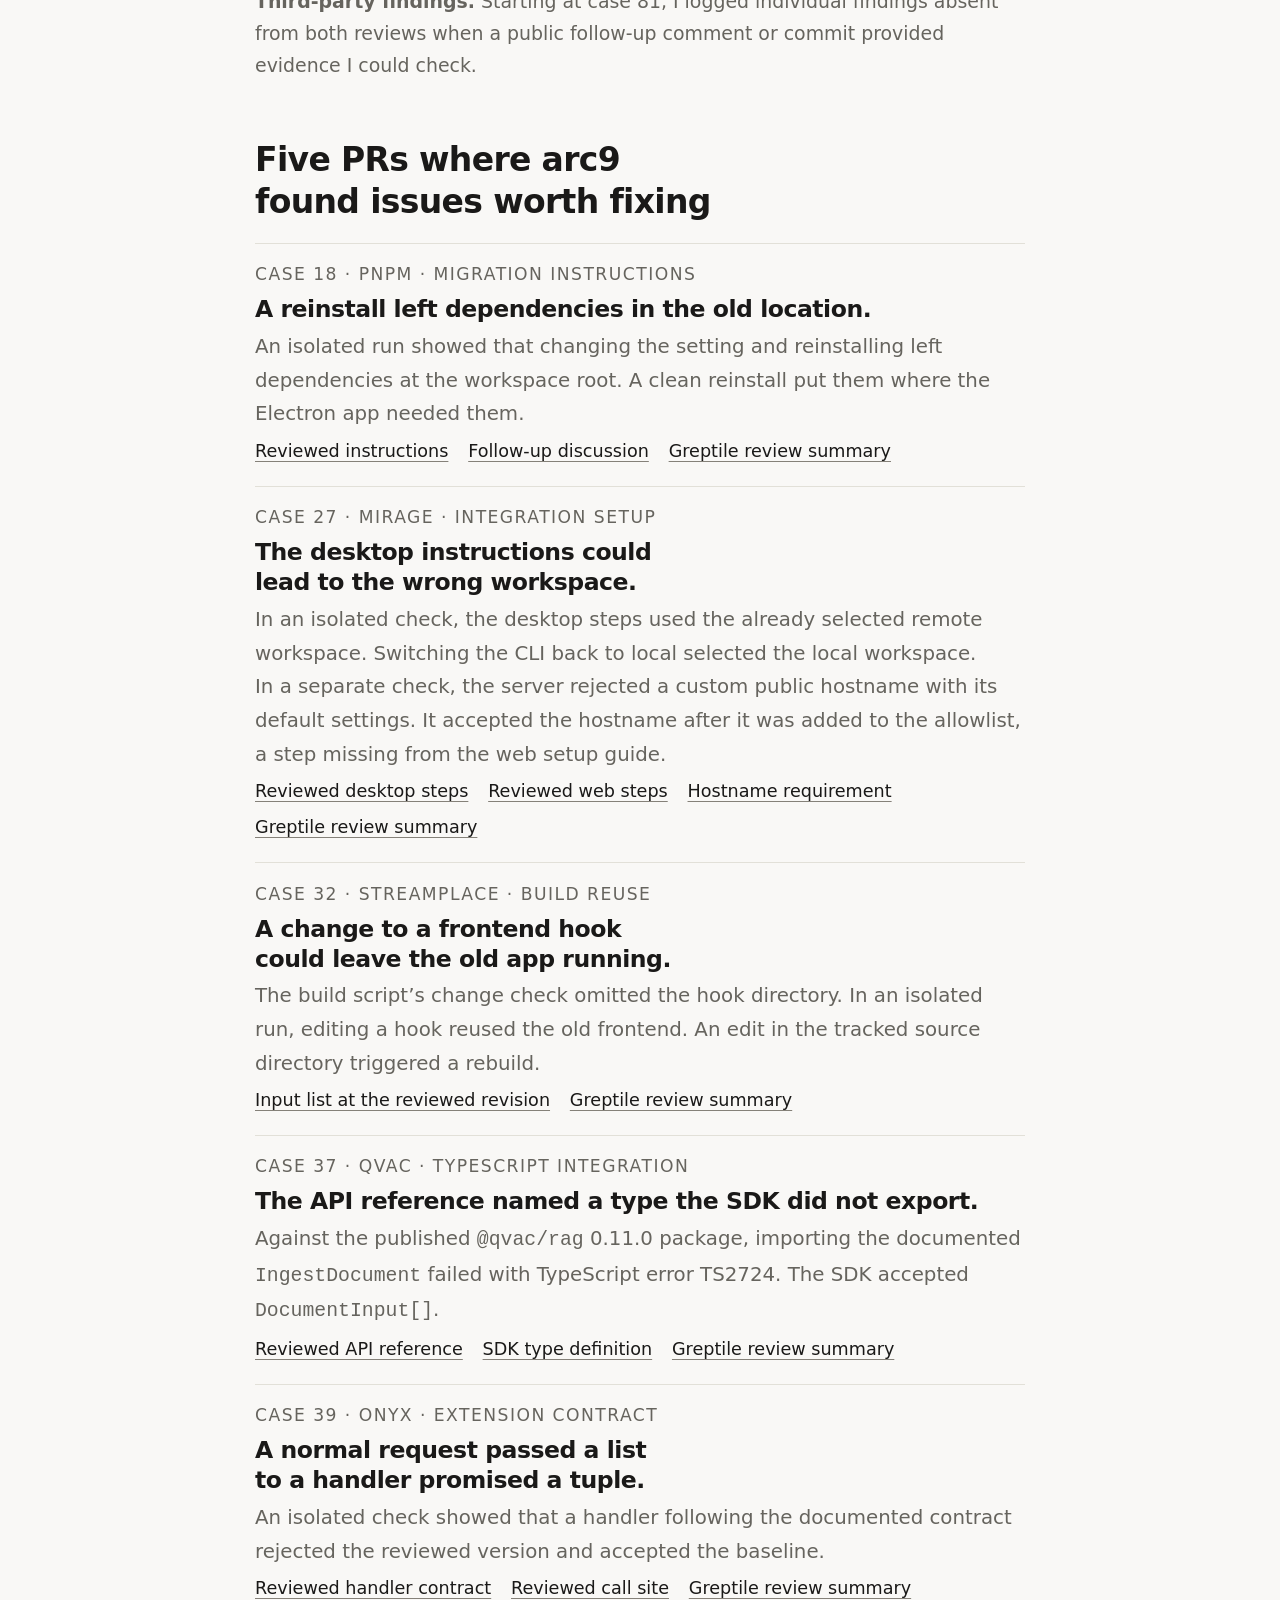
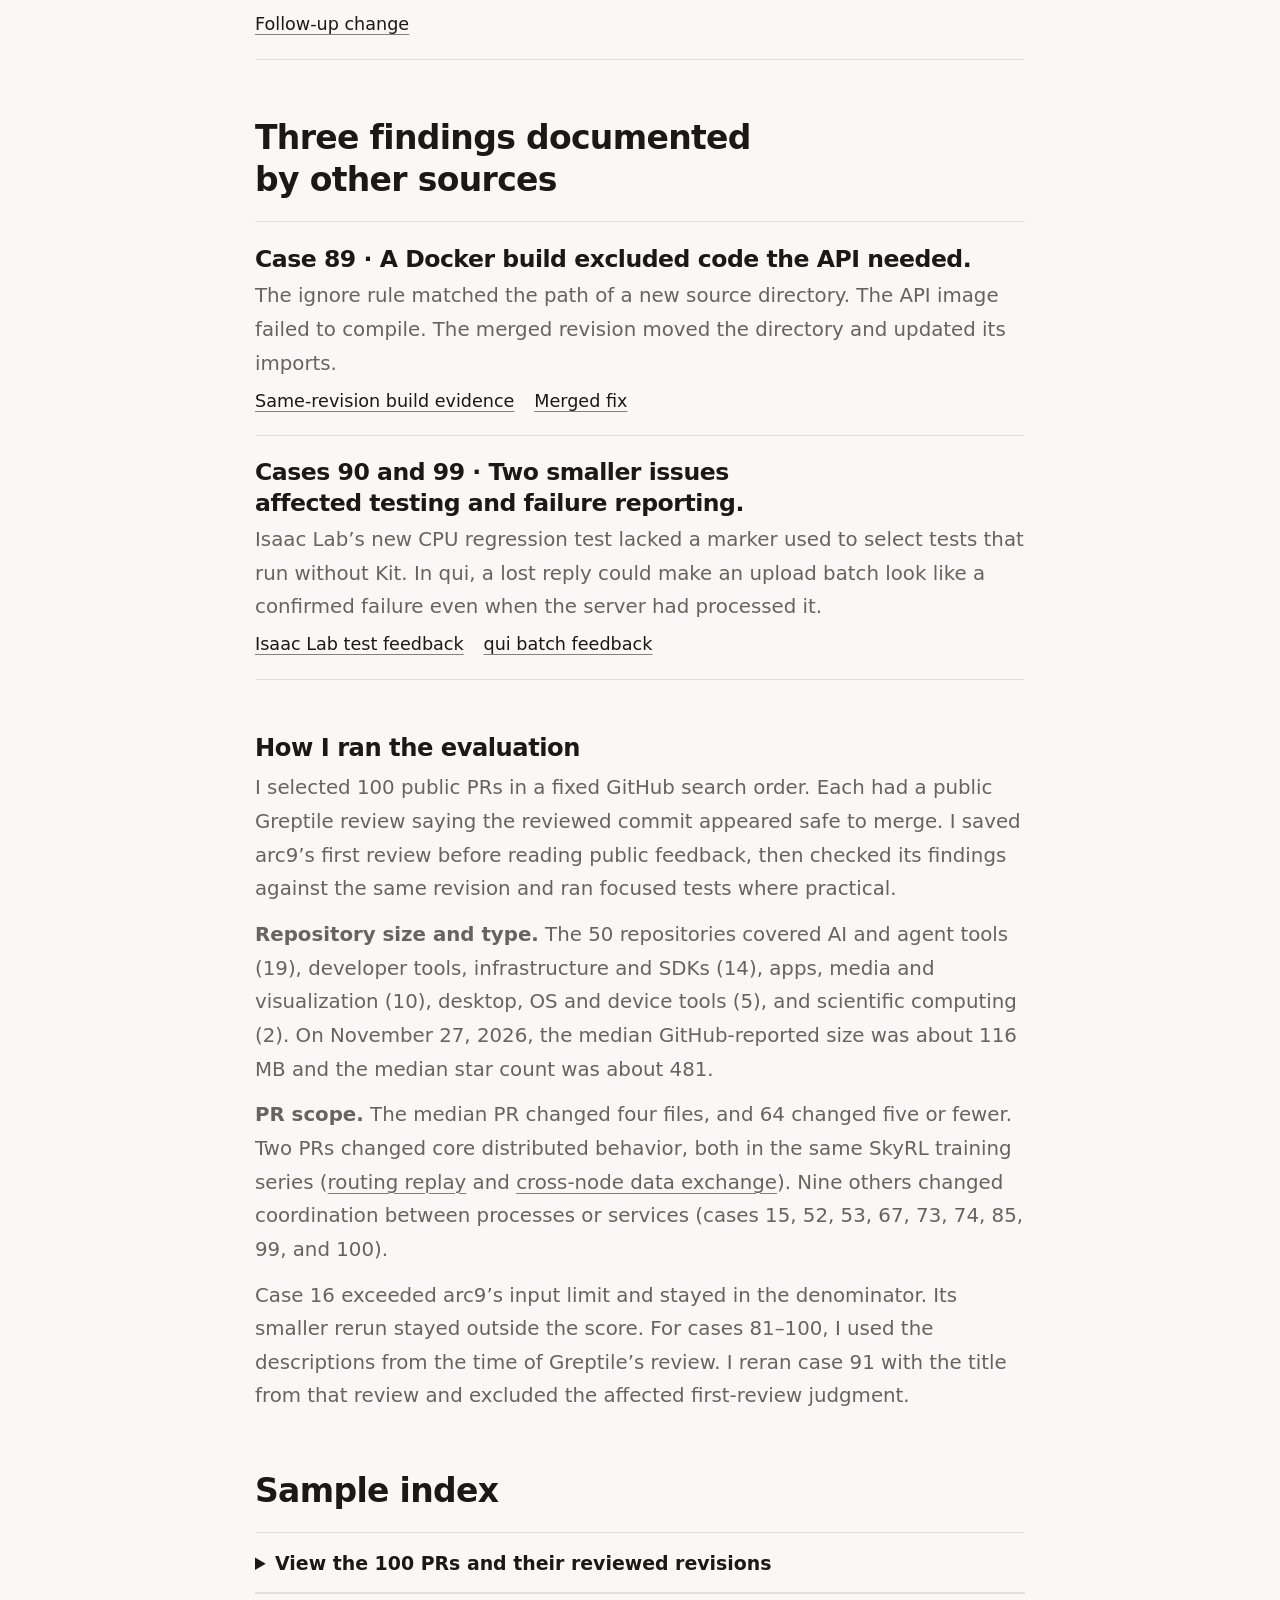
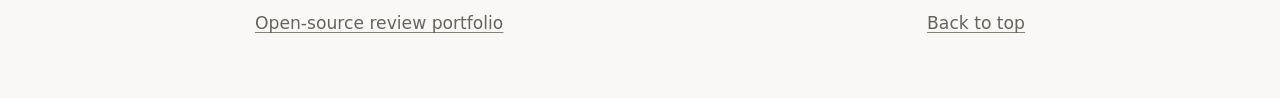
==== commit 3809e352: "Tighten the benchmark method" ====
--- a/arc9-benchmark/index.html
+++ b/arc9-benchmark/index.html
@@ -102,11 +102,10 @@
   </section>
   <section class="scope" id="method" aria-labelledby="method-title">
     <h2 id="method-title">How I ran the evaluation</h2>
-    <p>I selected 100 public PRs across 50 repositories in a fixed GitHub search order. Each had a public Greptile summary indicating the PR appeared safe to merge at a specific commit. I saved arc9’s first review before reading the public feedback for that revision, then checked findings against the code, focused tests where practical, and evidence from the same revision.</p>
-    <p><strong>Repository size and type.</strong> The 50 repositories included 19 AI and agent projects, 14 developer tools, infrastructure projects or SDKs, 10 end-user apps and media or visualization projects, 5 desktop, OS or device tools, and 2 scientific computing projects. In the November 27, 2026 GitHub snapshot, the median repository size was about 116 MB and the median star count was about 481. These figures measure storage and popularity. Architecture is assessed at the level of the changes below.</p>
-    <p><strong>PR scope.</strong> The median PR changed four files, and 64 of 100 changed five or fewer. Only two PRs changed core distributed-system behavior. Both came from the same SkyRL training change series: <a href="https://github.com/skyrl-project/SkyRL/pull/2824">routing replay (case 86)</a> and <a href="https://github.com/skyrl-project/SkyRL/pull/2823">cross-node data exchange (case 87)</a>. Nine other PRs changed how processes or services coordinate, including worker handoff, synchronization, request replay, and handling partial failures (cases 15, 52, 53, 67, 73, 74, 85, 99, and 100). The two core cases give limited evidence about review performance on distributed-system changes.</p>
-    <p>Case 16 exceeded arc9’s input limit and stayed in the denominator. I kept its smaller rerun outside the first-review score.</p>
-    <p>For cases 81–100, I also used the PR description as it stood when Greptile published its favorable assessment. In case 91, arc9’s first review used a later title. I reran it with the title from the time of Greptile’s review and excluded the affected judgment from scoring.</p>
+    <p>I selected 100 public PRs in a fixed GitHub search order. Each had a public Greptile review saying the reviewed commit appeared safe to merge. I saved arc9’s first review before reading public feedback, then checked its findings against the same revision and ran focused tests where practical.</p>
+    <p><strong>Repository size and type.</strong> The 50 repositories covered AI and agent tools (19), developer tools, infrastructure and SDKs (14), apps, media and visualization (10), desktop, OS and device tools (5), and scientific computing (2). On November 27, 2026, the median GitHub-reported size was about 116 MB and the median star count was about 481.</p>
+    <p><strong>PR scope.</strong> The median PR changed four files, and 64 changed five or fewer. Two PRs changed core distributed behavior, both in the same SkyRL training series (<a href="https://github.com/skyrl-project/SkyRL/pull/2824">routing replay</a> and <a href="https://github.com/skyrl-project/SkyRL/pull/2823">cross-node data exchange</a>). Nine others changed coordination between processes or services (cases 15, 52, 53, 67, 73, 74, 85, 99, and 100).</p>
+    <p>Case 16 exceeded arc9’s input limit and stayed in the denominator. Its smaller rerun stayed outside the score. For cases 81–100, I used the descriptions from the time of Greptile’s review. I reran case 91 with the title from that review and excluded the affected first-review judgment.</p>
   </section>
   <section class="section" id="samples" aria-labelledby="samples-title">
     <h2 id="samples-title">Sample index</h2>
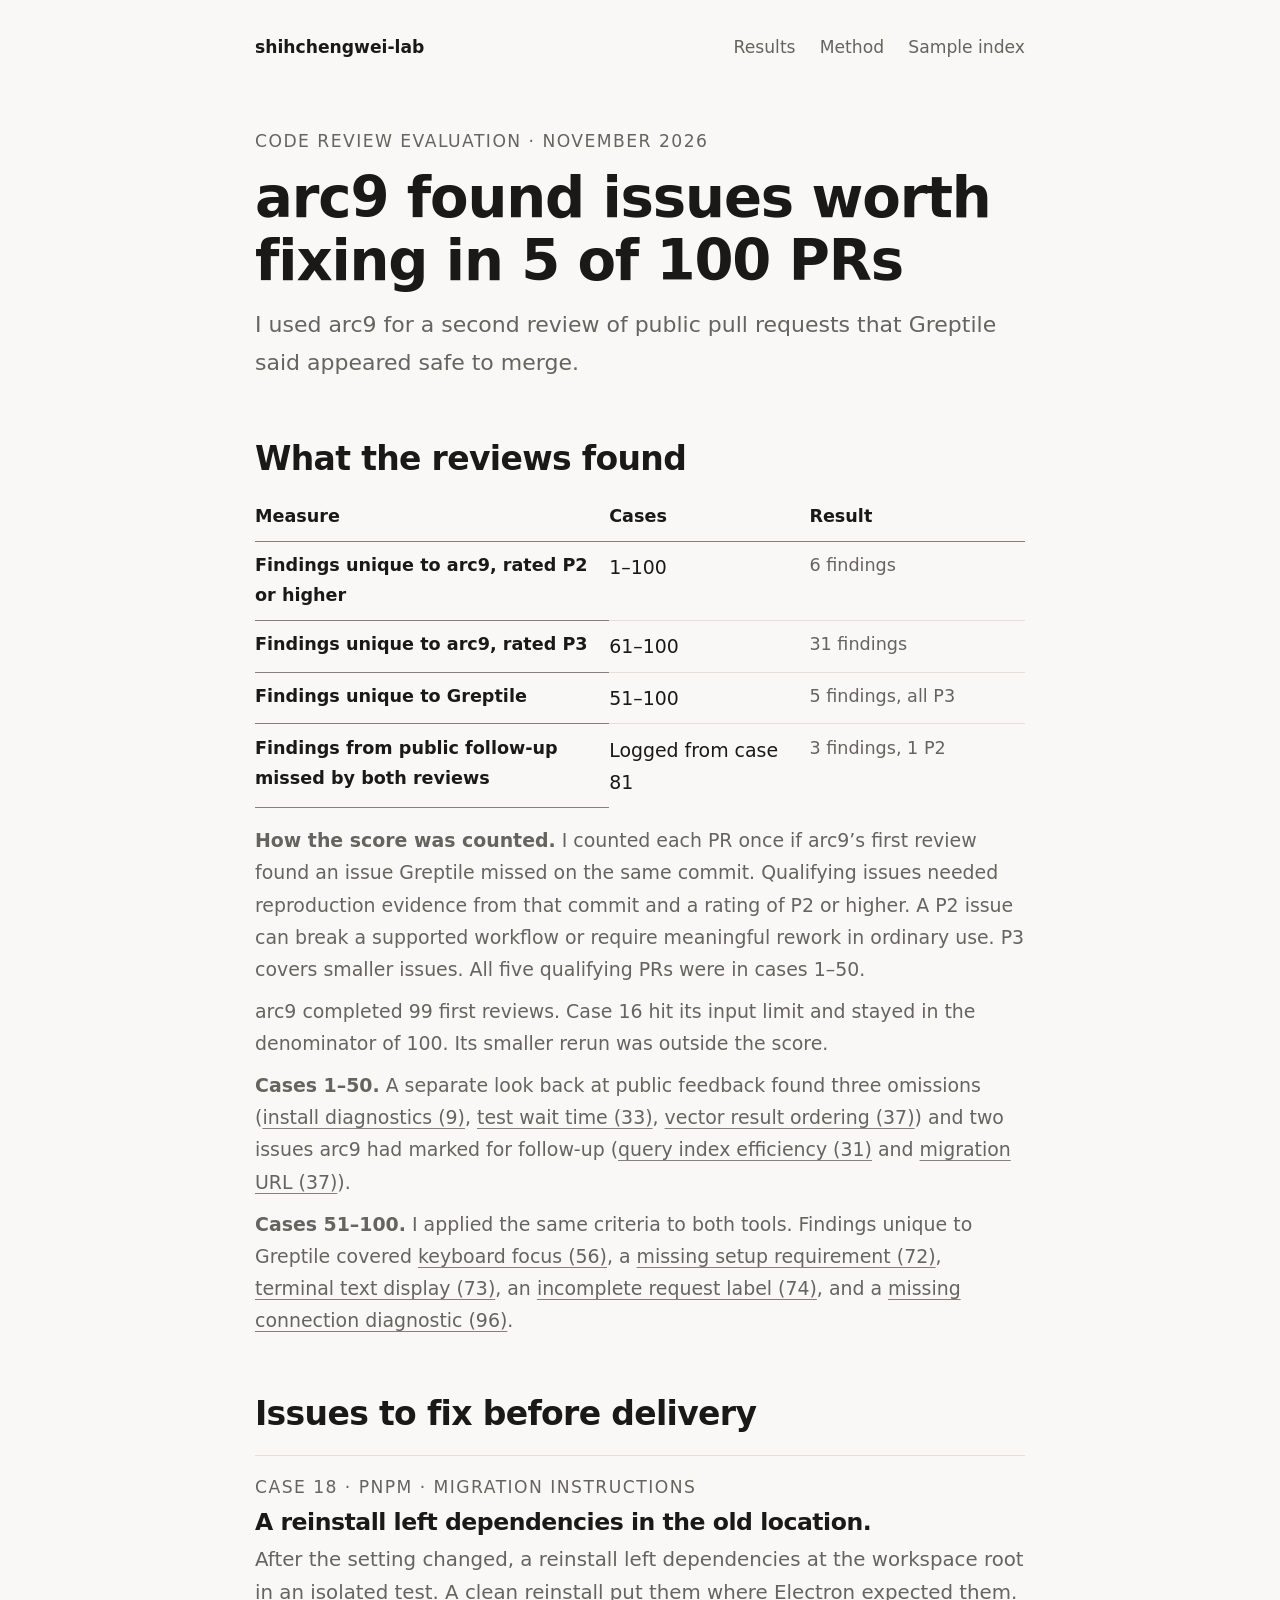
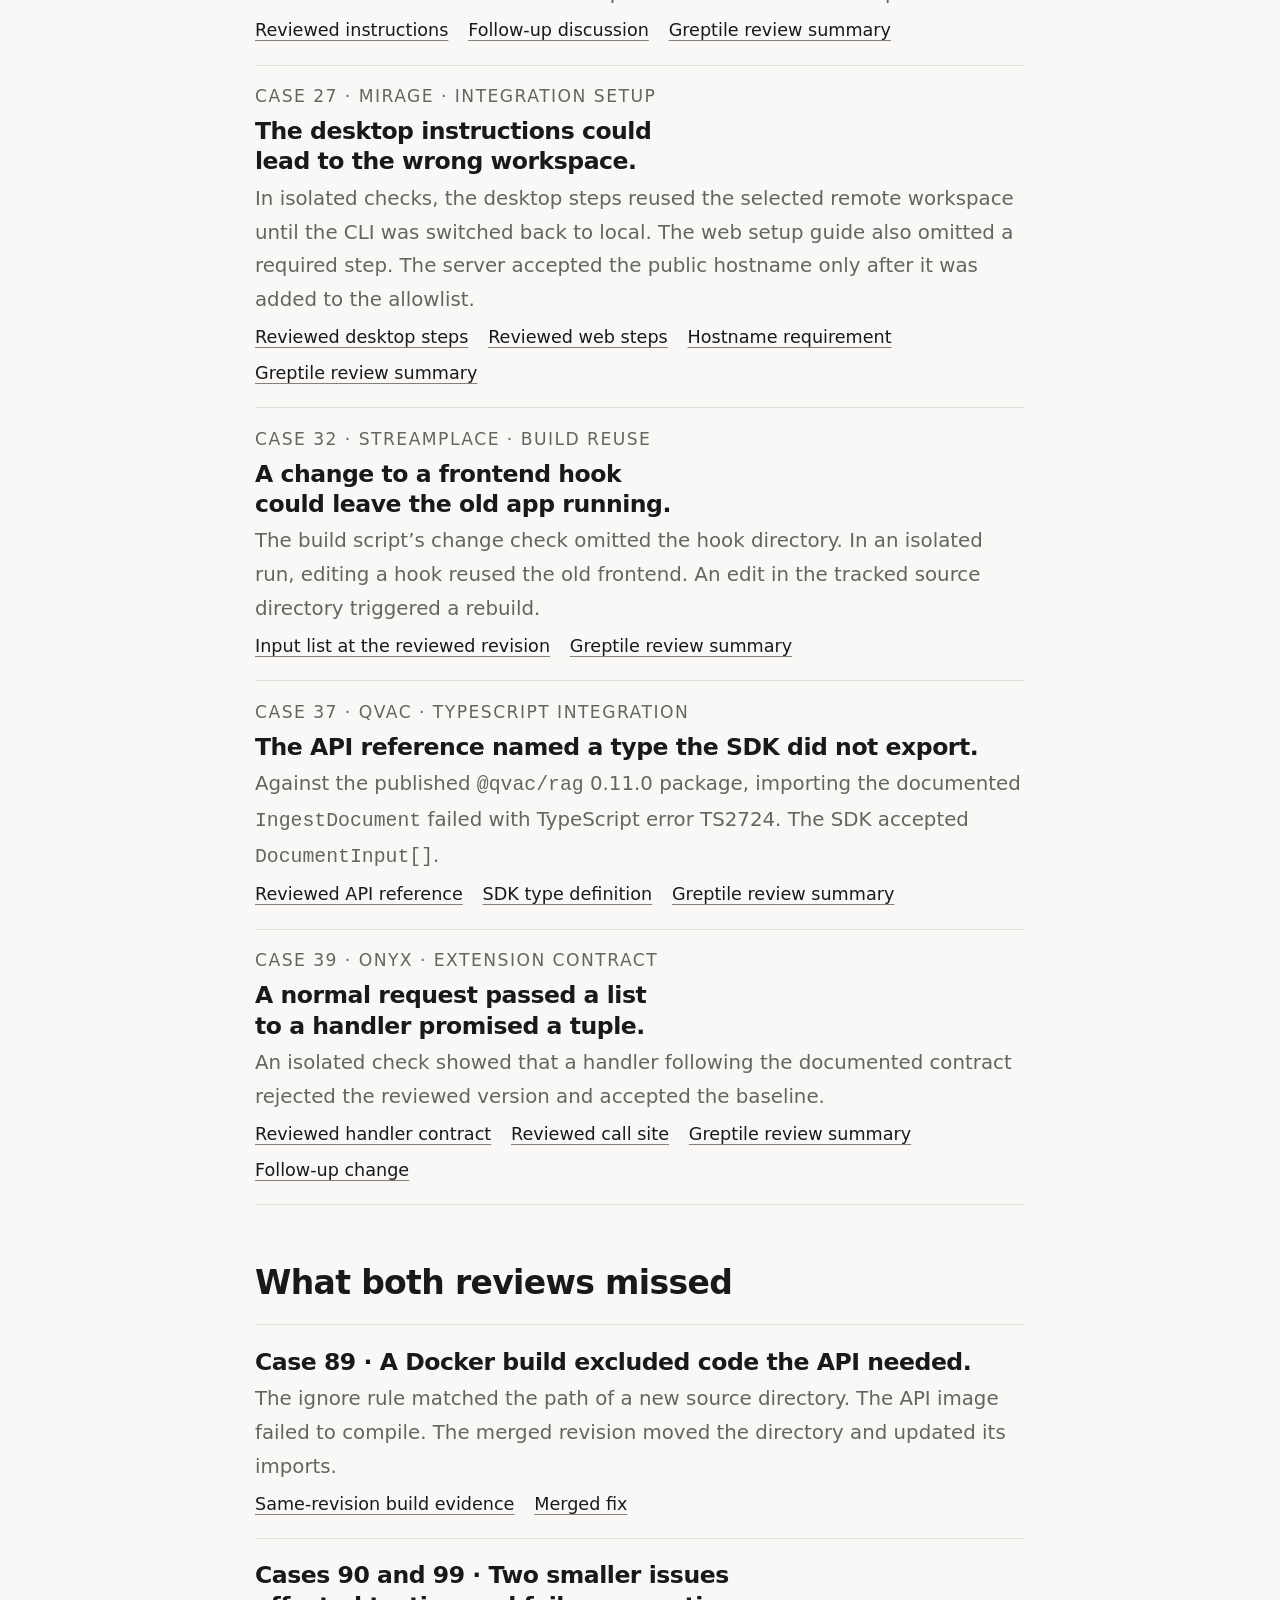
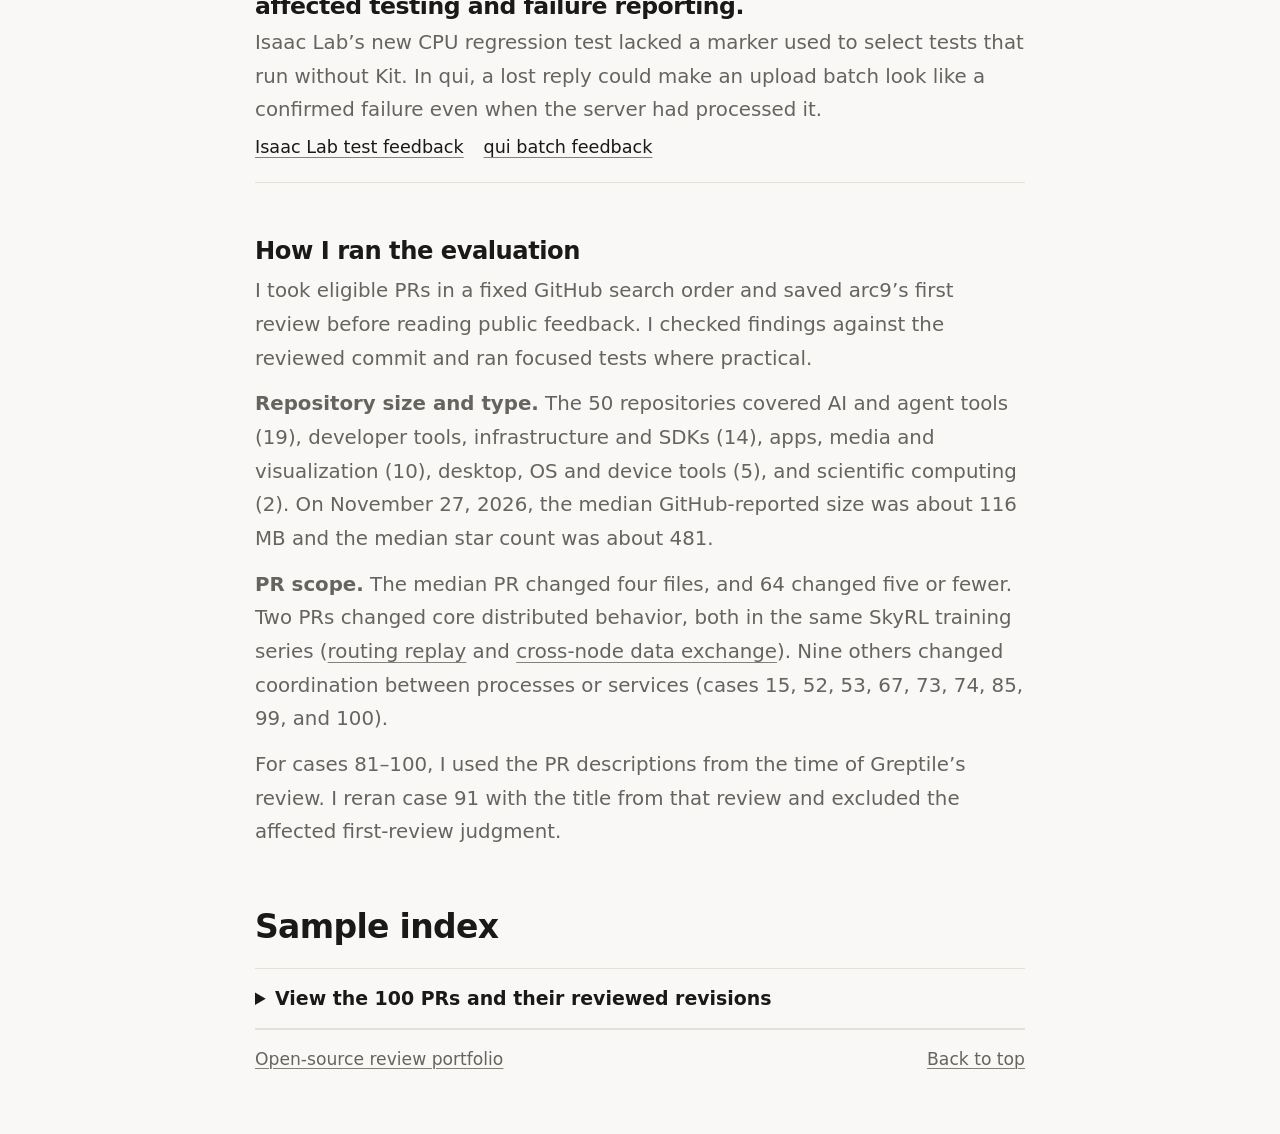
==== commit b976e18a: "Lead the benchmark page with its main result" ====
--- a/arc9-benchmark/index.html
+++ b/arc9-benchmark/index.html
@@ -20,13 +20,8 @@
       <nav aria-label="Page navigation"><a href="#results">Results</a><a href="#method">Method</a><a href="#samples">Sample index</a></nav>
     </div>
     <p class="eyebrow">Code review evaluation · November 2026</p>
-    <h1>What did a second code review find?</h1>
-    <p class="intro">I tested arc9 as a second review on 100 public pull requests (PRs) with a favorable Greptile review. I used the same code revision for each comparison.</p>
-    <div class="stats" aria-label="Evaluation outcome summary">
-      <div><strong>5 / 100</strong><p>PRs where arc9 found issues to fix before delivery</p></div>
-      <div><strong>5</strong><p>Findings unique to Greptile in cases 51–100</p></div>
-      <div><strong>3</strong><p>Issues absent from both reviews</p></div>
-    </div>
+    <h1>arc9 found issues worth fixing in 5 of 100 PRs</h1>
+    <p class="intro">I used arc9 for a second review of public pull requests that Greptile said appeared safe to merge.</p>
   </div>
 </header>
 <main class="wrap" id="main" tabindex="-1">
@@ -35,34 +30,32 @@
     <table class="results" aria-labelledby="results-title">
       <thead><tr><th scope="col">Measure</th><th scope="col">Cases</th><th scope="col">Result</th></tr></thead>
       <tbody>
-        <tr><th scope="row">Findings unique to arc9, rated P2 or higher</th><td>1–100</td><td>5 PRs, 6 findings</td></tr>
+        <tr><th scope="row">Findings unique to arc9, rated P2 or higher</th><td>1–100</td><td>6 findings</td></tr>
         <tr><th scope="row">Findings unique to arc9, rated P3</th><td>61–100</td><td>31 findings</td></tr>
         <tr><th scope="row">Findings unique to Greptile</th><td>51–100</td><td>5 findings, all P3</td></tr>
-        <tr><th scope="row">Third-party findings absent from both reviews</th><td>Logged cases, starting at 81</td><td>3 findings, 1 P2</td></tr>
+        <tr><th scope="row">Findings from public follow-up missed by both reviews</th><td>Logged from case 81</td><td>3 findings, 1 P2</td></tr>
       </tbody>
     </table>
     <div class="result-notes">
-      <p><strong>How 5 / 100 was counted.</strong> arc9 completed its first review on 99 of the 100 PRs. I counted a PR once if arc9’s first review identified an issue absent from Greptile’s review of the same revision. Each counted issue had checkable reproduction evidence from that revision and a rating of P2 or higher in this evaluation. All five PRs came from cases 1–50.</p>
-      <p><strong>Severity in this evaluation.</strong> A P2 issue can cause a supported workflow to fail or require meaningful rework in ordinary use. P3 covers smaller issues.</p>
-      <p><strong>Cases 1–50.</strong> A look back at public feedback found three issues arc9 omitted (<a href="https://github.com/omacom/omarchy-iso/pull/530#discussion_r4702594980">install diagnostics (case 9)</a>, <a href="https://github.com/omacom/omarchy-pkgs/pull/3583#discussion_r4702446692">test wait time (33)</a>, <a href="https://github.com/tetherto/qvac/pull/5987#discussion_r4702441621">vector result ordering (37)</a>) and two it marked for follow-up (<a href="https://github.com/AgentWorkforce/relayhistory/pull/602#discussion_r4702541493">query index efficiency (31)</a>, <a href="https://github.com/tetherto/qvac/pull/5987#discussion_r4702441608">migration URL (37)</a>). The evaluation kept these five observations separate from the matched comparison for cases 51–100.</p>
-      <p><strong>Cases 51–100.</strong> I applied the same criteria to findings unique to either tool. Greptile identified five such issues: <a href="https://github.com/WenyuChiou/agent-board/pull/1875#discussion_r4702369571">keyboard focus (case 56)</a>, a <a href="https://github.com/metalbear-co/mirrord/pull/5342#discussion_r4702352943">missing setup requirement (72)</a>, <a href="https://github.com/metalbear-co/mirrord/blob/2293c687cfedd893c637a4ce72aed4487826bda5/mirrord/cli/src/replay.rs#L280">terminal text display (73)</a>, an <a href="https://github.com/metalbear-co/mirrord/pull/5339#discussion_r4702365889">incomplete request label (74)</a>, and a <a href="https://github.com/sheprd-labs/sheprd/pull/1664#discussion_r4702263941">missing connection diagnostic (96)</a>.</p>
-      <p><strong>Third-party findings.</strong> Starting at case 81, I logged individual findings absent from both reviews when a public follow-up comment or commit provided evidence I could check.</p>
+      <p><strong>How the score was counted.</strong> I counted each PR once if arc9’s first review found an issue Greptile missed on the same commit. Qualifying issues needed reproduction evidence from that commit and a rating of P2 or higher. A P2 issue can break a supported workflow or require meaningful rework in ordinary use. P3 covers smaller issues. All five qualifying PRs were in cases 1–50.</p>
+      <p>arc9 completed 99 first reviews. Case 16 hit its input limit and stayed in the denominator of 100. Its smaller rerun was outside the score.</p>
+      <p><strong>Cases 1–50.</strong> A separate look back at public feedback found three omissions (<a href="https://github.com/omacom/omarchy-iso/pull/530#discussion_r4702594980">install diagnostics (9)</a>, <a href="https://github.com/omacom/omarchy-pkgs/pull/3583#discussion_r4702446692">test wait time (33)</a>, <a href="https://github.com/tetherto/qvac/pull/5987#discussion_r4702441621">vector result ordering (37)</a>) and two issues arc9 had marked for follow-up (<a href="https://github.com/AgentWorkforce/relayhistory/pull/602#discussion_r4702541493">query index efficiency (31)</a> and <a href="https://github.com/tetherto/qvac/pull/5987#discussion_r4702441608">migration URL (37)</a>).</p>
+      <p><strong>Cases 51–100.</strong> I applied the same criteria to both tools. Findings unique to Greptile covered <a href="https://github.com/WenyuChiou/agent-board/pull/1875#discussion_r4702369571">keyboard focus (56)</a>, a <a href="https://github.com/metalbear-co/mirrord/pull/5342#discussion_r4702352943">missing setup requirement (72)</a>, <a href="https://github.com/metalbear-co/mirrord/blob/2293c687cfedd893c637a4ce72aed4487826bda5/mirrord/cli/src/replay.rs#L280">terminal text display (73)</a>, an <a href="https://github.com/metalbear-co/mirrord/pull/5339#discussion_r4702365889">incomplete request label (74)</a>, and a <a href="https://github.com/sheprd-labs/sheprd/pull/1664#discussion_r4702263941">missing connection diagnostic (96)</a>.</p>
     </div>
   </section>
   <section class="section" aria-labelledby="cases-title">
-    <h2 id="cases-title">Five PRs where arc9 found issues worth fixing</h2>
+    <h2 id="cases-title">Issues to fix before delivery</h2>
     <div class="cases">
       <article class="case">
         <p class="eyebrow">Case 18 · pnpm · Migration instructions</p>
         <h3>A reinstall left dependencies in the old location.</h3>
-        <p>An isolated run showed that changing the setting and reinstalling left dependencies at the workspace root. A clean reinstall put them where the Electron app needed them.</p>
+        <p>After the setting changed, a reinstall left dependencies at the workspace root in an isolated test. A clean reinstall put them where Electron expected them.</p>
         <div class="case-links"><a href="https://github.com/pnpm/pnpm/blob/f652cd2ab456389a1ef3782b24be779d76a6f825/pnpm/docs/electron.md#L58">Reviewed instructions</a><a href="https://github.com/pnpm/pnpm/pull/18461#discussion_r4702778291">Follow-up discussion</a><a href="https://github.com/pnpm/pnpm/pull/18461#issuecomment-7179183694">Greptile review summary</a></div>
       </article>
       <article class="case">
         <p class="eyebrow">Case 27 · Mirage · Integration setup</p>
         <h3>The desktop instructions could lead to the wrong workspace.</h3>
-        <p>In an isolated check, the desktop steps used the already selected remote workspace. Switching the CLI back to local selected the local workspace.</p>
-        <p>In a separate check, the server rejected a custom public hostname with its default settings. It accepted the hostname after it was added to the allowlist, a step missing from the web setup guide.</p>
+        <p>In isolated checks, the desktop steps reused the selected remote workspace until the CLI was switched back to local. The web setup guide also omitted a required step. The server accepted the public hostname only after it was added to the allowlist.</p>
         <div class="case-links"><a href="https://github.com/strukto-ai/mirage/blob/b8d42ab2e57d38532faa7b596dded07b3241b1a3/docs/home/agents/lobehub.mdx#L37-L54">Reviewed desktop steps</a><a href="https://github.com/strukto-ai/mirage/blob/b8d42ab2e57d38532faa7b596dded07b3241b1a3/docs/home/agents/lobehub.mdx#L62-L80">Reviewed web steps</a><a href="https://github.com/strukto-ai/mirage/blob/b8d42ab2e57d38532faa7b596dded07b3241b1a3/docs/home/access/http.mdx#L69">Hostname requirement</a><a href="https://github.com/strukto-ai/mirage/pull/2446#issuecomment-7179024668">Greptile review summary</a></div>
       </article>
       <article class="case">
@@ -86,7 +79,7 @@
     </div>
   </section>
   <section class="section" aria-labelledby="misses-title">
-    <h2 id="misses-title">Three findings documented by other sources</h2>
+    <h2 id="misses-title">What both reviews missed</h2>
     <div class="cases">
       <article class="case">
         <h3>Case 89 · A Docker build excluded code the API needed.</h3>
@@ -102,10 +95,10 @@
   </section>
   <section class="scope" id="method" aria-labelledby="method-title">
     <h2 id="method-title">How I ran the evaluation</h2>
-    <p>I selected 100 public PRs in a fixed GitHub search order. Each had a public Greptile review saying the reviewed commit appeared safe to merge. I saved arc9’s first review before reading public feedback, then checked its findings against the same revision and ran focused tests where practical.</p>
+    <p>I took eligible PRs in a fixed GitHub search order and saved arc9’s first review before reading public feedback. I checked findings against the reviewed commit and ran focused tests where practical.</p>
     <p><strong>Repository size and type.</strong> The 50 repositories covered AI and agent tools (19), developer tools, infrastructure and SDKs (14), apps, media and visualization (10), desktop, OS and device tools (5), and scientific computing (2). On November 27, 2026, the median GitHub-reported size was about 116 MB and the median star count was about 481.</p>
     <p><strong>PR scope.</strong> The median PR changed four files, and 64 changed five or fewer. Two PRs changed core distributed behavior, both in the same SkyRL training series (<a href="https://github.com/skyrl-project/SkyRL/pull/2824">routing replay</a> and <a href="https://github.com/skyrl-project/SkyRL/pull/2823">cross-node data exchange</a>). Nine others changed coordination between processes or services (cases 15, 52, 53, 67, 73, 74, 85, 99, and 100).</p>
-    <p>Case 16 exceeded arc9’s input limit and stayed in the denominator. Its smaller rerun stayed outside the score. For cases 81–100, I used the descriptions from the time of Greptile’s review. I reran case 91 with the title from that review and excluded the affected first-review judgment.</p>
+    <p>For cases 81–100, I used the PR descriptions from the time of Greptile’s review. I reran case 91 with the title from that review and excluded the affected first-review judgment.</p>
   </section>
   <section class="section" id="samples" aria-labelledby="samples-title">
     <h2 id="samples-title">Sample index</h2>
--- a/site.css
+++ b/site.css
@@ -185,7 +185,6 @@
   .benchmark .results th:first-child { width: 46%; }
   .benchmark .results th:nth-child(2) { width: 26%; }
   .benchmark .results td:last-child { font-variant-numeric: tabular-nums; }
-  .benchmark .stats p { overflow-wrap: anywhere; }
   .benchmark .result-notes { margin-top: .75rem; color: var(--muted); font-size: .86rem; }
   .benchmark .result-notes p + p { margin-top: .45rem; }
   .benchmark .sample-index { margin-top: .9rem; border-block: 1px solid var(--rule); }
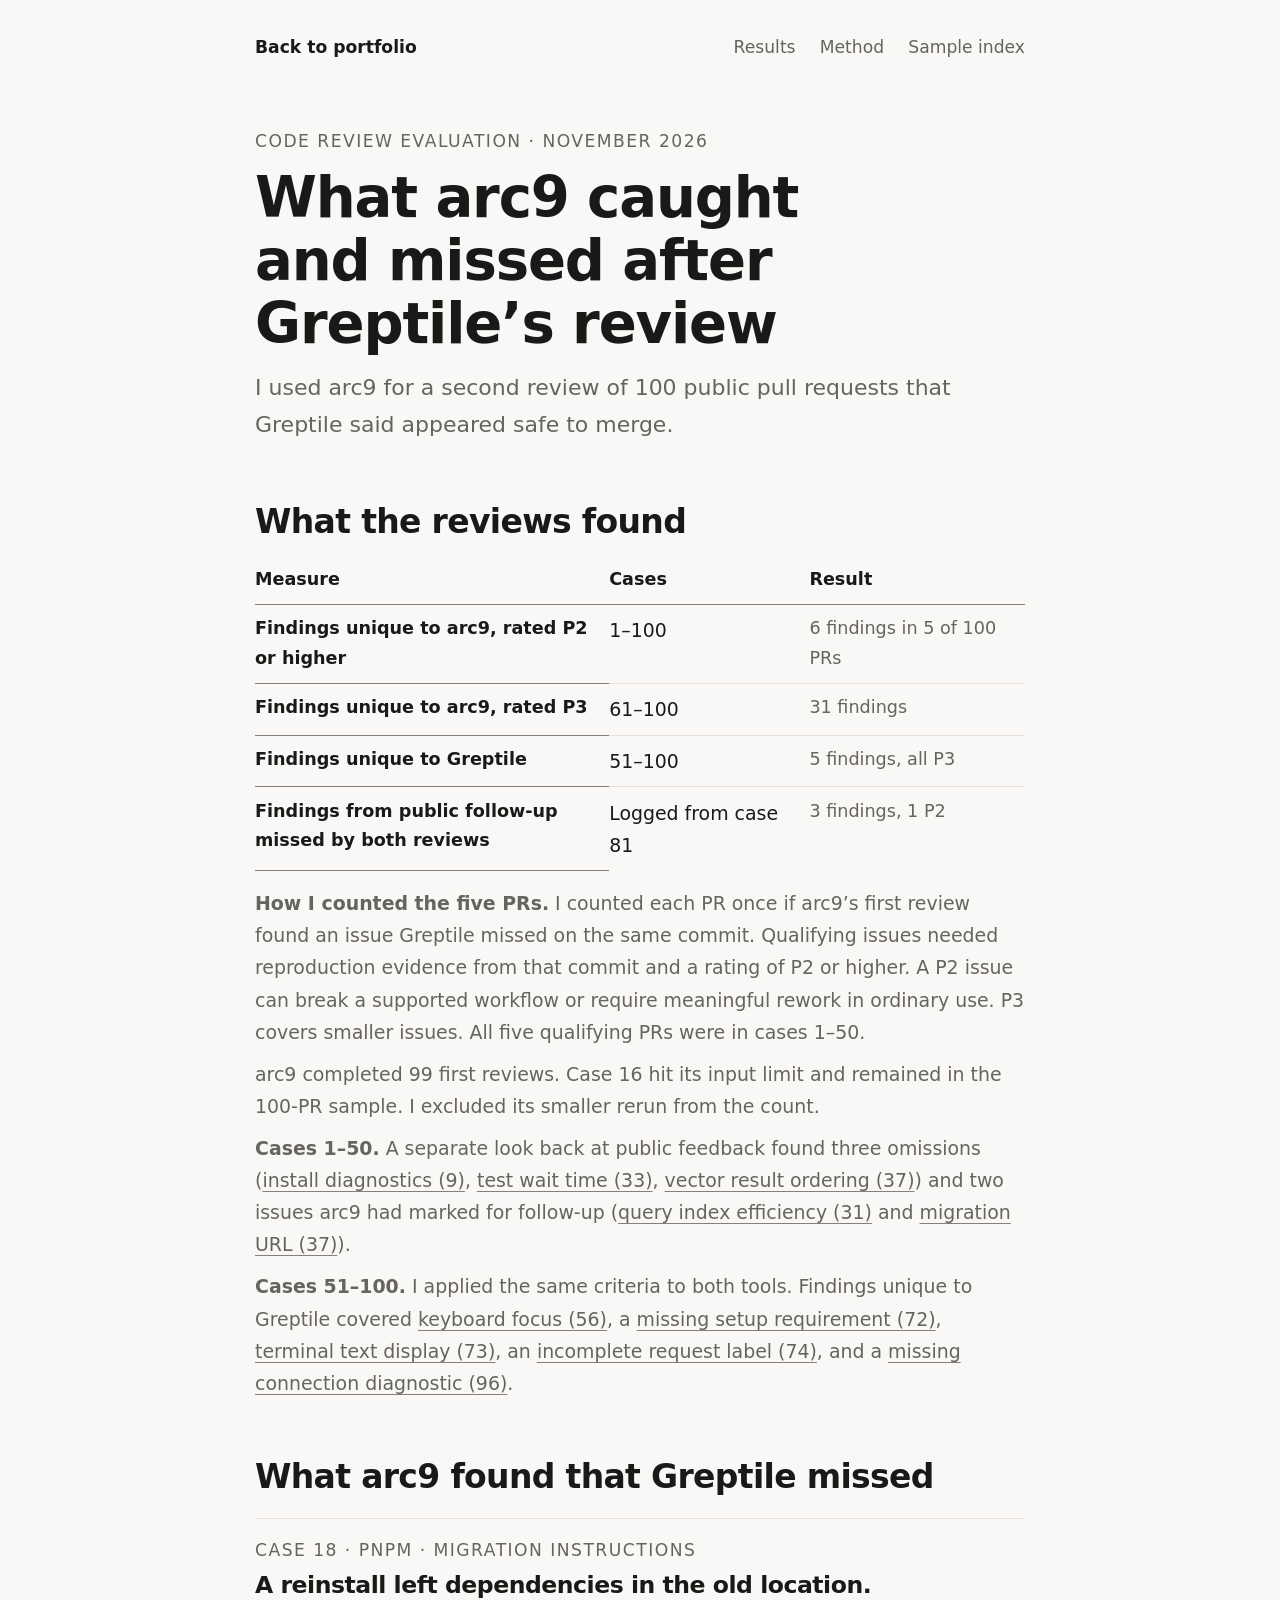
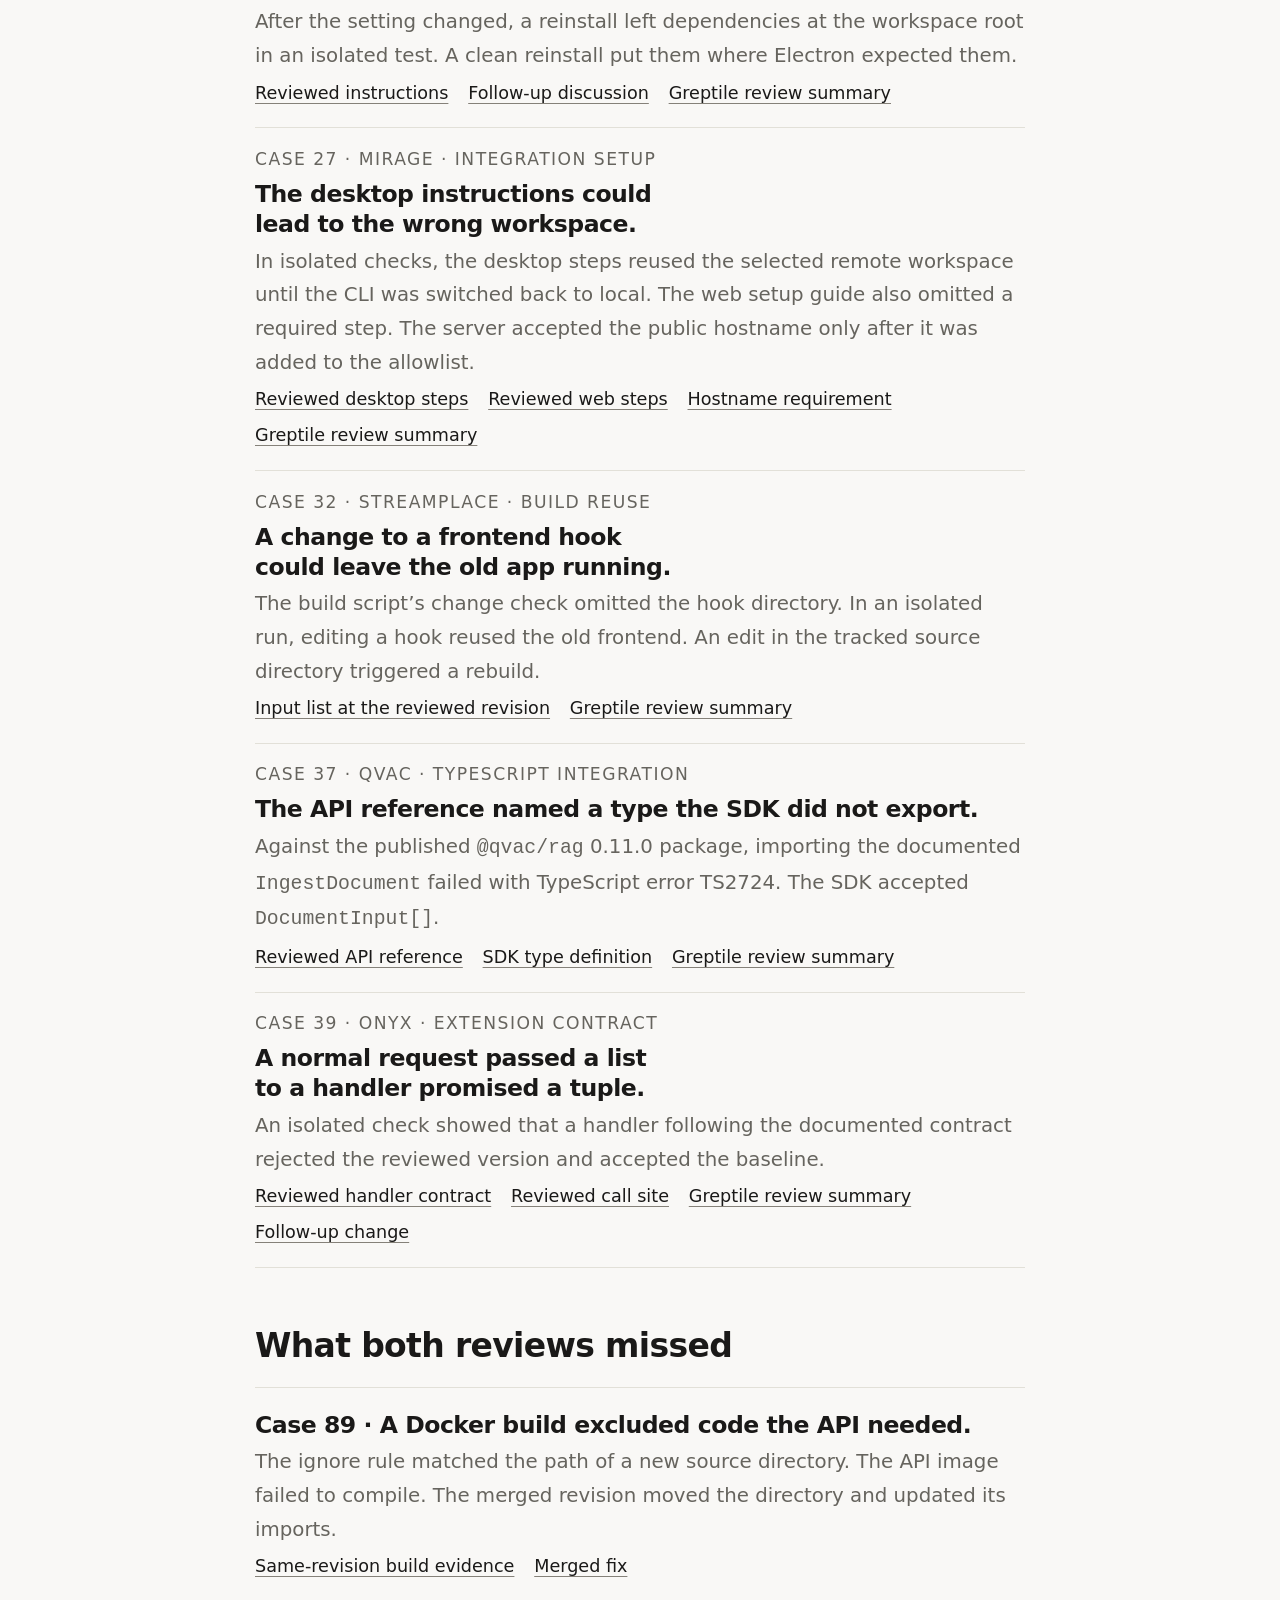
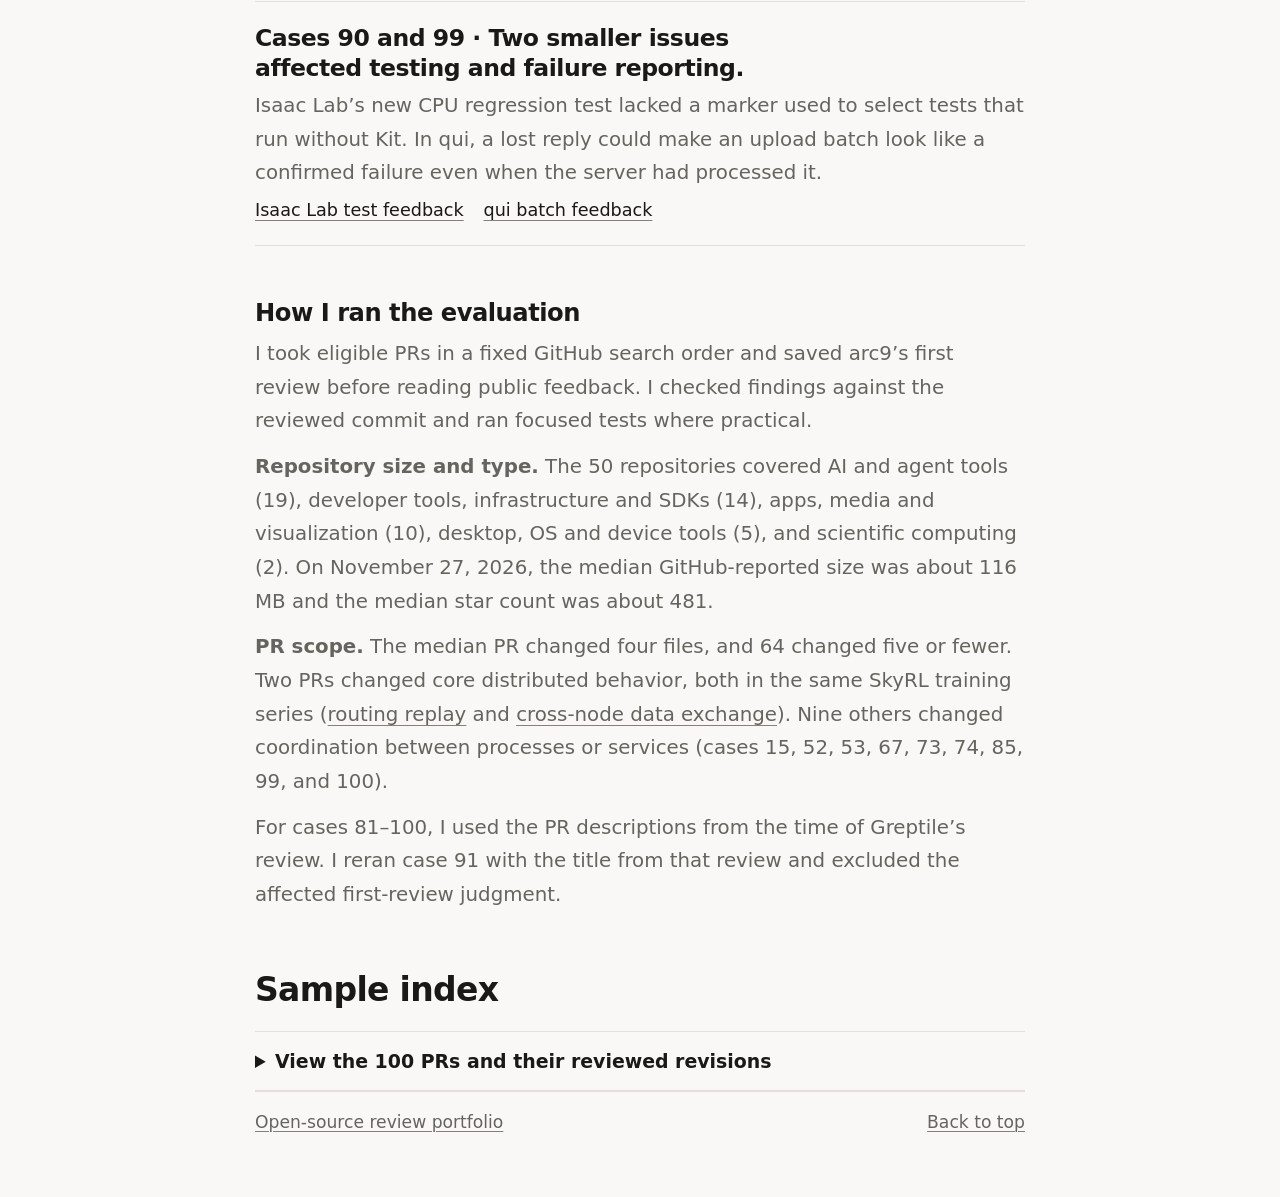
==== commit 782dfd29: "Clarify what the arc9 evaluation measures" ====
--- a/arc9-benchmark/index.html
+++ b/arc9-benchmark/index.html
@@ -7,8 +7,8 @@
 <meta name="robots" content="noindex, follow">
 <meta name="theme-color" content="#f9f8f6" media="(prefers-color-scheme: light)">
 <meta name="theme-color" content="#161616" media="(prefers-color-scheme: dark)">
-<meta name="description" content="An evaluation of arc9 as a second review on 100 public pull requests with a favorable Greptile review. Includes findings from both tools and links to the reviewed revisions.">
-<title>arc9 as a Second Code Review | shihchengwei-lab</title>
+<meta name="description" content="What arc9 caught and missed when reviewing 100 public pull requests that Greptile said appeared safe to merge.">
+<title>What arc9 Caught and Missed After Greptile | shihchengwei-lab</title>
 <link rel="stylesheet" href="../site.css">
 </head>
 <body class="benchmark">
@@ -16,12 +16,12 @@
 <header id="top" tabindex="-1">
   <div class="wrap">
     <div class="topbar">
-      <a class="handle" href="../">shihchengwei-lab</a>
+      <a class="handle" href="../">Back to portfolio</a>
       <nav aria-label="Page navigation"><a href="#results">Results</a><a href="#method">Method</a><a href="#samples">Sample index</a></nav>
     </div>
     <p class="eyebrow">Code review evaluation · November 2026</p>
-    <h1>arc9 found issues worth fixing in 5 of 100 PRs</h1>
-    <p class="intro">I used arc9 for a second review of public pull requests that Greptile said appeared safe to merge.</p>
+    <h1>What arc9 caught and missed after Greptile’s review</h1>
+    <p class="intro">I used arc9 for a second review of 100 public pull requests that Greptile said appeared safe to merge.</p>
   </div>
 </header>
 <main class="wrap" id="main" tabindex="-1">
@@ -30,21 +30,21 @@
     <table class="results" aria-labelledby="results-title">
       <thead><tr><th scope="col">Measure</th><th scope="col">Cases</th><th scope="col">Result</th></tr></thead>
       <tbody>
-        <tr><th scope="row">Findings unique to arc9, rated P2 or higher</th><td>1–100</td><td>6 findings</td></tr>
+        <tr><th scope="row">Findings unique to arc9, rated P2 or higher</th><td>1–100</td><td>6 findings in 5 of 100 PRs</td></tr>
         <tr><th scope="row">Findings unique to arc9, rated P3</th><td>61–100</td><td>31 findings</td></tr>
         <tr><th scope="row">Findings unique to Greptile</th><td>51–100</td><td>5 findings, all P3</td></tr>
         <tr><th scope="row">Findings from public follow-up missed by both reviews</th><td>Logged from case 81</td><td>3 findings, 1 P2</td></tr>
       </tbody>
     </table>
     <div class="result-notes">
-      <p><strong>How the score was counted.</strong> I counted each PR once if arc9’s first review found an issue Greptile missed on the same commit. Qualifying issues needed reproduction evidence from that commit and a rating of P2 or higher. A P2 issue can break a supported workflow or require meaningful rework in ordinary use. P3 covers smaller issues. All five qualifying PRs were in cases 1–50.</p>
-      <p>arc9 completed 99 first reviews. Case 16 hit its input limit and stayed in the denominator of 100. Its smaller rerun was outside the score.</p>
+      <p><strong>How I counted the five PRs.</strong> I counted each PR once if arc9’s first review found an issue Greptile missed on the same commit. Qualifying issues needed reproduction evidence from that commit and a rating of P2 or higher. A P2 issue can break a supported workflow or require meaningful rework in ordinary use. P3 covers smaller issues. All five qualifying PRs were in cases 1–50.</p>
+      <p>arc9 completed 99 first reviews. Case 16 hit its input limit and remained in the 100-PR sample. I excluded its smaller rerun from the count.</p>
       <p><strong>Cases 1–50.</strong> A separate look back at public feedback found three omissions (<a href="https://github.com/omacom/omarchy-iso/pull/530#discussion_r4702594980">install diagnostics (9)</a>, <a href="https://github.com/omacom/omarchy-pkgs/pull/3583#discussion_r4702446692">test wait time (33)</a>, <a href="https://github.com/tetherto/qvac/pull/5987#discussion_r4702441621">vector result ordering (37)</a>) and two issues arc9 had marked for follow-up (<a href="https://github.com/AgentWorkforce/relayhistory/pull/602#discussion_r4702541493">query index efficiency (31)</a> and <a href="https://github.com/tetherto/qvac/pull/5987#discussion_r4702441608">migration URL (37)</a>).</p>
       <p><strong>Cases 51–100.</strong> I applied the same criteria to both tools. Findings unique to Greptile covered <a href="https://github.com/WenyuChiou/agent-board/pull/1875#discussion_r4702369571">keyboard focus (56)</a>, a <a href="https://github.com/metalbear-co/mirrord/pull/5342#discussion_r4702352943">missing setup requirement (72)</a>, <a href="https://github.com/metalbear-co/mirrord/blob/2293c687cfedd893c637a4ce72aed4487826bda5/mirrord/cli/src/replay.rs#L280">terminal text display (73)</a>, an <a href="https://github.com/metalbear-co/mirrord/pull/5339#discussion_r4702365889">incomplete request label (74)</a>, and a <a href="https://github.com/sheprd-labs/sheprd/pull/1664#discussion_r4702263941">missing connection diagnostic (96)</a>.</p>
     </div>
   </section>
   <section class="section" aria-labelledby="cases-title">
-    <h2 id="cases-title">Issues to fix before delivery</h2>
+    <h2 id="cases-title">What arc9 found that Greptile missed</h2>
     <div class="cases">
       <article class="case">
         <p class="eyebrow">Case 18 · pnpm · Migration instructions</p>
